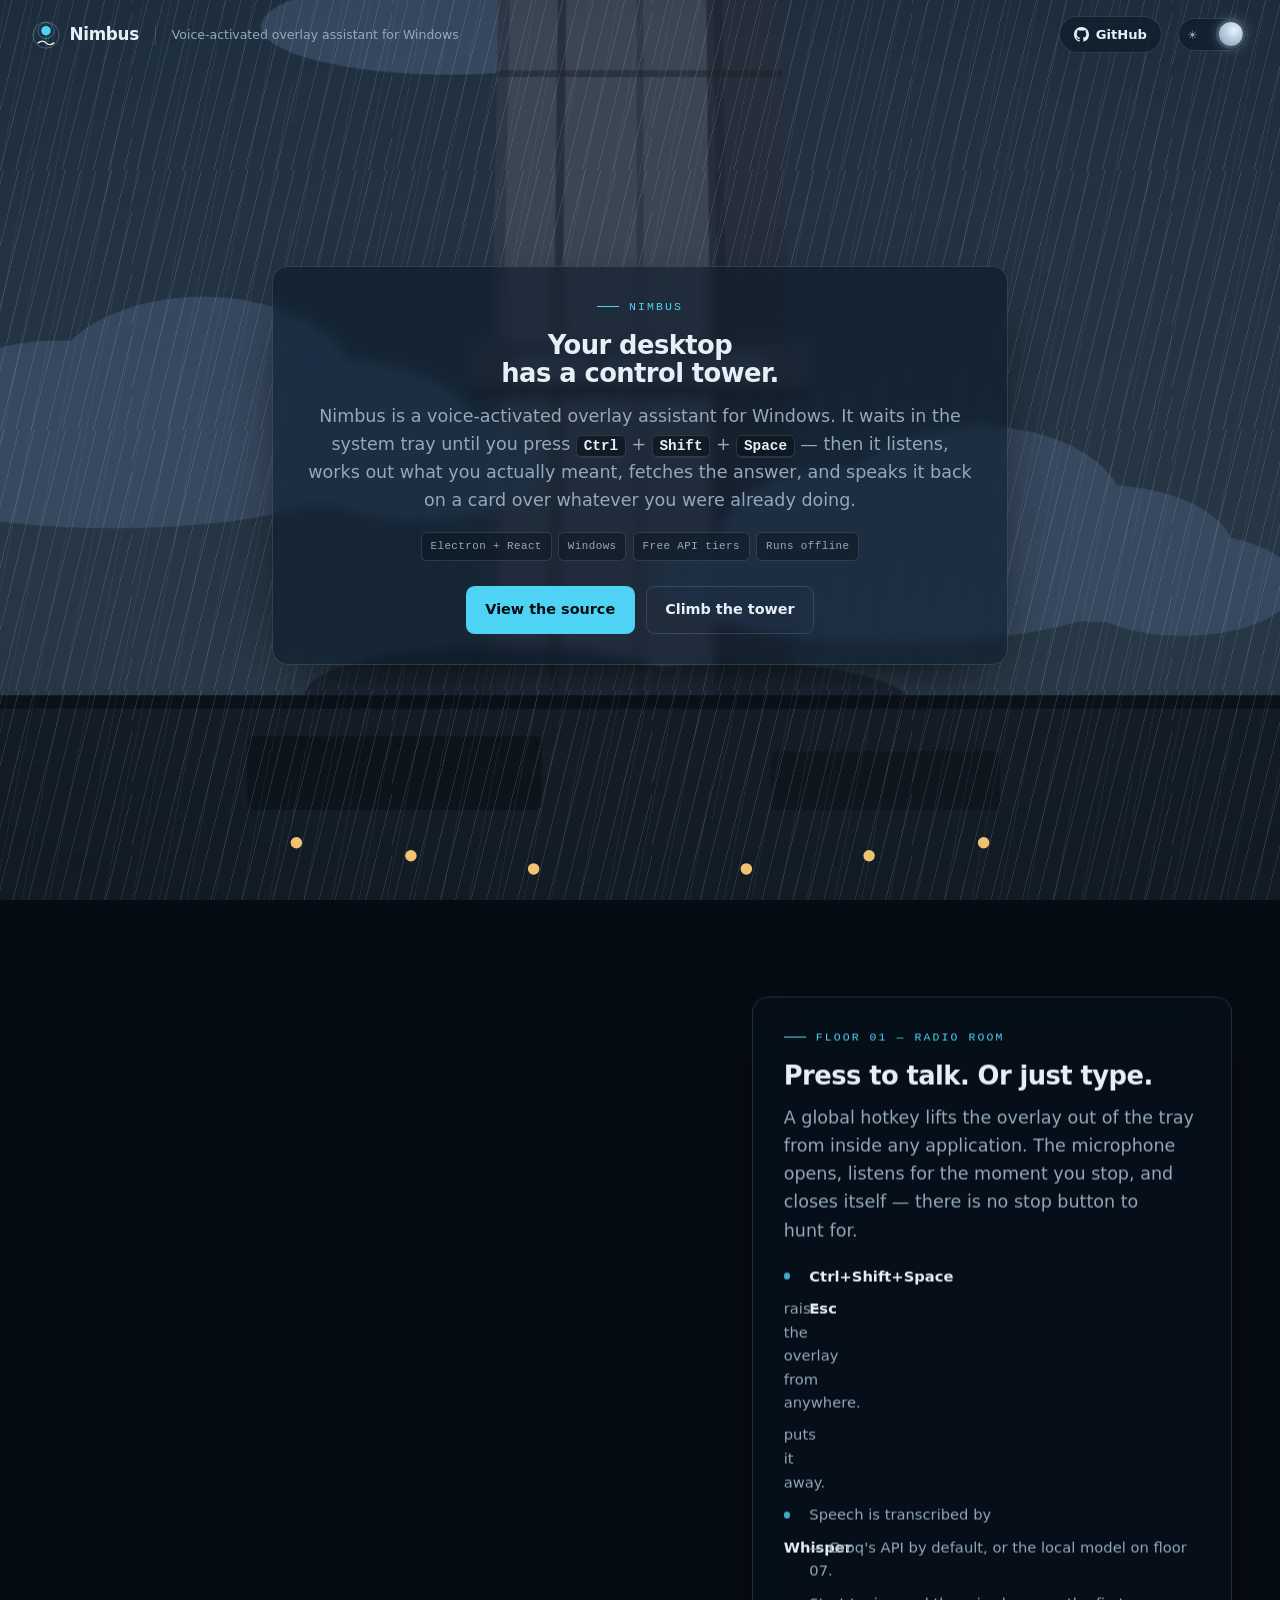
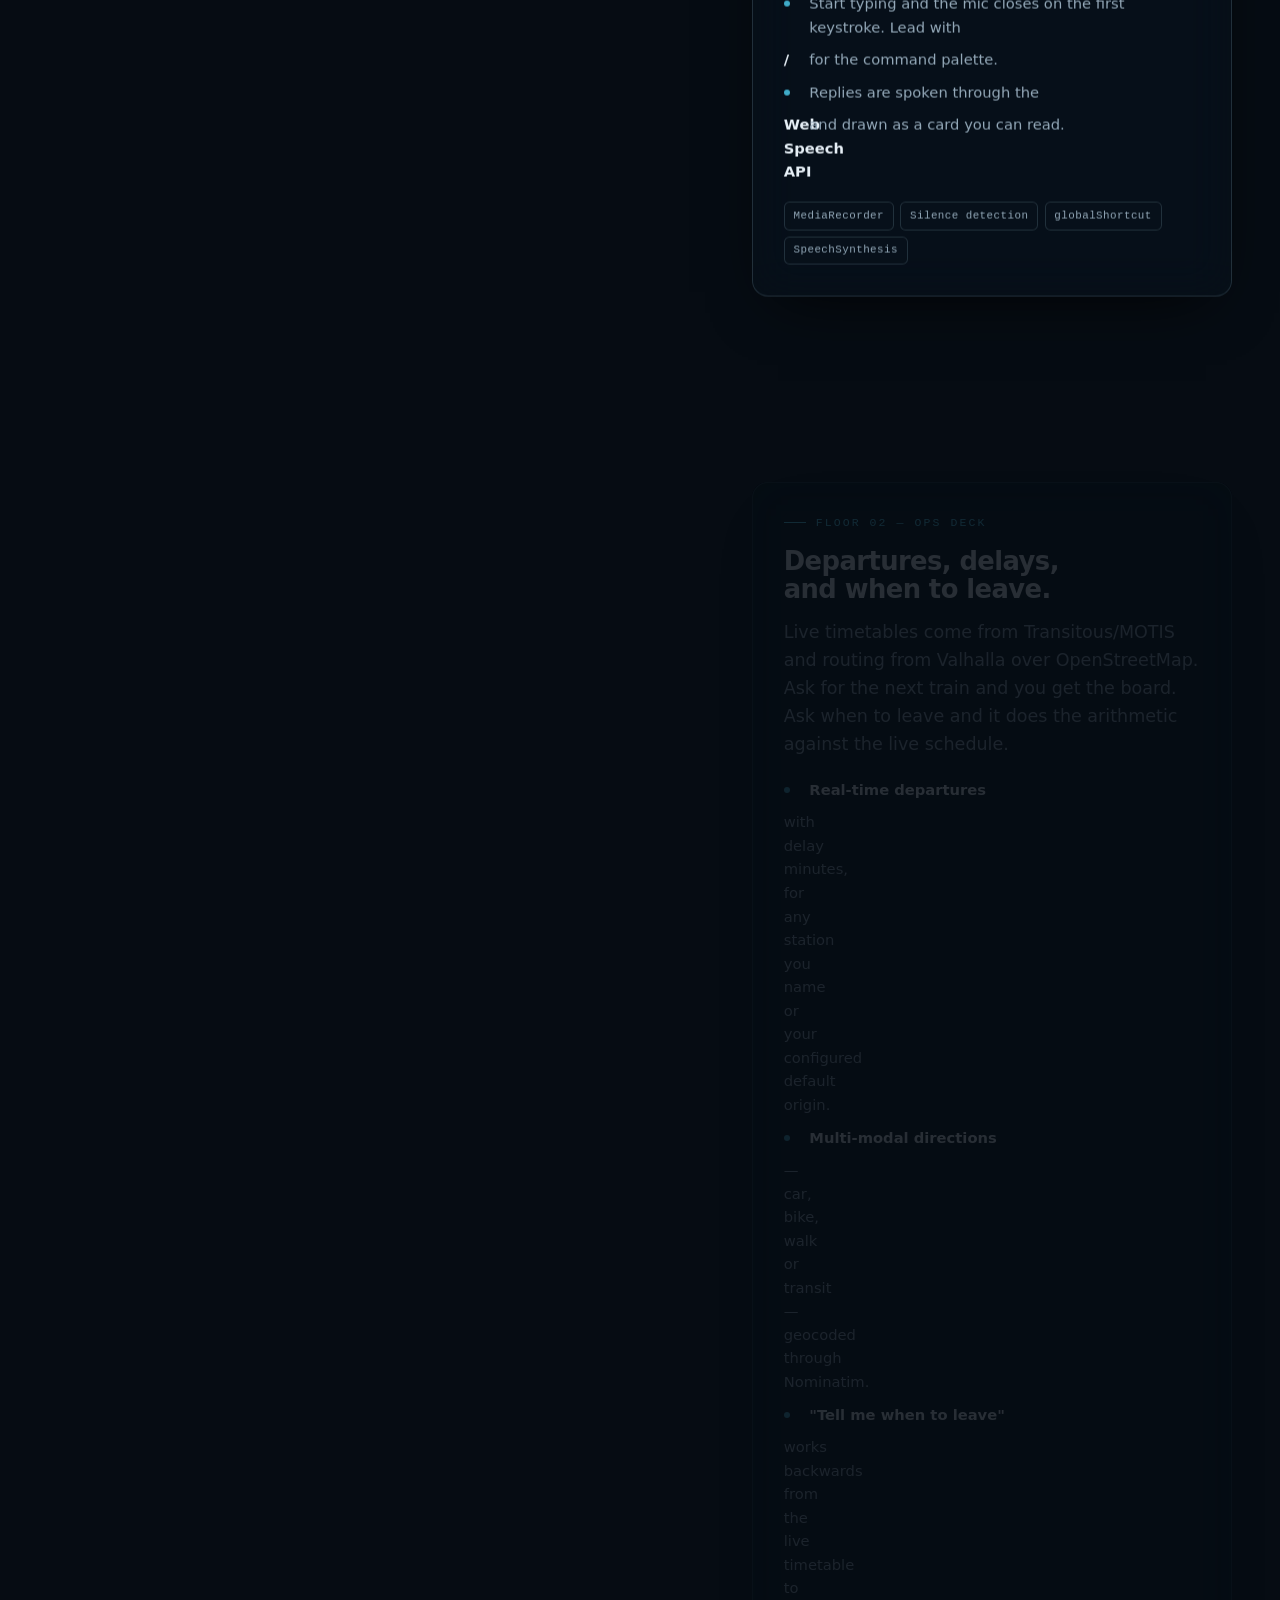
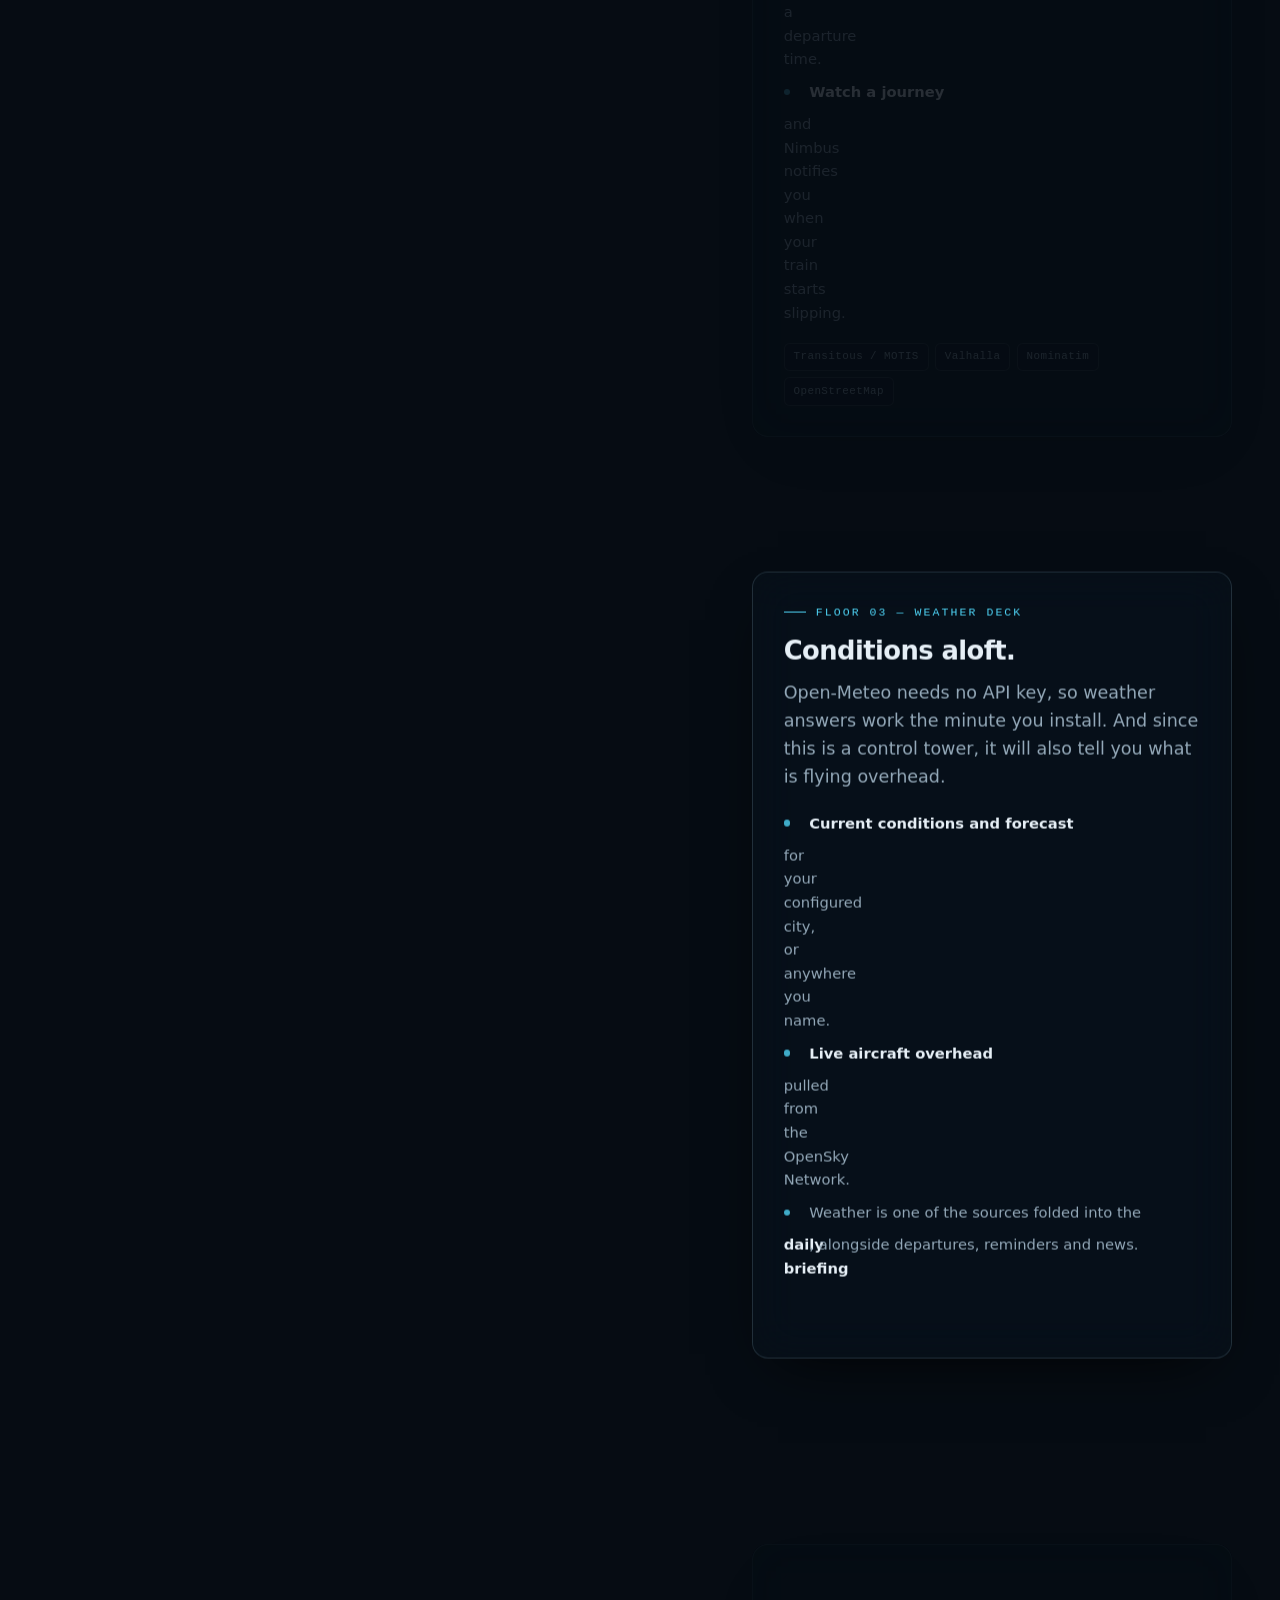
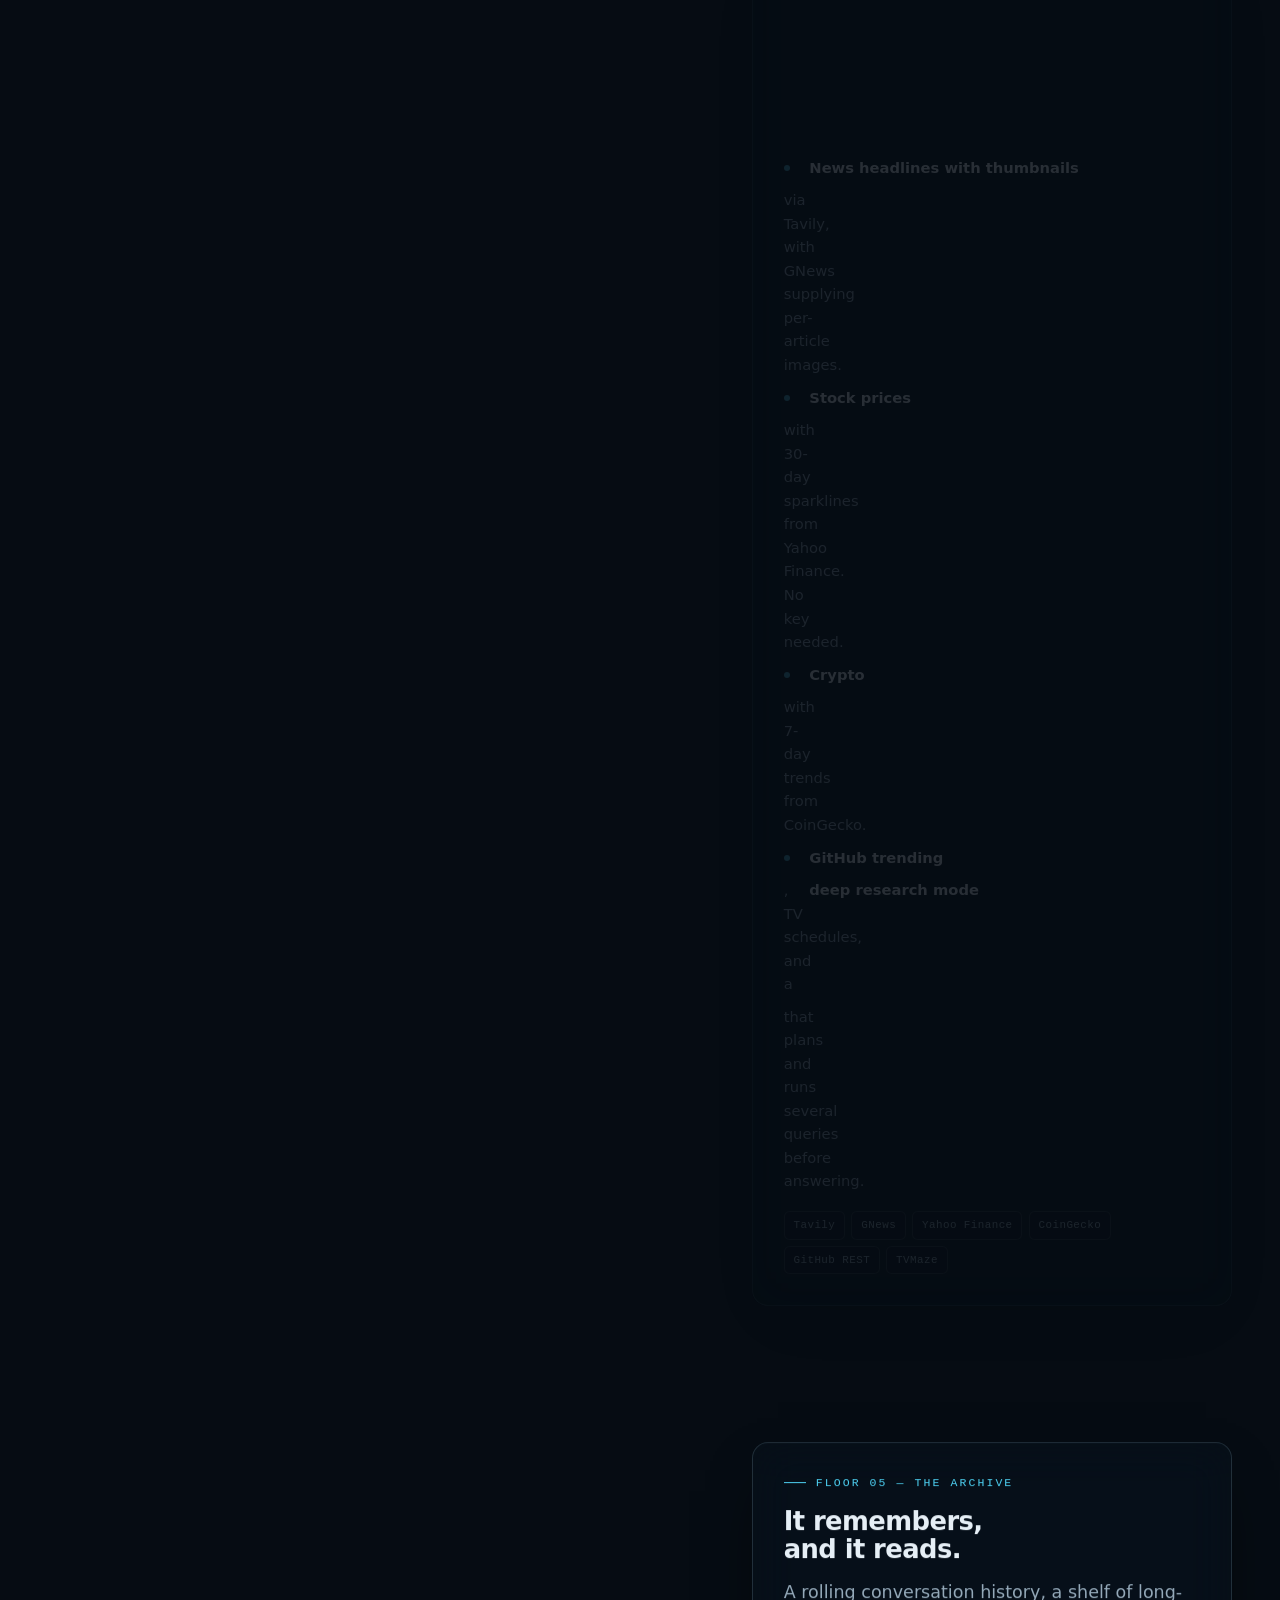
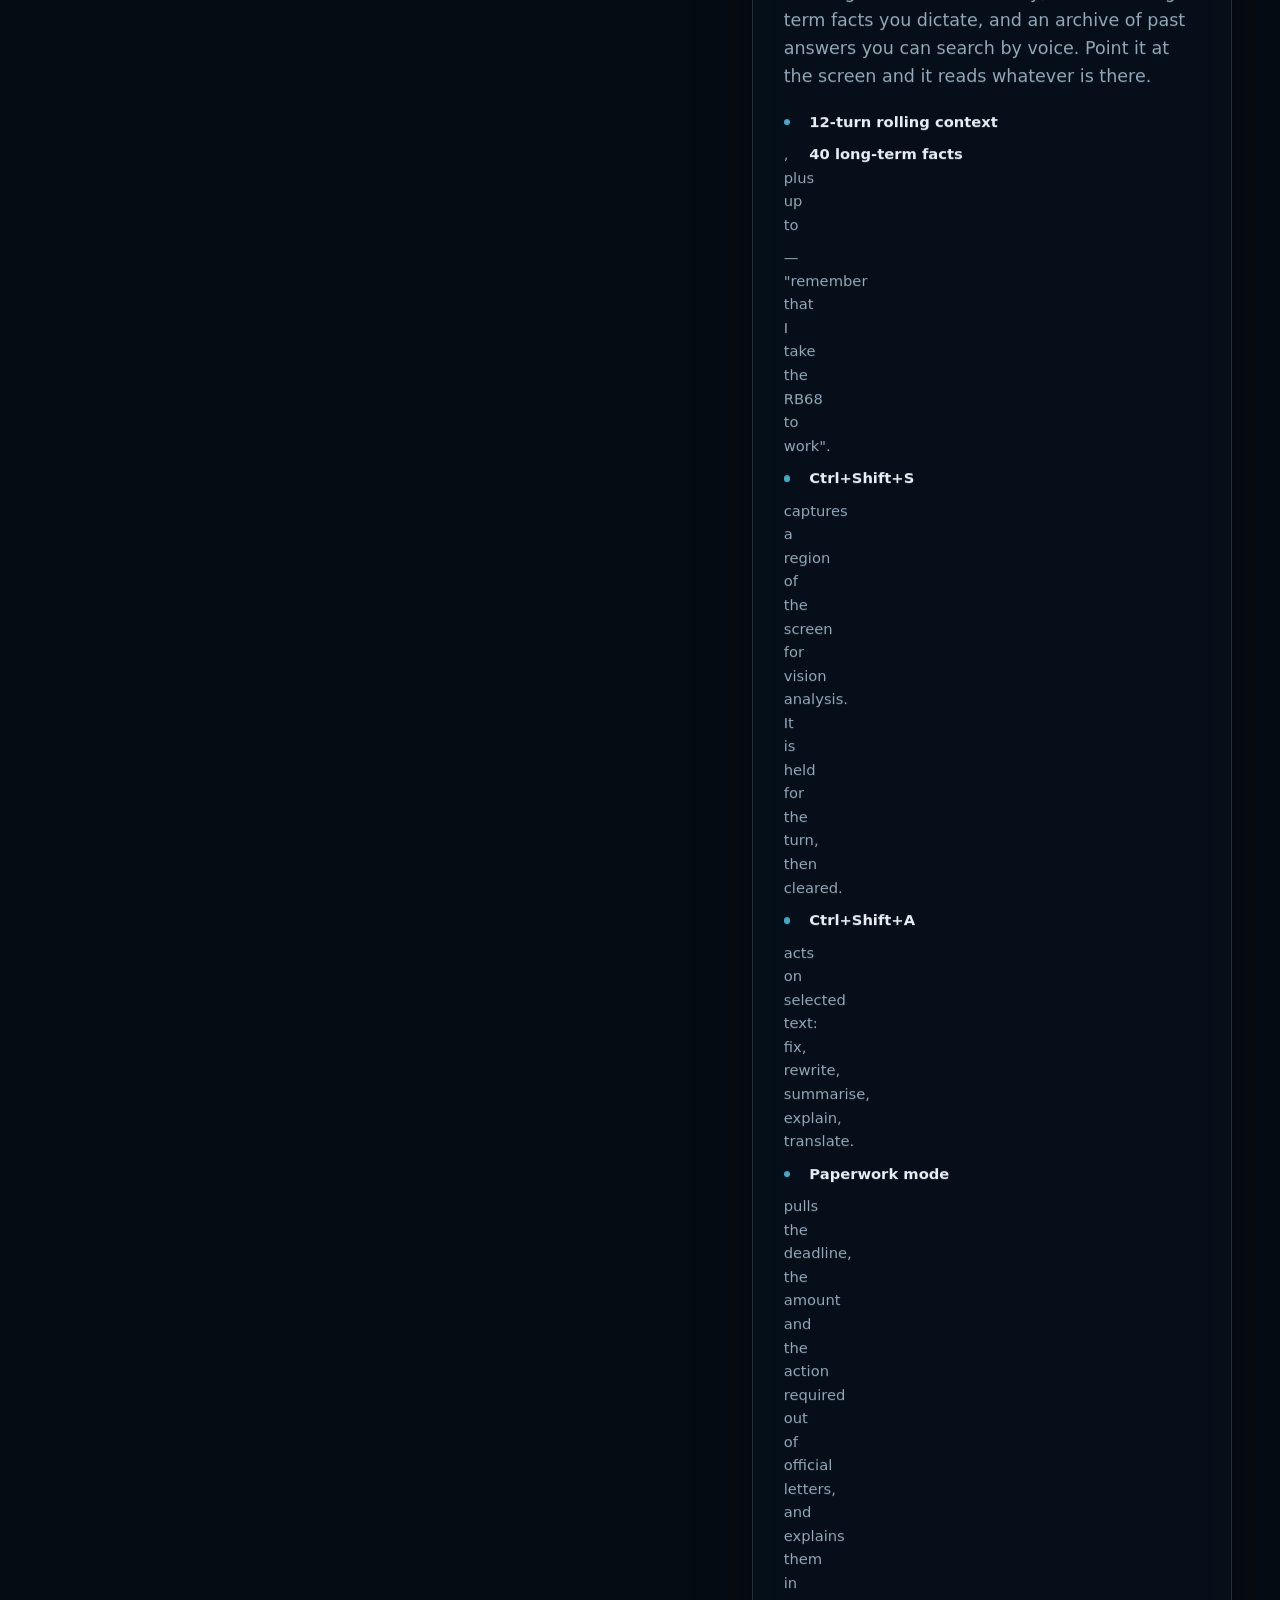
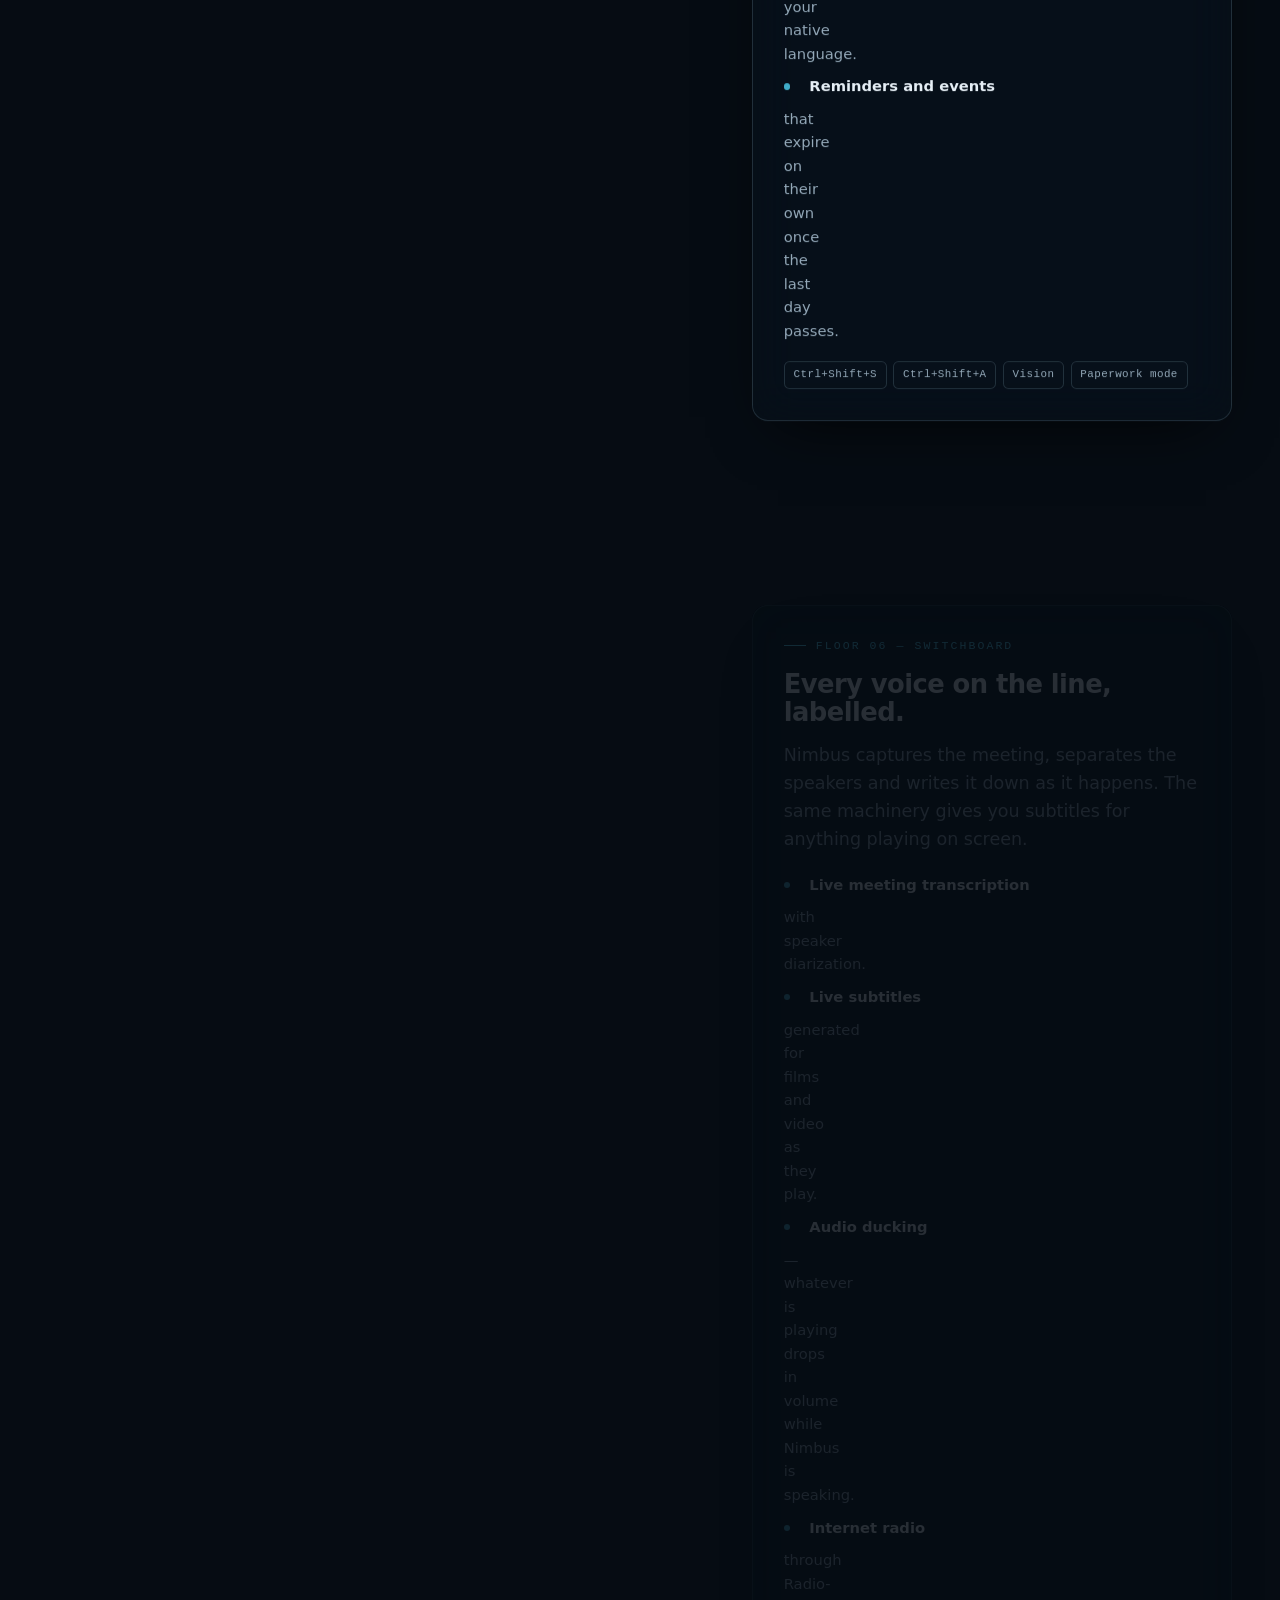
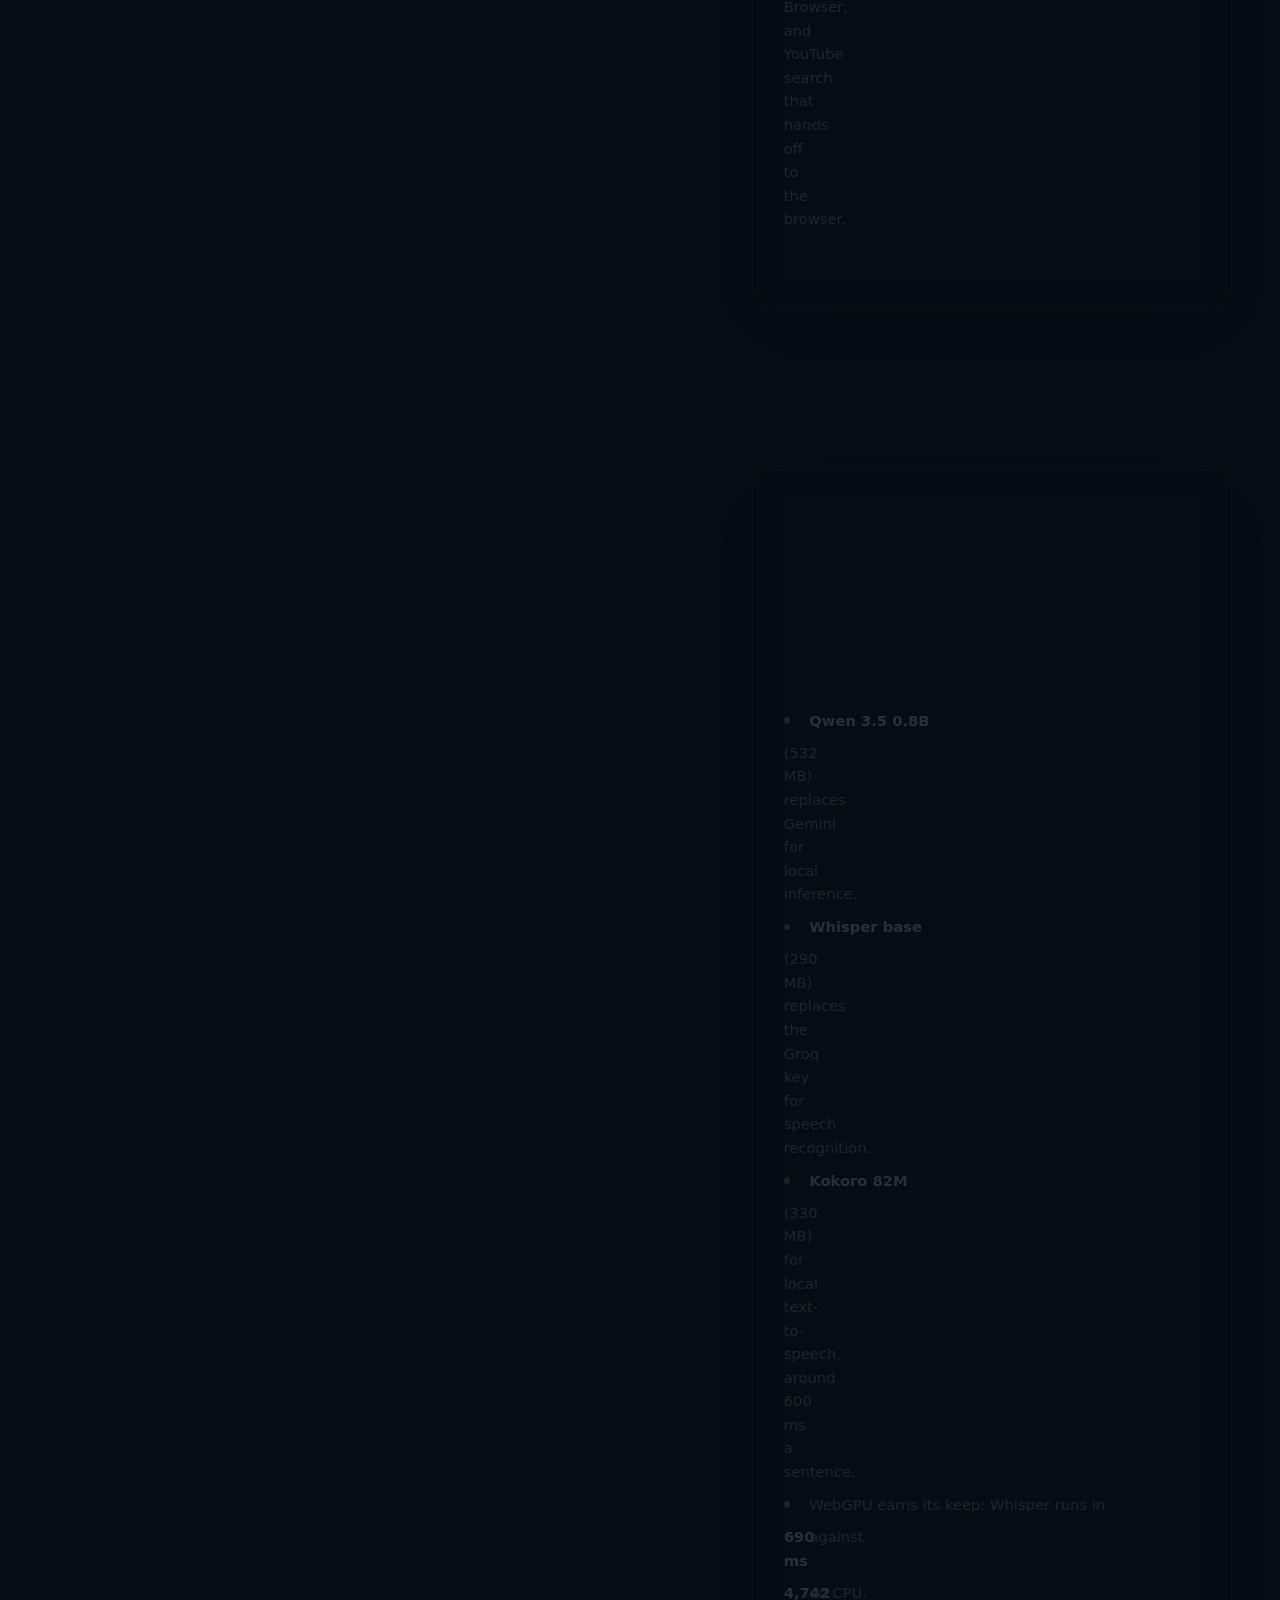
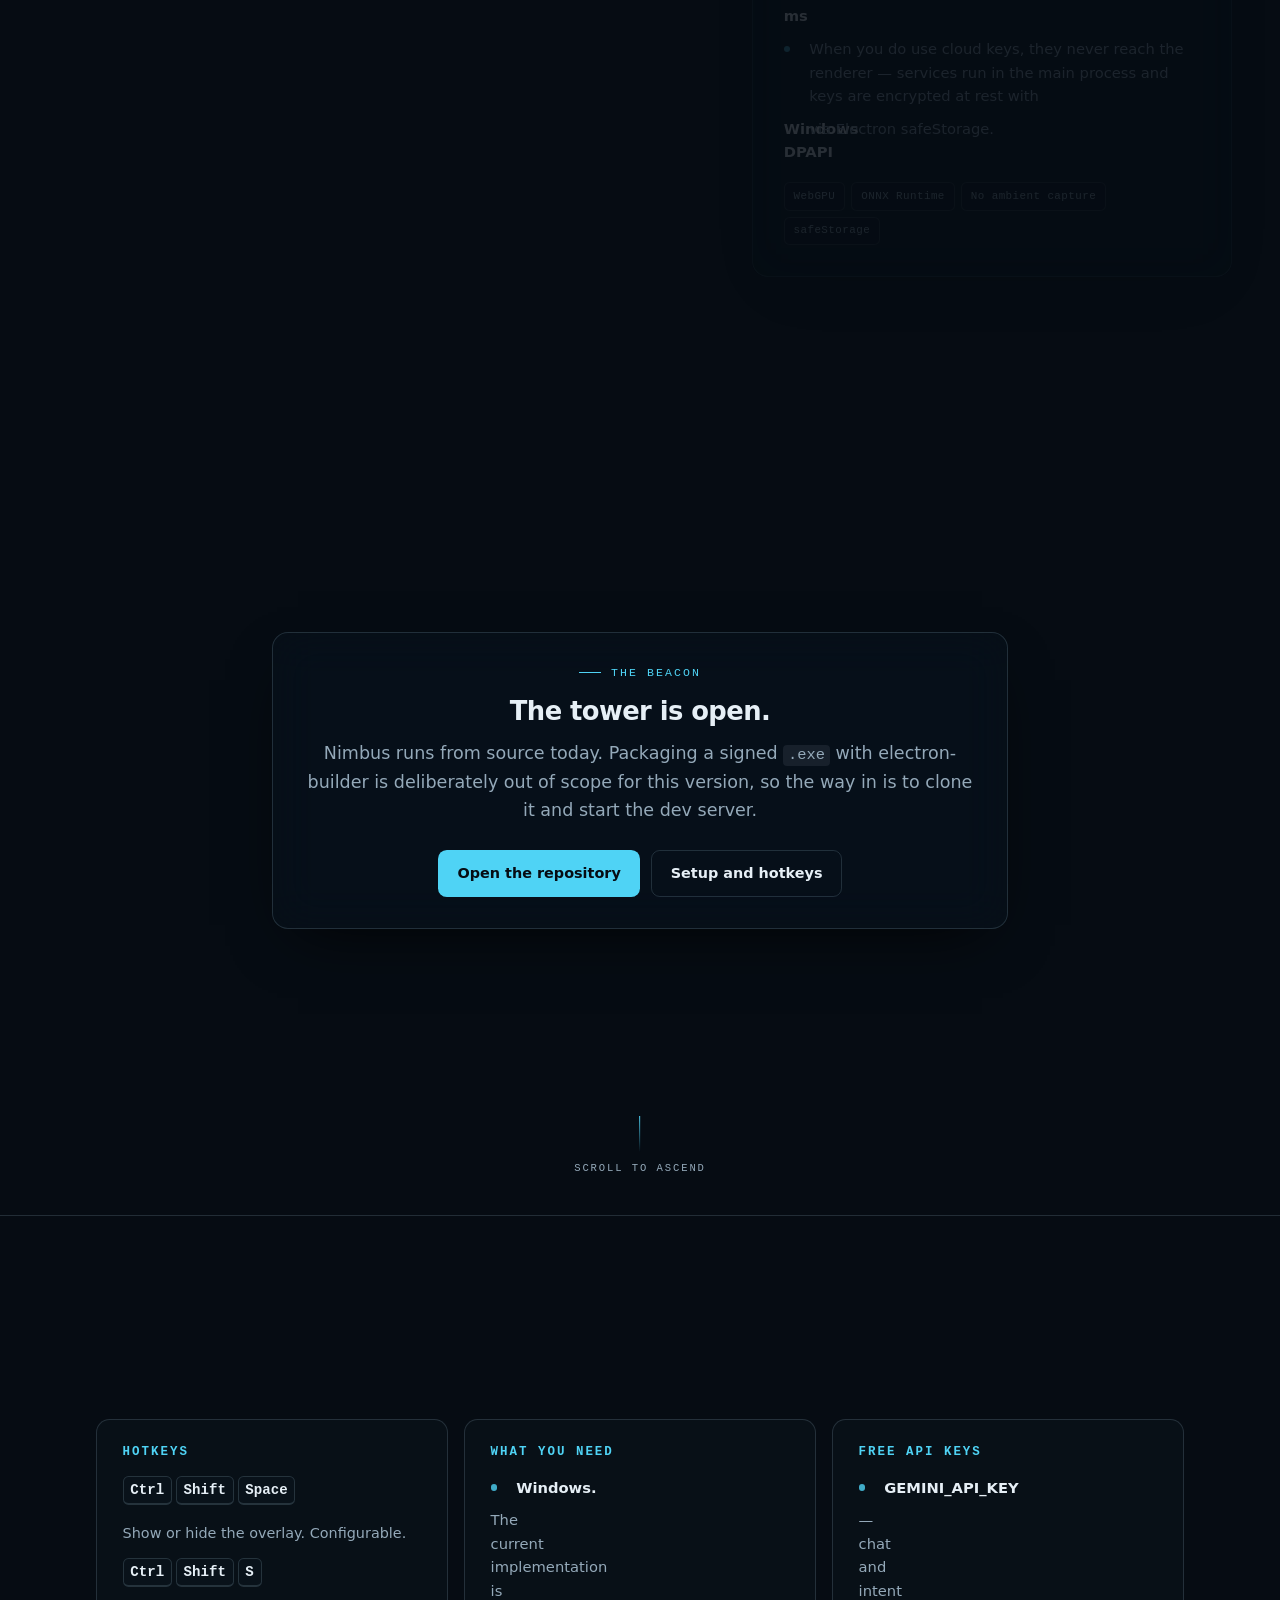
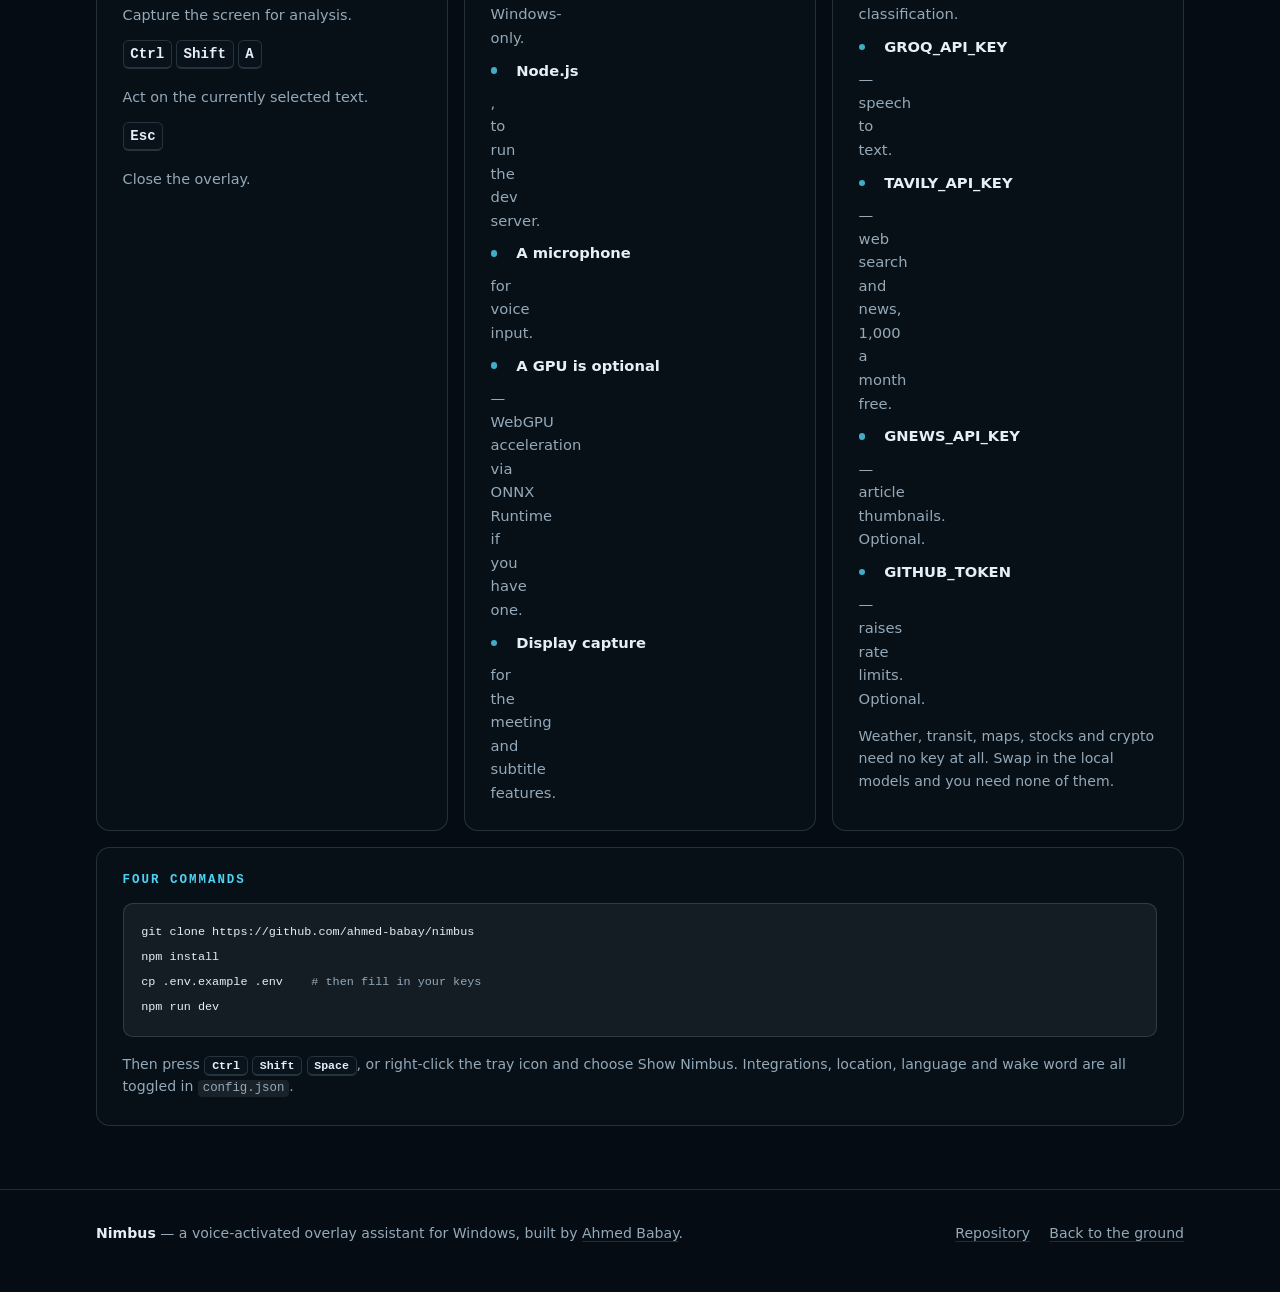
==== _shot.html @ 12f3d55f "Fix sticky clipping and derive camera from measured beats" ====
<!doctype html>
<html lang="en" data-sky="day">
<head>
<meta charset="utf-8">
<meta name="viewport" content="width=device-width, initial-scale=1, viewport-fit=cover">
<title>Nimbus — a control tower for your desktop</title>
<meta name="description" content="Nimbus is a voice-activated overlay assistant for Windows. Press Ctrl+Shift+Space and it listens, works out what you meant, and answers over whatever you were doing.">
<meta name="color-scheme" content="light dark">
<meta name="theme-color" content="#0b1622">

<meta property="og:type" content="website">
<meta property="og:title" content="Nimbus — a control tower for your desktop">
<meta property="og:description" content="A voice-activated overlay assistant for Windows. Weather, transit, news, meeting transcription and local models, one hotkey away.">

<link rel="icon" href="assets/favicon.svg" type="image/svg+xml">
<link rel="stylesheet" href="assets/css/core.css">
<link rel="stylesheet" href="assets/css/scene.css">
<link rel="stylesheet" href="assets/css/rooms.css">

<script>
  /* Set before first paint: arms the reveal states and picks a sky.
     Stored choice wins, else the OS preference, else the clock. */
  (function () {
    var d = document.documentElement;
    d.classList.add('js');
    var saved = null;
    if (/[?&]sky=night/.test(location.search)) saved = 'night';
    else if (/[?&]sky=day/.test(location.search)) saved = 'day';
    if (!saved) { try { saved = localStorage.getItem('nimbus-sky'); } catch (e) {} }
    if (saved !== 'day' && saved !== 'night') {
      var h = new Date().getHours();
      var dark = window.matchMedia && window.matchMedia('(prefers-color-scheme: dark)').matches;
      saved = (dark || h < 7 || h >= 19) ? 'night' : 'day';
    }
    d.setAttribute('data-sky', saved);
  })();
</script>
</head>
<body id="top">

<a class="skip" href="#main">Skip to content</a>

<header class="topbar">
  <a class="brand" href="#top">
    <svg class="brand__mark" viewBox="0 0 32 32" aria-hidden="true">
      <circle cx="16" cy="16" r="15" fill="none" stroke="currentColor" stroke-opacity=".28"/>
      <path d="M16 4 L16 28" stroke="currentColor" stroke-opacity=".28"/>
      <circle cx="16" cy="11" r="5.4" fill="var(--accent)"/>
      <circle cx="16" cy="11" r="9.2" fill="none" stroke="var(--accent)" stroke-opacity=".45"/>
      <path d="M7 25 Q12 21 16 25 T25 25" fill="none" stroke="currentColor" stroke-width="1.6" stroke-linecap="round"/>
    </svg>
    Nimbus
  </a>
  <p class="brand__tag">Voice-activated overlay assistant for Windows</p>

  <div class="topbar__spacer"></div>

  <a class="ghlink" href="https://github.com/ahmed-babay/nimbus" target="_blank" rel="noopener">
    <svg width="15" height="15" viewBox="0 0 16 16" fill="currentColor" aria-hidden="true">
      <path d="M8 0C3.58 0 0 3.58 0 8c0 3.54 2.29 6.53 5.47 7.59.4.07.55-.17.55-.38 0-.19-.01-.82-.01-1.49-2.01.37-2.53-.49-2.69-.94-.09-.23-.48-.94-.82-1.13-.28-.15-.68-.52-.01-.53.63-.01 1.08.58 1.23.82.72 1.21 1.87.87 2.33.66.07-.52.28-.87.51-1.07-1.78-.2-3.64-.89-3.64-3.95 0-.87.31-1.59.82-2.15-.08-.2-.36-1.02.08-2.12 0 0 .67-.21 2.2.82a7.4 7.4 0 0 1 2-.27c.68 0 1.36.09 2 .27 1.53-1.04 2.2-.82 2.2-.82.44 1.1.16 1.92.08 2.12.51.56.82 1.27.82 2.15 0 3.07-1.87 3.75-3.65 3.95.29.25.54.73.54 1.48 0 1.07-.01 1.93-.01 2.2 0 .21.15.46.55.38A8.01 8.01 0 0 0 16 8c0-4.42-3.58-8-8-8Z"/>
    </svg>
    <span>GitHub</span>
  </a>

  <button class="skytoggle" id="skyToggle" type="button" aria-pressed="false">
    <span class="vh">Switch between clear sky and storm</span>
    <span class="skytoggle__icons" aria-hidden="true"><span>☀</span><span>☾</span></span>
    <span class="skytoggle__knob" aria-hidden="true"></span>
  </button>
</header>

<nav class="rail" id="rail" aria-label="Tower floors">
  <ol>
    <li><a href="#beat-radio"><span class="rail__no">01</span><span class="rail__name">Radio room</span></a></li>
    <li><a href="#beat-ops"><span class="rail__no">02</span><span class="rail__name">Ops deck</span></a></li>
    <li><a href="#beat-weather"><span class="rail__no">03</span><span class="rail__name">Weather deck</span></a></li>
    <li><a href="#beat-wire"><span class="rail__no">04</span><span class="rail__name">Wire room</span></a></li>
    <li><a href="#beat-archive"><span class="rail__no">05</span><span class="rail__name">Archive</span></a></li>
    <li><a href="#beat-switchboard"><span class="rail__no">06</span><span class="rail__name">Switchboard</span></a></li>
    <li><a href="#beat-signal"><span class="rail__no">07</span><span class="rail__name">Signal room</span></a></li>
  </ol>
</nav>

<div class="altimeter" id="altimeter" aria-hidden="true">
  <div class="altimeter__read">
    <div class="altimeter__label">ALT</div>
    <div><span class="altimeter__val" id="altVal">000</span> m</div>
  </div>
  <div class="altimeter__tube"><i id="altBar"></i></div>
</div>

<main id="main">
<div class="ascent" id="ascent">

  <!-- ============================================================
       THE PINNED STAGE
       ============================================================ -->
  <div class="ascent__stage" id="stage">

    <!-- The camera. Scroll interpolates this viewBox; that is the
         entire camera move. No video, no frame sequence. -->
    <svg id="camera" viewBox="-246 5250 1692 1100" preserveAspectRatio="xMidYMid slice" aria-hidden="true">
      <defs>
        <linearGradient id="skyGrad" gradientUnits="userSpaceOnUse" x1="0" y1="0" x2="0" y2="6400">
          <stop offset="0"   class="s0"/>
          <stop offset=".34" class="s1"/>
          <stop offset=".72" class="s2"/>
          <stop offset="1"   class="s3"/>
        </linearGradient>

        <radialGradient id="halo">
          <stop offset="0"   class="g-core"/>
          <stop offset=".22" class="g-mid" stop-opacity=".75"/>
          <stop offset="1"   class="g-out"/>
        </radialGradient>

        <symbol id="clA" viewBox="0 0 400 140">
          <ellipse cx="150" cy="100" rx="140" ry="36"/>
          <ellipse cx="118" cy="76"  rx="72"  ry="42"/>
          <ellipse cx="198" cy="60"  rx="84"  ry="50"/>
          <ellipse cx="268" cy="84"  rx="78"  ry="40"/>
          <ellipse cx="316" cy="102" rx="66"  ry="30"/>
        </symbol>

        <symbol id="clB" viewBox="0 0 400 90">
          <ellipse cx="200" cy="60" rx="196" ry="18"/>
          <ellipse cx="140" cy="44" rx="96"  ry="24"/>
          <ellipse cx="256" cy="48" rx="84"  ry="20"/>
        </symbol>

        <symbol id="clS" viewBox="0 0 460 200">
          <ellipse cx="230" cy="150" rx="224" ry="46"/>
          <ellipse cx="150" cy="108" rx="110" ry="58"/>
          <ellipse cx="272" cy="86"  rx="126" ry="66"/>
          <ellipse cx="352" cy="120" rx="98"  ry="48"/>
          <rect x="60" y="146" width="340" height="50" rx="24"/>
        </symbol>
      </defs>

      <!-- sky: one gradient across the whole 6400-unit world, so the
           colour genuinely changes with altitude as the camera climbs -->
      <rect x="-900" y="-500" width="3000" height="7400" fill="url(#skyGrad)"/>

      <!-- ---------------- clouds behind the tower ---------------- -->
      <g class="band" data-par=".62">
        <g class="drift drift--slow">
          <use href="#clB" class="cloud-b" x="-120" y="760"  width="700" height="158"/>
          <use href="#clB" class="cloud-b" x="700"  y="980"  width="620" height="140"/>
          <use href="#clA" class="cloud-a" x="220"  y="1180" width="520" height="182"/>
        </g>
      </g>

      <g class="band" data-par=".48">
        <g class="drift">
          <use href="#clA" class="cloud-a" x="-200" y="2160" width="640" height="224"/>
          <use href="#clS" class="storm"   x="520"  y="1980" width="760" height="330"/>
          <use href="#clB" class="cloud-b" x="180"  y="2560" width="820" height="185"/>
        </g>
      </g>

      <g class="band" data-par=".34">
        <g class="drift drift--fast">
          <use href="#clS" class="storm"   x="-260" y="3320" width="880" height="383"/>
          <use href="#clA" class="cloud-a" x="640"  y="3520" width="700" height="245"/>
          <use href="#clB" class="cloud-b" x="60"   y="3860" width="900" height="203"/>
        </g>
      </g>

      <g class="band" data-par=".18">
        <g class="drift drift--slow">
          <use href="#clA" class="cloud-a" x="-320" y="4620" width="780" height="273"/>
          <use href="#clS" class="storm"   x="440"  y="4520" width="940" height="409"/>
          <use href="#clA" class="cloud-a" x="120"  y="5000" width="660" height="231"/>
        </g>
      </g>

      <!-- ---------------- the tower ---------------- -->
      <g id="tower">
        <!-- shaft -->
        <path class="t-face" d="M410 6100 L522 560 L678 560 L790 6100 Z"/>
        <path class="t-side" d="M690 6100 L632 560 L678 560 L790 6100 Z"/>
        <path class="t-band" d="M410 6100 L522 560 L534 560 L424 6100 Z"/>

        <!-- ribs -->
        <path class="t-rib" d="M490 6100 L553 560 L563 560 L500 6100 Z" opacity=".55"/>
        <path class="t-rib" d="M700 6100 L637 560 L647 560 L710 6100 Z" opacity=".4"/>
        <path class="t-rib" d="M596 6100 L597 560 L603 560 L604 6100 Z" opacity=".3"/>

        <!-- service bands between floors -->
        <rect class="t-rib" x="425" y="5336" width="349" height="8" opacity=".5"/>
        <rect class="t-rib" x="440" y="4616" width="320" height="8" opacity=".5"/>
        <rect class="t-rib" x="454" y="3896" width="291" height="8" opacity=".5"/>
        <rect class="t-rib" x="469" y="3176" width="262" height="8" opacity=".5"/>
        <rect class="t-rib" x="484" y="2456" width="233" height="8" opacity=".5"/>
        <rect class="t-rib" x="498" y="1736" width="204" height="8" opacity=".5"/>
        <rect class="t-rib" x="513" y="1016" width="175" height="8" opacity=".5"/>

        <!-- floor 01 - radio room -->
        <g>
          <rect class="t-band" x="396" y="5668" width="408" height="64" rx="5"/>
          <rect class="t-edge" x="396" y="5726" width="408" height="7" opacity=".8"/>
          <rect class="win" data-win="radio" x="442" y="5685" width="96" height="30" rx="3"/>
          <rect class="win" data-win="radio" x="552" y="5685" width="96" height="30" rx="3"/>
          <rect class="win" data-win="radio" x="662" y="5685" width="96" height="30" rx="3"/>
        </g>

        <!-- floor 02 - ops deck -->
        <g>
          <rect class="t-band" x="411" y="4948" width="378" height="64" rx="5"/>
          <rect class="t-edge" x="411" y="5006" width="378" height="7" opacity=".8"/>
          <rect class="win" data-win="ops" x="457" y="4965" width="86" height="30" rx="3"/>
          <rect class="win" data-win="ops" x="557" y="4965" width="86" height="30" rx="3"/>
          <rect class="win" data-win="ops" x="657" y="4965" width="86" height="30" rx="3"/>
        </g>

        <!-- floor 03 - weather deck -->
        <g>
          <rect class="t-band" x="425" y="4228" width="350" height="64" rx="5"/>
          <rect class="t-edge" x="425" y="4286" width="350" height="7" opacity=".8"/>
          <rect class="win" data-win="weather" x="471" y="4245" width="77" height="30" rx="3"/>
          <rect class="win" data-win="weather" x="562" y="4245" width="77" height="30" rx="3"/>
          <rect class="win" data-win="weather" x="652" y="4245" width="77" height="30" rx="3"/>
          <!-- weather mast -->
          <path class="t-edge" d="M775 4258 L830 4258 M828 4232 L828 4284" stroke="currentColor" stroke-width="4" fill="none" opacity=".7"/>
        </g>

        <!-- floor 04 - wire room -->
        <g>
          <rect class="t-band" x="440" y="3508" width="320" height="64" rx="5"/>
          <rect class="t-edge" x="440" y="3566" width="320" height="7" opacity=".8"/>
          <rect class="win" data-win="wire" x="486" y="3525" width="67" height="30" rx="3"/>
          <rect class="win" data-win="wire" x="567" y="3525" width="67" height="30" rx="3"/>
          <rect class="win" data-win="wire" x="647" y="3525" width="67" height="30" rx="3"/>
        </g>

        <!-- floor 05 - archive -->
        <g>
          <rect class="t-band" x="454" y="2788" width="292" height="64" rx="5"/>
          <rect class="t-edge" x="454" y="2846" width="292" height="7" opacity=".8"/>
          <rect class="win" data-win="archive" x="500" y="2805" width="57" height="30" rx="3"/>
          <rect class="win" data-win="archive" x="571" y="2805" width="57" height="30" rx="3"/>
          <rect class="win" data-win="archive" x="643" y="2805" width="57" height="30" rx="3"/>
        </g>

        <!-- floor 06 - switchboard -->
        <g>
          <rect class="t-band" x="469" y="2068" width="262" height="64" rx="5"/>
          <rect class="t-edge" x="469" y="2126" width="262" height="7" opacity=".8"/>
          <rect class="win" data-win="switchboard" x="515" y="2085" width="47" height="30" rx="3"/>
          <rect class="win" data-win="switchboard" x="576" y="2085" width="47" height="30" rx="3"/>
          <rect class="win" data-win="switchboard" x="638" y="2085" width="47" height="30" rx="3"/>
        </g>

        <!-- floor 07 - signal room -->
        <g>
          <rect class="t-band" x="483" y="1348" width="234" height="64" rx="5"/>
          <rect class="t-edge" x="483" y="1406" width="234" height="7" opacity=".8"/>
          <rect class="win" data-win="signal" x="529" y="1365" width="38" height="30" rx="3"/>
          <rect class="win" data-win="signal" x="581" y="1365" width="38" height="30" rx="3"/>
          <rect class="win" data-win="signal" x="633" y="1365" width="38" height="30" rx="3"/>
          <!-- dish -->
          <path class="t-edge" d="M717 1372 q34 -18 34 12 q0 30 -34 12 Z" opacity=".85"/>
        </g>

        <!-- ---------------- crown ---------------- -->
        <rect class="t-edge" x="510" y="556" width="180" height="18" rx="5"/>
        <path class="t-face" d="M522 566 L438 428 L762 428 L678 566 Z"/>
        <path class="glass"  d="M534 552 L460 442 L740 442 L666 552 Z"/>
        <path class="glass-2" d="M534 552 L460 442 L520 442 L560 552 Z" opacity=".55"/>
        <path class="t-edge" d="M600 442 L600 552 M520 442 L544 552 M680 442 L656 552"
              stroke="currentColor" stroke-width="4" fill="none" opacity=".55"/>

        <rect class="t-band" x="422" y="404" width="356" height="26" rx="8"/>
        <rect class="t-edge" x="416" y="396" width="368" height="10" rx="5"/>

        <!-- roof railing -->
        <path class="t-edge" d="M432 396 L432 376 M478 396 L478 376 M524 396 L524 376
                                M570 396 L570 376 M616 396 L616 376 M662 396 L662 376
                                M708 396 L708 376 M754 396 L754 376 M426 378 L758 378"
              stroke="currentColor" stroke-width="3.4" fill="none" opacity=".8"/>

        <!-- mast and aerials -->
        <rect class="t-edge" x="594" y="292" width="12" height="112" rx="3"/>
        <path class="t-edge" d="M560 348 L640 348 M572 322 L628 322"
              stroke="currentColor" stroke-width="3.4" fill="none" opacity=".85"/>
        <path class="t-edge" d="M600 292 L560 236 M600 292 L648 244"
              stroke="currentColor" stroke-width="2.6" fill="none" opacity=".5"/>

        <!-- ---------------- the beacon ---------------- -->
        <g transform="translate(600 276)">
          <path class="sweep"          d="M0 0 L620 -132 L620 132 Z"/>
          <path class="sweep sweep--b" d="M0 0 L620 -132 L620 132 Z"/>
          <circle class="beacon-halo" r="150" fill="url(#halo)"/>
          <circle class="beacon-pulse beacon-halo" r="62" fill="url(#halo)"/>
          <circle class="beacon-core" r="24"/>
          <circle class="beacon-core" r="34" opacity=".35"/>
        </g>
      </g>

      <!-- ---------------- clouds in front of the tower ---------------- -->
      <g class="band" data-par="-.22">
        <g class="drift drift--fast">
          <use href="#clA" class="cloud-a" x="-380" y="5560" width="900" height="315"/>
          <use href="#clA" class="cloud-a" x="600"  y="5720" width="840" height="294"/>
          <use href="#clB" class="cloud-b" x="80"   y="5960" width="1000" height="225"/>
        </g>
      </g>

      <!-- ---------------- the ground ---------------- -->
      <g>
        <rect class="ground" x="-900" y="6100" width="3000" height="700"/>
        <rect class="ground-2" x="-900" y="6100" width="3000" height="16"/>
        <rect class="ground-2" x="120" y="6150" width="360" height="90" rx="8" opacity=".7"/>
        <rect class="ground-2" x="760" y="6168" width="280" height="72" rx="8" opacity=".55"/>
        <g>
          <circle class="apron-light" cx="180" cy="6280" r="7"/>
          <circle class="apron-light" cx="320" cy="6296" r="7"/>
          <circle class="apron-light" cx="470" cy="6312" r="7"/>
          <circle class="apron-light" cx="730" cy="6312" r="7"/>
          <circle class="apron-light" cx="880" cy="6296" r="7"/>
          <circle class="apron-light" cx="1020" cy="6280" r="7"/>
        </g>
      </g>
    </svg>

    <div class="rain" aria-hidden="true"></div>
    <div class="flash" aria-hidden="true"></div>
    <div class="stage__vignette" aria-hidden="true"></div>

    <!-- ============================================================
         THE CUTAWAY: a window into the current floor
         ============================================================ -->
    <div class="cutaway" id="cutaway" aria-hidden="true">
      <div class="cutaway__body">
        <div class="dioramas" id="dioramas">

          <!-- ---------- 01 RADIO ROOM ---------- -->
          <figure class="diorama" data-floor="radio">
            <div class="diorama__world">

              <div class="layer layer--far" style="--zn:-320">
                <svg viewBox="0 0 800 500" preserveAspectRatio="xMidYMid slice">
                  <rect class="r-wall" x="0" y="0" width="800" height="500"/>
                  <rect class="r-wall2" x="0" y="352" width="800" height="148"/>
                  <!-- window on the sky -->
                  <rect class="r-metal2" x="486" y="52" width="286" height="222" rx="6"/>
                  <rect class="r-sky-1" x="496" y="62" width="266" height="202" rx="3"/>
                  <ellipse class="r-cloud" cx="576" cy="150" rx="66" ry="24"/>
                  <ellipse class="r-cloud" cx="672" cy="196" rx="80" ry="26"/>
                  <path class="r-metal2" d="M626 62 L634 62 L634 264 L626 264 Z"/>
                  <!-- acoustic panelling -->
                  <g class="st-line" stroke-width="2" opacity=".3">
                    <path d="M40 60 L40 330 M96 60 L96 330 M152 60 L152 330 M208 60 L208 330
                             M264 60 L264 330 M320 60 L320 330 M376 60 L376 330 M432 60 L432 330"/>
                  </g>
                  <rect class="r-shadow" x="0" y="330" width="800" height="26"/>
                </svg>
              </div>

              <div class="layer" style="--zn:-150">
                <svg viewBox="0 0 800 500" preserveAspectRatio="xMidYMid slice">
                  <!-- wall clock -->
                  <circle class="r-metal2" cx="120" cy="122" r="46"/>
                  <circle class="r-paper" cx="120" cy="122" r="38"/>
                  <path class="st-dark" stroke-width="4" stroke-linecap="round" d="M120 122 L120 96 M120 122 L140 132"/>
                  <!-- VU meter -->
                  <rect class="r-dark" x="228" y="88" width="150" height="96" rx="8"/>
                  <rect class="r-paper" x="238" y="98" width="130" height="66" rx="4"/>
                  <path class="st-line" stroke-width="2" fill="none" d="M254 152 A 52 52 0 0 1 352 152"/>
                  <g transform="translate(303 158)">
                    <path class="vu-needle r-accent" d="M-2.5 0 L0 -46 L2.5 0 Z"/>
                  </g>
                  <circle class="r-metal" cx="303" cy="158" r="6"/>
                  <!-- rack of dials -->
                  <rect class="r-metal2" x="60" y="212" width="330" height="110" rx="7"/>
                  <g>
                    <circle class="r-dark" cx="112" cy="266" r="26"/>
                    <circle class="r-brass" cx="112" cy="266" r="9"/>
                    <circle class="r-dark" cx="188" cy="266" r="26"/>
                    <circle class="r-brass" cx="188" cy="266" r="9"/>
                    <circle class="r-dark" cx="264" cy="266" r="26"/>
                    <circle class="r-ink" cx="264" cy="266" r="9"/>
                    <rect class="r-dark" x="308" y="240" width="60" height="52" rx="5"/>
                    <circle class="rec-lamp r-accent" cx="338" cy="266" r="11"/>
                  </g>
                </svg>
              </div>

              <div class="layer" style="--zn:-20">
                <svg viewBox="0 0 800 500" preserveAspectRatio="xMidYMid slice">
                  <!-- microphone on a boom -->
                  <g transform="translate(556 336)">
                    <circle class="mic-ring st-ink" r="52" fill="none" stroke-width="3"/>
                    <circle class="mic-ring mic-ring--b st-ink" r="52" fill="none" stroke-width="3"/>
                  </g>
                  <path class="st-metal" stroke-width="7" fill="none" d="M700 432 L700 348 L556 348"/>
                  <rect class="r-metal2" x="676" y="424" width="48" height="16" rx="5"/>
                  <g transform="translate(556 336)">
                    <rect class="r-dark" x="-26" y="-46" width="52" height="86" rx="26"/>
                    <g class="st-metal" stroke-width="2" opacity=".7">
                      <path d="M-18 -34 H18 M-18 -22 H18 M-18 -10 H18 M-18 2 H18 M-18 14 H18 M-18 26 H18"/>
                    </g>
                    <rect class="r-metal" x="-8" y="40" width="16" height="26" rx="4"/>
                  </g>
                  <!-- live waveform -->
                  <g class="wave r-ink" transform="translate(96 400)">
                    <rect x="0"   y="-14" width="9" height="28" rx="4" style="animation-delay:-.05s"/>
                    <rect x="16"  y="-26" width="9" height="52" rx="4" style="animation-delay:-.35s"/>
                    <rect x="32"  y="-40" width="9" height="80" rx="4" style="animation-delay:-.62s"/>
                    <rect x="48"  y="-30" width="9" height="60" rx="4" style="animation-delay:-.18s"/>
                    <rect x="64"  y="-48" width="9" height="96" rx="4" style="animation-delay:-.8s"/>
                    <rect x="80"  y="-22" width="9" height="44" rx="4" style="animation-delay:-.45s"/>
                    <rect x="96"  y="-36" width="9" height="72" rx="4" style="animation-delay:-.68s"/>
                    <rect x="112" y="-16" width="9" height="32" rx="4" style="animation-delay:-.27s"/>
                    <rect x="128" y="-44" width="9" height="88" rx="4" style="animation-delay:-.92s"/>
                    <rect x="144" y="-24" width="9" height="48" rx="4" style="animation-delay:-.12s"/>
                    <rect x="160" y="-34" width="9" height="68" rx="4" style="animation-delay:-.55s"/>
                    <rect x="176" y="-18" width="9" height="36" rx="4" style="animation-delay:-.74s"/>
                  </g>
                  <text x="96" y="452" class="r-ink" font-family="ui-monospace, monospace" font-size="17" letter-spacing="2">LISTENING</text>
                </svg>
              </div>

              <div class="layer layer--fore" style="--zn:130">
                <svg viewBox="0 0 800 500" preserveAspectRatio="xMidYMid slice">
                  <rect class="r-metal2" x="-20" y="446" width="840" height="80" rx="8"/>
                  <rect class="r-dark" x="-20" y="446" width="840" height="10" opacity=".5"/>
                  <ellipse class="lamplight" cx="400" cy="450" rx="300" ry="60"/>
                  <g transform="translate(228 424)">
                    <rect class="r-dark" x="0" y="0" width="54" height="34" rx="4"/>
                    <circle class="r-brass" cx="16" cy="17" r="6"/>
                    <circle class="r-brass" cx="38" cy="17" r="6"/>
                  </g>
                </svg>
              </div>

            </div>
          </figure>

          <!-- ---------- 02 OPS DECK ---------- -->
          <figure class="diorama" data-floor="ops">
            <div class="diorama__world">

              <div class="layer layer--far" style="--zn:-320">
                <svg viewBox="0 0 800 500" preserveAspectRatio="xMidYMid slice">
                  <rect class="r-wall2" x="0" y="0" width="800" height="500"/>
                  <!-- panoramic glazing -->
                  <rect class="r-sky-1" x="0" y="0" width="800" height="300"/>
                  <rect class="r-sky-2" x="0" y="238" width="800" height="62"/>
                  <ellipse class="r-cloud" cx="140" cy="112" rx="104" ry="30"/>
                  <ellipse class="r-cloud" cx="690" cy="86" rx="118" ry="34"/>
                  <g class="r-metal2">
                    <rect x="0" y="296" width="800" height="18"/>
                    <rect x="188" y="0" width="12" height="300"/>
                    <rect x="396" y="0" width="12" height="300"/>
                    <rect x="604" y="0" width="12" height="300"/>
                  </g>
                  <rect class="r-wall" x="0" y="314" width="800" height="186"/>
                </svg>
              </div>

              <div class="layer" style="--zn:-160">
                <svg viewBox="0 0 800 500" preserveAspectRatio="xMidYMid slice">
                  <!-- route map board -->
                  <rect class="r-dark" x="452" y="52" width="326" height="252" rx="8"/>
                  <rect class="r-screen" x="462" y="62" width="306" height="232" rx="4"/>
                  <g transform="translate(452 52) scale(.62)" opacity=".55">
                    <path class="st-ink" stroke-width="2" opacity=".35"
                          d="M40 120 L520 60 M40 240 L520 200 M40 360 L520 340
                             M140 20 L180 420 M300 20 L320 420 M440 20 L450 420"/>
                  </g>
                  <path class="st-ink route-line" stroke-width="4" stroke-linecap="round"
                        d="M 508 268 C 552 236 578 210 610 196 C 648 180 672 154 706 130"/>
                  <circle class="r-ink" cx="508" cy="268" r="8"/>
                  <circle class="r-ink" cx="706" cy="130" r="8"/>
                  <circle class="r-ink" cx="610" cy="196" r="5" opacity=".7"/>
                  <text x="472" y="288" class="r-ink" font-family="ui-monospace, monospace" font-size="13">18 MIN · 2 CHANGES</text>
                </svg>
              </div>

              <div class="layer" style="--zn:-40">
                <div class="htmlayer">
                  <!-- split-flap departure board, driven by JS -->
                  <div class="flapboard" id="flapboard" aria-hidden="true">
                    <div class="flapboard__head">
                      <span>Destination</span><span>Dep</span><span>Status</span>
                    </div>
                    <div id="flaprows"></div>
                  </div>
                </div>
              </div>

              <div class="layer layer--fore" style="--zn:140">
                <svg viewBox="0 0 800 500" preserveAspectRatio="xMidYMid slice">
                  <rect class="r-metal2" x="-20" y="424" width="840" height="100" rx="8"/>
                  <rect class="r-dark" x="-20" y="424" width="840" height="9" opacity=".45"/>
                  <ellipse class="lamplight" cx="380" cy="430" rx="330" ry="56"/>
                  <!-- desk edge kit -->
                  <g transform="translate(600 398)">
                    <rect class="r-dark" x="0" y="0" width="120" height="30" rx="5"/>
                    <circle class="r-ink" cx="18" cy="15" r="6"/>
                    <circle class="r-brass" cx="42" cy="15" r="6"/>
                    <circle class="r-accent" cx="66" cy="15" r="6"/>
                    <rect class="r-metal" x="84" y="8" width="26" height="14" rx="3"/>
                  </g>
                  <path class="st-metal" stroke-width="6" fill="none" opacity=".8"
                        d="M120 424 C 60 400 40 448 -10 430"/>
                </svg>
              </div>

            </div>
          </figure>

          <!-- ---------- 03 WEATHER DECK ---------- -->
          <figure class="diorama" data-floor="weather">
            <div class="diorama__world">

              <div class="layer layer--far" style="--zn:-320">
                <svg viewBox="0 0 800 500" preserveAspectRatio="xMidYMid slice">
                  <rect class="r-wall" x="0" y="0" width="800" height="500"/>
                  <rect class="r-sky-1" x="60" y="40" width="300" height="250" rx="6"/>
                  <rect class="r-sky-2" x="60" y="228" width="300" height="62"/>
                  <ellipse class="r-cloud" cx="150" cy="112" rx="70" ry="26"/>
                  <ellipse class="r-cloud" cx="286" cy="160" rx="86" ry="28"/>
                  <rect class="r-metal2" x="52" y="32" width="316" height="266" rx="8" fill="none" stroke="currentColor" stroke-width="12"/>
                  <path class="r-metal2" d="M206 40 L214 40 L214 290 L206 290 Z"/>
                  <rect class="r-wall2" x="0" y="360" width="800" height="140"/>
                  <rect class="r-shadow" x="0" y="352" width="800" height="14"/>
                </svg>
              </div>

              <div class="layer" style="--zn:-150">
                <svg viewBox="0 0 800 500" preserveAspectRatio="xMidYMid slice">
                  <!-- barograph drum -->
                  <rect class="r-metal2" x="432" y="60" width="316" height="180" rx="10"/>
                  <rect class="r-paper" x="446" y="74" width="288" height="152" rx="4"/>
                  <g class="st-line" stroke-width="1" opacity=".35">
                    <path d="M446 112 H734 M446 150 H734 M446 188 H734
                             M518 74 V226 M590 74 V226 M662 74 V226"/>
                  </g>
                  <path class="st-accent baro-trace" stroke-width="3" stroke-linecap="round" fill="none"
                        d="M456 186 C 500 178 520 148 556 152 C 596 156 614 118 652 110 C 686 103 706 122 726 116"/>
                  <text x="452" y="248" class="r-metal" font-family="ui-monospace, monospace" font-size="13">1013 hPa</text>
                </svg>
              </div>

              <div class="layer" style="--zn:-20">
                <svg viewBox="0 0 800 500" preserveAspectRatio="xMidYMid slice">
                  <!-- three instrument dials -->
                  <g transform="translate(150 396)">
                    <circle class="r-metal2" r="78"/>
                    <circle class="r-paper" r="66"/>
                    <g class="st-line" stroke-width="3" stroke-linecap="round" opacity=".55">
                      <path d="M-47 -33 L-40 -28 M0 -58 L0 -50 M47 -33 L40 -28 M56 8 L48 8 M-56 8 L-48 8"/>
                    </g>
                    <g transform="translate(0 14)">
                      <path class="dial-needle r-accent" data-dial="temp" style="--deg:-38deg" d="M-3.5 0 L0 -56 L3.5 0 Z"/>
                    </g>
                    <circle class="r-metal" cy="14" r="7"/>
                    <text y="46" text-anchor="middle" class="r-metal2" font-family="ui-monospace, monospace" font-size="13">°C</text>
                  </g>

                  <g transform="translate(330 424)">
                    <circle class="r-metal2" r="62"/>
                    <circle class="r-paper" r="52"/>
                    <g transform="translate(0 10)">
                      <path class="dial-needle r-accent" data-dial="hum" style="--deg:24deg" d="M-3 0 L0 -44 L3 0 Z"/>
                    </g>
                    <circle class="r-metal" cy="10" r="6"/>
                    <text y="36" text-anchor="middle" class="r-metal2" font-family="ui-monospace, monospace" font-size="11">RH</text>
                  </g>

                  <!-- anemometer -->
                  <g transform="translate(506 386)">
                    <path class="st-metal" stroke-width="6" fill="none" d="M0 0 L0 92"/>
                    <g class="anemo">
                      <g class="r-metal">
                        <path d="M0 0 L44 -12 A 15 15 0 0 0 44 12 Z"/>
                        <path d="M0 0 L-22 -38 A 15 15 0 0 0 -40 -28 Z"/>
                        <path d="M0 0 L-22 38 A 15 15 0 0 1 -40 28 Z"/>
                      </g>
                      <circle class="r-brass" r="8"/>
                    </g>
                  </g>

                  <!-- radar / traffic scope -->
                  <g transform="translate(672 396)">
                    <circle class="r-dark" r="82"/>
                    <circle class="r-screen" r="72"/>
                    <g class="st-ink" stroke-width="1.5" fill="none" opacity=".4">
                      <circle r="24"/><circle r="48"/><circle r="70"/>
                      <path d="M-72 0 H72 M0 -72 V72"/>
                    </g>
                    <path class="radar-arm r-ink" d="M0 0 L72 -20 L72 20 Z" opacity=".28"/>
                    <g class="r-ink">
                      <circle class="plane-blip" cx="-30" cy="-22" r="5"/>
                      <circle class="plane-blip plane-blip--b" cx="38" cy="14" r="5"/>
                      <circle class="plane-blip plane-blip--c" cx="12" cy="-52" r="5"/>
                    </g>
                  </g>
                </svg>
              </div>

              <div class="layer layer--fore" style="--zn:140">
                <svg viewBox="0 0 800 500" preserveAspectRatio="xMidYMid slice">
                  <rect class="r-metal2" x="-20" y="452" width="840" height="72" rx="8"/>
                  <ellipse class="lamplight" cx="420" cy="454" rx="300" ry="48"/>
                  <g transform="translate(96 400)">
                    <rect class="r-dark" x="0" y="0" width="16" height="54" rx="8"/>
                    <rect class="r-accent" x="4" y="20" width="8" height="32" rx="4"/>
                    <circle class="r-accent" cx="8" cy="52" r="10"/>
                  </g>
                </svg>
              </div>

            </div>
          </figure>

          <!-- ---------- 04 WIRE ROOM ---------- -->
          <figure class="diorama" data-floor="wire">
            <div class="diorama__world">

              <div class="layer layer--far" style="--zn:-320">
                <svg viewBox="0 0 800 500" preserveAspectRatio="xMidYMid slice">
                  <rect class="r-wall2" x="0" y="0" width="800" height="500"/>
                  <rect class="r-wall" x="0" y="0" width="800" height="340"/>
                  <!-- pigeonholes of filed wire copy -->
                  <g class="r-metal2">
                    <rect x="520" y="40" width="256" height="230" rx="5"/>
                  </g>
                  <g class="r-dark">
                    <rect x="530" y="50" width="76" height="66"/>
                    <rect x="614" y="50" width="76" height="66"/>
                    <rect x="698" y="50" width="68" height="66"/>
                    <rect x="530" y="124" width="76" height="66"/>
                    <rect x="614" y="124" width="76" height="66"/>
                    <rect x="698" y="124" width="68" height="66"/>
                    <rect x="530" y="198" width="76" height="62"/>
                    <rect x="614" y="198" width="76" height="62"/>
                    <rect x="698" y="198" width="68" height="62"/>
                  </g>
                  <g class="r-paper">
                    <rect x="536" y="58" width="64" height="24" rx="2"/>
                    <rect x="620" y="132" width="64" height="24" rx="2"/>
                    <rect x="704" y="206" width="56" height="24" rx="2"/>
                    <rect x="536" y="206" width="64" height="20" rx="2"/>
                  </g>
                  <!-- clocks: three time zones -->
                  <g>
                    <circle class="r-metal2" cx="96" cy="96" r="40"/>
                    <circle class="r-paper" cx="96" cy="96" r="32"/>
                    <path class="st-dark" stroke-width="3.5" stroke-linecap="round" d="M96 96 L96 74 M96 96 L112 104"/>
                    <circle class="r-metal2" cx="200" cy="96" r="40"/>
                    <circle class="r-paper" cx="200" cy="96" r="32"/>
                    <path class="st-dark" stroke-width="3.5" stroke-linecap="round" d="M200 96 L186 80 M200 96 L216 102"/>
                    <circle class="r-metal2" cx="304" cy="96" r="40"/>
                    <circle class="r-paper" cx="304" cy="96" r="32"/>
                    <path class="st-dark" stroke-width="3.5" stroke-linecap="round" d="M304 96 L316 78 M304 96 L292 106"/>
                  </g>
                  <rect class="r-shadow" x="0" y="336" width="800" height="18"/>
                </svg>
              </div>

              <div class="layer" style="--zn:-160">
                <svg viewBox="0 0 800 500" preserveAspectRatio="xMidYMid slice">
                  <!-- teleprinter with paper feeding out -->
                  <rect class="r-metal2" x="60" y="192" width="320" height="150" rx="10"/>
                  <rect class="r-dark" x="76" y="206" width="288" height="60" rx="5"/>
                  <g class="r-paper paperfeed">
                    <rect x="96" y="150" width="200" height="70" rx="3"/>
                    <g class="st-line" stroke-width="2" opacity=".45">
                      <path d="M112 170 H272 M112 186 H248 M112 202 H262"/>
                    </g>
                  </g>
                  <!-- keys -->
                  <g class="r-dark">
                    <rect class="teletype-key" x="92" y="286" width="30" height="18" rx="4"/>
                    <rect class="teletype-key" x="130" y="286" width="30" height="18" rx="4"/>
                    <rect class="teletype-key" x="168" y="286" width="30" height="18" rx="4"/>
                    <rect class="teletype-key" x="206" y="286" width="30" height="18" rx="4"/>
                    <rect class="teletype-key" x="244" y="286" width="30" height="18" rx="4"/>
                    <rect class="teletype-key" x="282" y="286" width="30" height="18" rx="4"/>
                    <rect class="teletype-key" x="320" y="286" width="30" height="18" rx="4"/>
                    <rect x="110" y="312" width="220" height="18" rx="5"/>
                  </g>
                </svg>
              </div>

              <div class="layer" style="--zn:-30">
                <div class="htmlayer">
                  <!-- the wire itself -->
                  <div class="tickertape" aria-hidden="true">
                    <div class="tickertape__run" id="tickerRun"></div>
                  </div>
                </div>
              </div>

              <div class="layer layer--fore" style="--zn:140">
                <svg viewBox="0 0 800 500" preserveAspectRatio="xMidYMid slice">
                  <rect class="r-metal2" x="-20" y="440" width="840" height="84" rx="8"/>
                  <rect class="r-dark" x="-20" y="440" width="840" height="9" opacity=".45"/>
                  <ellipse class="lamplight" cx="360" cy="444" rx="320" ry="52"/>
                  <!-- spike of filed copy -->
                  <g transform="translate(672 380)">
                    <rect class="r-paper" x="-46" y="14" width="92" height="52" rx="3" transform="rotate(-4)"/>
                    <rect class="r-paper" x="-42" y="6" width="88" height="52" rx="3" transform="rotate(3)"/>
                    <path class="st-metal" stroke-width="5" d="M0 60 L0 -14"/>
                    <circle class="r-brass" cy="-18" r="7"/>
                  </g>
                </svg>
              </div>

            </div>
          </figure>

          <!-- ---------- 05 THE ARCHIVE ---------- -->
          <figure class="diorama" data-floor="archive">
            <div class="diorama__world">

              <div class="layer layer--far" style="--zn:-330">
                <svg viewBox="0 0 800 500" preserveAspectRatio="xMidYMid slice">
                  <rect class="r-wall2" x="0" y="0" width="800" height="500"/>
                  <!-- stacks of shelving receding into the dark -->
                  <g class="r-dark" opacity=".55">
                    <rect x="0" y="30" width="800" height="12"/>
                    <rect x="0" y="122" width="800" height="12"/>
                    <rect x="0" y="214" width="800" height="12"/>
                    <rect x="0" y="306" width="800" height="12"/>
                  </g>
                  <g class="r-paper" opacity=".65">
                    <rect x="26" y="52" width="14" height="66"/><rect x="44" y="58" width="10" height="60"/>
                    <rect x="58" y="50" width="16" height="68"/><rect x="78" y="60" width="11" height="58"/>
                    <rect x="94" y="54" width="13" height="64"/><rect x="112" y="62" width="15" height="56"/>
                    <rect x="240" y="146" width="14" height="66"/><rect x="258" y="152" width="10" height="60"/>
                    <rect x="272" y="144" width="16" height="68"/><rect x="292" y="154" width="11" height="58"/>
                    <rect x="520" y="238" width="14" height="66"/><rect x="538" y="244" width="10" height="60"/>
                    <rect x="552" y="236" width="16" height="68"/><rect x="572" y="246" width="11" height="58"/>
                    <rect x="600" y="240" width="13" height="64"/>
                  </g>
                  <rect class="r-shadow" x="0" y="330" width="800" height="170" opacity=".7"/>
                </svg>
              </div>

              <div class="layer" style="--zn:-170">
                <svg viewBox="0 0 800 500" preserveAspectRatio="xMidYMid slice">
                  <!-- card catalogue with one drawer eased open -->
                  <rect class="r-metal2" x="40" y="150" width="270" height="230" rx="8"/>
                  <g class="r-dark">
                    <rect x="52" y="162" width="120" height="66" rx="4"/>
                    <rect x="180" y="162" width="120" height="66" rx="4"/>
                    <rect x="180" y="238" width="120" height="66" rx="4"/>
                    <rect x="52" y="314" width="120" height="56" rx="4"/>
                    <rect x="180" y="314" width="120" height="56" rx="4"/>
                  </g>
                  <g class="card-drawer">
                    <rect class="r-dark" x="52" y="238" width="120" height="66" rx="4"/>
                    <rect class="r-paper" x="60" y="230" width="104" height="18" rx="2"/>
                    <rect class="r-paper" x="64" y="222" width="96" height="14" rx="2" opacity=".8"/>
                    <rect class="r-brass" x="94" y="266" width="36" height="7" rx="3.5"/>
                  </g>
                  <g class="r-brass">
                    <rect x="94" y="190" width="36" height="7" rx="3.5"/>
                    <rect x="222" y="190" width="36" height="7" rx="3.5"/>
                    <rect x="222" y="266" width="36" height="7" rx="3.5"/>
                  </g>
                </svg>
              </div>

              <div class="layer" style="--zn:-30">
                <svg viewBox="0 0 800 500" preserveAspectRatio="xMidYMid slice">
                  <!-- document under the reading lamp, being scanned -->
                  <g transform="translate(400 120)">
                    <rect class="r-shadow" x="12" y="16" width="336" height="300" rx="4"/>
                    <rect class="r-paper" x="0" y="0" width="336" height="300" rx="4"/>
                    <rect class="r-accent" x="24" y="26" width="120" height="10" rx="5"/>
                    <g class="st-line" stroke-width="7" stroke-linecap="round" opacity=".9">
                      <path class="doc-line" d="M24 68 H300"/>
                      <path class="doc-line" d="M24 100 H278"/>
                      <path class="doc-line" d="M24 132 H310"/>
                      <path class="doc-line" d="M24 164 H252"/>
                      <path class="doc-line" d="M24 196 H296"/>
                      <path class="doc-line" d="M24 228 H206"/>
                    </g>
                    <rect class="r-brass" x="24" y="256" width="94" height="24" rx="4" opacity=".85"/>
                    <g class="scanbar">
                      <rect class="r-ink" x="8" y="54" width="320" height="4" rx="2"/>
                      <rect class="r-ink" x="8" y="58" width="320" height="26" opacity=".18"/>
                    </g>
                  </g>
                  <!-- desk lamp -->
                  <g transform="translate(196 250)">
                    <path class="st-metal" stroke-width="7" fill="none" d="M0 150 L0 60 L64 26"/>
                    <path class="r-metal2" d="M52 6 L104 30 L74 62 L38 40 Z"/>
                    <ellipse class="r-metal" cx="0" cy="152" rx="34" ry="9"/>
                  </g>
                </svg>
              </div>

              <div class="layer layer--fore" style="--zn:150">
                <svg viewBox="0 0 800 500" preserveAspectRatio="xMidYMid slice">
                  <rect class="r-metal2" x="-20" y="434" width="840" height="92" rx="8"/>
                  <rect class="r-dark" x="-20" y="434" width="840" height="10" opacity=".5"/>
                  <ellipse class="lamplight" cx="430" cy="436" rx="340" ry="62"/>
                  <g transform="translate(120 392)">
                    <rect class="r-dark" x="0" y="0" width="86" height="46" rx="4"/>
                    <rect class="r-paper" x="8" y="-6" width="70" height="14" rx="2"/>
                    <rect class="r-paper" x="12" y="-14" width="62" height="12" rx="2" opacity=".75"/>
                  </g>
                </svg>
              </div>

            </div>
          </figure>

          <!-- ---------- 06 SWITCHBOARD ---------- -->
          <figure class="diorama" data-floor="switchboard">
            <div class="diorama__world">

              <div class="layer layer--far" style="--zn:-320">
                <svg viewBox="0 0 800 500" preserveAspectRatio="xMidYMid slice">
                  <rect class="r-wall" x="0" y="0" width="800" height="500"/>
                  <rect class="r-wall2" x="0" y="368" width="800" height="132"/>
                  <g class="st-line" stroke-width="2" opacity=".25">
                    <path d="M0 60 H800 M0 140 H800 M0 220 H800 M0 300 H800"/>
                  </g>
                  <rect class="r-sky-1" x="34" y="46" width="180" height="140" rx="5"/>
                  <ellipse class="r-cloud" cx="110" cy="106" rx="56" ry="20"/>
                  <rect class="r-metal2" x="26" y="38" width="196" height="156" rx="7" fill="none" stroke="currentColor" stroke-width="10"/>
                  <rect class="r-shadow" x="0" y="360" width="800" height="14"/>
                </svg>
              </div>

              <div class="layer" style="--zn:-170">
                <svg viewBox="0 0 800 500" preserveAspectRatio="xMidYMid slice">
                  <!-- jack field -->
                  <rect class="r-metal2" x="72" y="216" width="356" height="180" rx="8"/>
                  <g class="r-dark">
                    <circle cx="112" cy="256" r="12"/><circle cx="156" cy="256" r="12"/>
                    <circle cx="200" cy="256" r="12"/><circle cx="244" cy="256" r="12"/>
                    <circle cx="288" cy="256" r="12"/><circle cx="332" cy="256" r="12"/>
                    <circle cx="376" cy="256" r="12"/>
                    <circle cx="112" cy="306" r="12"/><circle cx="156" cy="306" r="12"/>
                    <circle cx="200" cy="306" r="12"/><circle cx="244" cy="306" r="12"/>
                    <circle cx="288" cy="306" r="12"/><circle cx="332" cy="306" r="12"/>
                    <circle cx="376" cy="306" r="12"/>
                  </g>
                  <g class="r-ink">
                    <circle class="jack-lamp" cx="112" cy="356" r="8"/>
                    <circle class="jack-lamp jack-lamp--b" cx="156" cy="356" r="8"/>
                    <circle class="jack-lamp jack-lamp--c" cx="200" cy="356" r="8"/>
                  </g>
                  <g class="r-brass">
                    <circle cx="244" cy="356" r="8" opacity=".5"/>
                    <circle cx="288" cy="356" r="8" opacity=".5"/>
                    <circle cx="332" cy="356" r="8" opacity=".5"/>
                    <circle cx="376" cy="356" r="8" opacity=".5"/>
                  </g>
                </svg>
              </div>

              <div class="layer" style="--zn:-40">
                <svg viewBox="0 0 800 500" preserveAspectRatio="xMidYMid slice">
                  <!-- patch cords looping between jacks -->
                  <g class="st-accent" stroke-width="6" stroke-linecap="round" fill="none">
                    <path class="patchcord" d="M112 256 C 96 340 190 372 200 306"/>
                    <path class="patchcord patchcord--b" d="M156 256 C 140 366 300 384 288 306"/>
                    <path class="patchcord patchcord--c" d="M244 256 C 250 348 360 350 376 306"/>
                  </g>
                  <!-- operator headset on a hook -->
                  <g transform="translate(556 400)">
                    <path class="st-metal" stroke-width="8" fill="none" d="M-44 6 A 44 44 0 0 1 44 6"/>
                    <rect class="r-dark" x="-58" y="0" width="26" height="34" rx="10"/>
                    <rect class="r-dark" x="32" y="0" width="26" height="34" rx="10"/>
                    <path class="st-dark" stroke-width="5" fill="none" d="M-44 34 C -30 58 -6 58 6 48"/>
                  </g>
                </svg>
              </div>

              <div class="layer" style="--zn:60">
                <div class="htmlayer">
                  <!-- live diarised transcript, typed out by JS -->
                  <div class="transcript" id="transcript" aria-hidden="true"></div>
                </div>
              </div>

              <div class="layer layer--fore" style="--zn:160">
                <svg viewBox="0 0 800 500" preserveAspectRatio="xMidYMid slice">
                  <rect class="r-metal2" x="-20" y="452" width="840" height="74" rx="8"/>
                  <ellipse class="lamplight" cx="400" cy="454" rx="300" ry="46"/>
                  <g transform="translate(150 410)">
                    <rect class="r-dark" x="0" y="0" width="70" height="42" rx="5"/>
                    <circle class="r-accent rec-lamp" cx="18" cy="21" r="7"/>
                    <rect class="r-metal" x="34" y="14" width="26" height="14" rx="3"/>
                  </g>
                </svg>
              </div>

            </div>
          </figure>

          <!-- ---------- 07 SIGNAL ROOM ---------- -->
          <figure class="diorama" data-floor="signal">
            <div class="diorama__world">

              <div class="layer layer--far" style="--zn:-320">
                <svg viewBox="0 0 800 500" preserveAspectRatio="xMidYMid slice">
                  <rect class="r-wall2" x="0" y="0" width="800" height="500"/>
                  <!-- copper shielding on the walls -->
                  <g class="st-brass" stroke-width="2" opacity=".3" fill="none">
                    <path d="M0 40 H800 M0 96 H800 M0 152 H800 M0 208 H800 M0 264 H800 M0 320 H800"/>
                    <path d="M80 0 V360 M240 0 V360 M400 0 V360 M560 0 V360 M720 0 V360"/>
                  </g>
                  <!-- the severed uplink: dish pointed at nothing -->
                  <g class="uplink-off" transform="translate(650 130)">
                    <path class="r-metal2" d="M-44 34 q44 -78 88 0 z"/>
                    <path class="st-metal" stroke-width="6" fill="none" d="M0 34 L0 92"/>
                    <circle class="r-metal" cy="6" r="9"/>
                  </g>
                  <g transform="translate(650 130)">
                    <path class="link-x" stroke-linecap="round" d="M-30 -18 L30 30 M30 -18 L-30 30"/>
                  </g>
                  <text x="596" y="252" class="r-metal2" font-family="ui-monospace, monospace" font-size="15" letter-spacing="2">UPLINK OFF</text>
                  <rect class="r-shadow" x="0" y="368" width="800" height="132" opacity=".6"/>
                </svg>
              </div>

              <div class="layer" style="--zn:-160">
                <svg viewBox="0 0 800 500" preserveAspectRatio="xMidYMid slice">
                  <!-- the local rack: three models resident on the machine -->
                  <rect class="r-dark" x="56" y="96" width="330" height="300" rx="10"/>
                  <rect class="shield-pulse r-ink" x="48" y="88" width="346" height="316" rx="14" opacity=".3"/>

                  <g transform="translate(80 128)">
                    <rect class="r-metal2" x="0" y="0" width="282" height="76" rx="6"/>
                    <circle class="r-ink" cx="26" cy="38" r="9"/>
                    <text x="48" y="32" class="r-paper" font-family="ui-monospace, monospace" font-size="15">QWEN 3.5 0.8B</text>
                    <text x="48" y="56" class="r-metal" font-family="ui-monospace, monospace" font-size="12">532 MB · RESIDENT</text>
                    <rect class="r-dark" x="196" y="52" width="70" height="8" rx="4"/>
                    <rect class="gpu-bar r-ink" x="196" y="52" width="70" height="8" rx="4"/>
                  </g>

                  <g transform="translate(80 216)">
                    <rect class="r-metal2" x="0" y="0" width="282" height="76" rx="6"/>
                    <circle class="r-ink" cx="26" cy="38" r="9"/>
                    <text x="48" y="32" class="r-paper" font-family="ui-monospace, monospace" font-size="15">WHISPER BASE</text>
                    <text x="48" y="56" class="r-metal" font-family="ui-monospace, monospace" font-size="12">290 MB · 690 ms</text>
                    <rect class="r-dark" x="196" y="52" width="70" height="8" rx="4"/>
                    <rect class="gpu-bar gpu-bar--b r-ink" x="196" y="52" width="70" height="8" rx="4"/>
                  </g>

                  <g transform="translate(80 304)">
                    <rect class="r-metal2" x="0" y="0" width="282" height="76" rx="6"/>
                    <circle class="r-ink" cx="26" cy="38" r="9"/>
                    <text x="48" y="32" class="r-paper" font-family="ui-monospace, monospace" font-size="15">KOKORO 82M</text>
                    <text x="48" y="56" class="r-metal" font-family="ui-monospace, monospace" font-size="12">330 MB · TTS</text>
                    <rect class="r-dark" x="196" y="52" width="70" height="8" rx="4"/>
                    <rect class="gpu-bar gpu-bar--c r-ink" x="196" y="52" width="70" height="8" rx="4"/>
                  </g>
                </svg>
              </div>

              <div class="layer" style="--zn:-20">
                <svg viewBox="0 0 800 500" preserveAspectRatio="xMidYMid slice">
                  <!-- everything stays inside the room -->
                  <g transform="translate(560 350)">
                    <path class="antenna-wave st-ink" stroke-width="3" fill="none" d="M-30 0 A 30 30 0 0 1 30 0"/>
                    <path class="antenna-wave antenna-wave--b st-ink" stroke-width="3" fill="none" d="M-30 0 A 30 30 0 0 1 30 0"/>
                    <path class="antenna-wave antenna-wave--c st-ink" stroke-width="3" fill="none" d="M-30 0 A 30 30 0 0 1 30 0"/>
                    <path class="st-metal" stroke-width="6" fill="none" d="M0 0 L0 56"/>
                    <circle class="r-ink" r="8"/>
                  </g>
                  <!-- DPAPI strongbox -->
                  <g transform="translate(680 366)">
                    <rect class="r-metal2" x="-46" y="-30" width="92" height="76" rx="7"/>
                    <path class="st-brass" stroke-width="6" fill="none" d="M-20 -30 v-18 a20 20 0 0 1 40 0 v18"/>
                    <circle class="r-brass" cy="6" r="11"/>
                    <rect class="r-brass" x="-3" y="6" width="6" height="20" rx="3"/>
                  </g>
                  <text x="588" y="440" class="r-metal" font-family="ui-monospace, monospace" font-size="13" letter-spacing="1">DPAPI</text>
                </svg>
              </div>

              <div class="layer layer--fore" style="--zn:150">
                <svg viewBox="0 0 800 500" preserveAspectRatio="xMidYMid slice">
                  <rect class="r-metal2" x="-20" y="446" width="840" height="80" rx="8"/>
                  <rect class="r-dark" x="-20" y="446" width="840" height="9" opacity=".5"/>
                  <ellipse class="lamplight" cx="380" cy="448" rx="310" ry="54"/>
                  <g transform="translate(250 404)">
                    <rect class="r-dark" x="0" y="0" width="96" height="40" rx="5"/>
                    <rect class="r-ink" x="10" y="12" width="30" height="16" rx="8"/>
                    <circle class="r-paper" cx="34" cy="20" r="6"/>
                    <text x="50" y="26" class="r-metal" font-family="ui-monospace, monospace" font-size="12">LOCAL</text>
                  </g>
                </svg>
              </div>

            </div>
          </figure>

        </div><!-- /.dioramas -->

        <div class="cutaway__glass"></div>
      </div>

      <div class="cutaway__frame"></div>
      <span class="cutaway__rivet"></span>
      <span class="cutaway__rivet"></span>
      <span class="cutaway__rivet"></span>
      <span class="cutaway__rivet"></span>
      <div class="cutaway__plate"><b id="plateNo">01</b> <span id="plateName">Radio room</span></div>
    </div>

    <!-- Fog. Peaks exactly halfway between two floors, so the room
         swap happens inside cloud instead of cutting on screen. -->
    <div class="fogbank" aria-hidden="true"></div>
  </div>
  <!-- ============================================================
       THE SCRIPT: copy scrolls past the pinned scene
       ============================================================ -->
  <div class="ascent__script" id="script">

    <section class="beat beat--hero" id="beat-hero" data-beat="0">
      <div class="beat__card">
        <p class="eyebrow reveal">Nimbus</p>
        <h1 class="reveal" style="--rd:60ms">Your desktop<br>has a control tower.</h1>
        <p class="lede reveal" style="--rd:140ms">
          Nimbus is a voice-activated overlay assistant for Windows. It waits in the
          system tray until you press <kbd>Ctrl</kbd> + <kbd>Shift</kbd> + <kbd>Space</kbd> —
          then it listens, works out what you actually meant, fetches the answer, and
          speaks it back on a card over whatever you were already doing.
        </p>
        <div class="chips reveal" style="--rd:220ms">
          <span class="chip">Electron + React</span>
          <span class="chip">Windows</span>
          <span class="chip">Free API tiers</span>
          <span class="chip">Runs offline</span>
        </div>
        <div class="hero__cta reveal" style="--rd:300ms">
          <a class="btn" href="https://github.com/ahmed-babay/nimbus" target="_blank" rel="noopener">View the source</a>
          <a class="btn btn--ghost" href="#beat-radio">Climb the tower</a>
        </div>
      </div>
      <div class="scrollcue" aria-hidden="true"><i></i>Scroll to ascend</div>
    </section>

    <section class="beat" id="beat-radio" data-beat="1">
      <div class="beat__card">
        <p class="eyebrow reveal">Floor 01 — Radio room</p>
        <h2 class="reveal" style="--rd:60ms">Press to talk. Or just type.</h2>
        <p class="lede reveal" style="--rd:120ms">
          A global hotkey lifts the overlay out of the tray from inside any application.
          The microphone opens, listens for the moment you stop, and closes itself —
          there is no stop button to hunt for.
        </p>
        <ul class="ticks reveal" style="--rd:180ms">
          <li><b>Ctrl+Shift+Space</b> raises the overlay from anywhere. <b>Esc</b> puts it away.</li>
          <li>Speech is transcribed by <b>Whisper</b> — Groq's API by default, or the local model on floor 07.</li>
          <li>Start typing and the mic closes on the first keystroke. Lead with <b>/</b> for the command palette.</li>
          <li>Replies are spoken through the <b>Web Speech API</b> and drawn as a card you can read.</li>
        </ul>
        <div class="chips reveal" style="--rd:240ms">
          <span class="chip">MediaRecorder</span>
          <span class="chip">Silence detection</span>
          <span class="chip">globalShortcut</span>
          <span class="chip">SpeechSynthesis</span>
        </div>
      </div>
    </section>

    <section class="beat" id="beat-ops" data-beat="2">
      <div class="beat__card">
        <p class="eyebrow reveal">Floor 02 — Ops deck</p>
        <h2 class="reveal" style="--rd:60ms">Departures, delays,<br>and when to leave.</h2>
        <p class="lede reveal" style="--rd:120ms">
          Live timetables come from Transitous/MOTIS and routing from Valhalla over
          OpenStreetMap. Ask for the next train and you get the board. Ask when to
          leave and it does the arithmetic against the live schedule.
        </p>
        <ul class="ticks reveal" style="--rd:180ms">
          <li><b>Real-time departures</b> with delay minutes, for any station you name or your configured default origin.</li>
          <li><b>Multi-modal directions</b> — car, bike, walk or transit — geocoded through Nominatim.</li>
          <li><b>"Tell me when to leave"</b> works backwards from the live timetable to a departure time.</li>
          <li><b>Watch a journey</b> and Nimbus notifies you when your train starts slipping.</li>
        </ul>
        <div class="chips reveal" style="--rd:240ms">
          <span class="chip">Transitous / MOTIS</span>
          <span class="chip">Valhalla</span>
          <span class="chip">Nominatim</span>
          <span class="chip">OpenStreetMap</span>
        </div>
      </div>
    </section>

    <section class="beat" id="beat-weather" data-beat="3">
      <div class="beat__card">
        <p class="eyebrow reveal">Floor 03 — Weather deck</p>
        <h2 class="reveal" style="--rd:60ms">Conditions aloft.</h2>
        <p class="lede reveal" style="--rd:120ms">
          Open-Meteo needs no API key, so weather answers work the minute you install.
          And since this is a control tower, it will also tell you what is flying overhead.
        </p>
        <ul class="ticks reveal" style="--rd:180ms">
          <li><b>Current conditions and forecast</b> for your configured city, or anywhere you name.</li>
          <li><b>Live aircraft overhead</b> pulled from the OpenSky Network.</li>
          <li>Weather is one of the sources folded into the <b>daily briefing</b>, alongside departures, reminders and news.</li>
        </ul>
        <div class="chips reveal" style="--rd:240ms">
          <span class="chip">Open-Meteo</span>
          <span class="chip">OpenSky Network</span>
          <span class="chip">No key required</span>
        </div>
      </div>
    </section>

    <section class="beat" id="beat-wire" data-beat="4">
      <div class="beat__card">
        <p class="eyebrow reveal">Floor 04 — Wire room</p>
        <h2 class="reveal" style="--rd:60ms">Everything coming<br>off the wire.</h2>
        <p class="lede reveal" style="--rd:120ms">
          Headlines, tickers, trending repositories and deep research, all filed on one floor.
        </p>
        <ul class="ticks reveal" style="--rd:180ms">
          <li><b>News headlines with thumbnails</b> via Tavily, with GNews supplying per-article images.</li>
          <li><b>Stock prices</b> with 30-day sparklines from Yahoo Finance. No key needed.</li>
          <li><b>Crypto</b> with 7-day trends from CoinGecko.</li>
          <li><b>GitHub trending</b>, TV schedules, and a <b>deep research mode</b> that plans and runs several queries before answering.</li>
        </ul>
        <div class="chips reveal" style="--rd:240ms">
          <span class="chip">Tavily</span>
          <span class="chip">GNews</span>
          <span class="chip">Yahoo Finance</span>
          <span class="chip">CoinGecko</span>
          <span class="chip">GitHub REST</span>
          <span class="chip">TVMaze</span>
        </div>
      </div>
    </section>

    <section class="beat" id="beat-archive" data-beat="5">
      <div class="beat__card">
        <p class="eyebrow reveal">Floor 05 — The archive</p>
        <h2 class="reveal" style="--rd:60ms">It remembers,<br>and it reads.</h2>
        <p class="lede reveal" style="--rd:120ms">
          A rolling conversation history, a shelf of long-term facts you dictate, and an
          archive of past answers you can search by voice. Point it at the screen and it
          reads whatever is there.
        </p>
        <ul class="ticks reveal" style="--rd:180ms">
          <li><b>12-turn rolling context</b>, plus up to <b>40 long-term facts</b> — "remember that I take the RB68 to work".</li>
          <li><b>Ctrl+Shift+S</b> captures a region of the screen for vision analysis. It is held for the turn, then cleared.</li>
          <li><b>Ctrl+Shift+A</b> acts on selected text: fix, rewrite, summarise, explain, translate.</li>
          <li><b>Paperwork mode</b> pulls the deadline, the amount and the action required out of official letters, and explains them in your native language.</li>
          <li><b>Reminders and events</b> that expire on their own once the last day passes.</li>
        </ul>
        <div class="chips reveal" style="--rd:240ms">
          <span class="chip">Ctrl+Shift+S</span>
          <span class="chip">Ctrl+Shift+A</span>
          <span class="chip">Vision</span>
          <span class="chip">Paperwork mode</span>
        </div>
      </div>
    </section>

    <section class="beat" id="beat-switchboard" data-beat="6">
      <div class="beat__card">
        <p class="eyebrow reveal">Floor 06 — Switchboard</p>
        <h2 class="reveal" style="--rd:60ms">Every voice on the line,<br>labelled.</h2>
        <p class="lede reveal" style="--rd:120ms">
          Nimbus captures the meeting, separates the speakers and writes it down as it
          happens. The same machinery gives you subtitles for anything playing on screen.
        </p>
        <ul class="ticks reveal" style="--rd:180ms">
          <li><b>Live meeting transcription</b> with speaker diarization.</li>
          <li><b>Live subtitles</b> generated for films and video as they play.</li>
          <li><b>Audio ducking</b> — whatever is playing drops in volume while Nimbus is speaking.</li>
          <li><b>Internet radio</b> through Radio-Browser, and YouTube search that hands off to the browser.</li>
        </ul>
        <div class="chips reveal" style="--rd:240ms">
          <span class="chip">Diarization</span>
          <span class="chip">Live subtitles</span>
          <span class="chip">Radio-Browser</span>
          <span class="chip">Ducking</span>
        </div>
      </div>
    </section>

    <section class="beat" id="beat-signal" data-beat="7">
      <div class="beat__card">
        <p class="eyebrow reveal">Floor 07 — Signal room</p>
        <h2 class="reveal" style="--rd:60ms">Cut the uplink.</h2>
        <p class="lede reveal" style="--rd:120ms">
          Three models run on your own GPU through WebGPU. Swap them in and Nimbus
          stops calling out at all — no key, no request, nothing leaving the machine.
        </p>
        <ul class="ticks reveal" style="--rd:180ms">
          <li><b>Qwen 3.5 0.8B</b> (532 MB) replaces Gemini for local inference.</li>
          <li><b>Whisper base</b> (290 MB) replaces the Groq key for speech recognition.</li>
          <li><b>Kokoro 82M</b> (330 MB) for local text-to-speech, around 600 ms a sentence.</li>
          <li>WebGPU earns its keep: Whisper runs in <b>690 ms</b> against <b>4,742 ms</b> on CPU.</li>
          <li>When you do use cloud keys, they never reach the renderer — services run in the main process and keys are encrypted at rest with <b>Windows DPAPI</b> via Electron safeStorage.</li>
        </ul>
        <div class="chips reveal" style="--rd:240ms">
          <span class="chip">WebGPU</span>
          <span class="chip">ONNX Runtime</span>
          <span class="chip">No ambient capture</span>
          <span class="chip">safeStorage</span>
        </div>
      </div>
    </section>

    <section class="beat beat--summit" id="beat-summit" data-beat="8">
      <div class="beat__card">
        <p class="eyebrow reveal">The beacon</p>
        <h2 class="reveal" style="--rd:60ms">The tower is open.</h2>
        <p class="lede reveal" style="--rd:120ms">
          Nimbus runs from source today. Packaging a signed <code>.exe</code> with
          electron-builder is deliberately out of scope for this version, so the way in
          is to clone it and start the dev server.
        </p>
        <div class="hero__cta reveal" style="--rd:200ms">
          <a class="btn" href="https://github.com/ahmed-babay/nimbus" target="_blank" rel="noopener">Open the repository</a>
          <a class="btn btn--ghost" href="#flightdeck">Setup and hotkeys</a>
        </div>
      </div>
    </section>

  </div><!-- /.ascent__script -->

</div><!-- /.ascent -->
<section class="outro" id="flightdeck">
  <div class="wrap">
    <p class="eyebrow reveal">Flight deck</p>
    <h2 class="reveal" style="--rd:60ms">Getting it running</h2>

    <div class="grid">
      <div class="panel reveal" style="--rd:120ms">
        <h3>Hotkeys</h3>
        <dl class="deflist">
          <dt><kbd>Ctrl</kbd><kbd>Shift</kbd><kbd>Space</kbd></dt>
          <dd>Show or hide the overlay. Configurable.</dd>
          <dt><kbd>Ctrl</kbd><kbd>Shift</kbd><kbd>S</kbd></dt>
          <dd>Capture the screen for analysis.</dd>
          <dt><kbd>Ctrl</kbd><kbd>Shift</kbd><kbd>A</kbd></dt>
          <dd>Act on the currently selected text.</dd>
          <dt><kbd>Esc</kbd></dt>
          <dd>Close the overlay.</dd>
        </dl>
      </div>

      <div class="panel reveal" style="--rd:180ms">
        <h3>What you need</h3>
        <ul class="ticks">
          <li><b>Windows.</b> The current implementation is Windows-only.</li>
          <li><b>Node.js</b>, to run the dev server.</li>
          <li><b>A microphone</b> for voice input.</li>
          <li><b>A GPU is optional</b> — WebGPU acceleration via ONNX Runtime if you have one.</li>
          <li><b>Display capture</b> for the meeting and subtitle features.</li>
        </ul>
      </div>

      <div class="panel reveal" style="--rd:240ms">
        <h3>Free API keys</h3>
        <ul class="ticks">
          <li><b>GEMINI_API_KEY</b> — chat and intent classification.</li>
          <li><b>GROQ_API_KEY</b> — speech to text.</li>
          <li><b>TAVILY_API_KEY</b> — web search and news, 1,000 a month free.</li>
          <li><b>GNEWS_API_KEY</b> — article thumbnails. Optional.</li>
          <li><b>GITHUB_TOKEN</b> — raises rate limits. Optional.</li>
        </ul>
        <p class="note">Weather, transit, maps, stocks and crypto need no key at all. Swap in the local models and you need none of them.</p>
      </div>
    </div>

    <div class="panel panel--wide reveal" style="--rd:120ms">
      <h3>Four commands</h3>
      <pre class="code"><code>git clone https://github.com/ahmed-babay/nimbus
npm install
cp .env.example .env    <span class="cmt"># then fill in your keys</span>
npm run dev</code></pre>
      <p class="note">
        Then press <kbd>Ctrl</kbd> <kbd>Shift</kbd> <kbd>Space</kbd>, or right-click the tray
        icon and choose Show Nimbus. Integrations, location, language and wake word are all
        toggled in <code>config.json</code>.
      </p>
    </div>
  </div>
</section>

<footer class="foot">
  <div class="wrap foot__inner">
    <p>
      <b>Nimbus</b> — a voice-activated overlay assistant for Windows,
      built by <a href="https://github.com/ahmed-babay" target="_blank" rel="noopener">Ahmed Babay</a>.
    </p>
    <p class="foot__links">
      <a href="https://github.com/ahmed-babay/nimbus" target="_blank" rel="noopener">Repository</a>
      <a href="#top">Back to the ground</a>
    </p>
  </div>
</footer>
</main>

<script src="assets/js/floors.js"></script>
<script src="assets/js/instruments.js"></script>
<script src="assets/js/app.js"></script>
<script>
(function(){
  var m=/[?&]at=([0-9.]+)/.exec(location.search);
  if(!m) return;
  var at=parseFloat(m[1]);
  history.scrollRestoration="manual";
  document.documentElement.style.scrollBehavior="auto";
  function go(){
    var a=document.getElementById("ascent");
    var span=a.offsetHeight-window.innerHeight;
    window.scrollTo(0, a.offsetTop + at*span);
    window.dispatchEvent(new Event("scroll"));
    var d=document.getElementById("dbg")||document.createElement("div");
    d.id="dbg";
    d.style.cssText="position:fixed;left:8px;bottom:8px;z-index:9999;background:#000;color:#0f0;font:11px monospace;padding:4px 7px";
    d.textContent="y="+Math.round(window.scrollY)+" ascentTop="+a.offsetTop+" ascentH="+a.offsetHeight+" vh="+window.innerHeight+" doc="+document.documentElement.scrollHeight;
    document.body.appendChild(d);
  }
  window.addEventListener("load",function(){ go(); setTimeout(go,80); setTimeout(go,400); });
})();
</script>
</body>
</html>
---- assets/css/core.css ----
/* ============================================================
   Nimbus - core tokens, reset, page chrome.

   Day   = clear sky.
   Night = storm cloud + lit beacon.

   Every colour is a custom property, so the page chrome, the
   tower SVG and the seven room dioramas all re-skin together
   from a single attribute flip on <html data-sky>.
   ============================================================ */

:root {
  color-scheme: light;

  /* -- sky ------------------------------------------------- */
  --sky-0: #1a5ea6;            /* zenith, top of the world */
  --sky-1: #3e8bd0;
  --sky-2: #86bfe9;
  --sky-3: #d8e9f5;            /* horizon haze */
  --cloud-a: #ffffff;
  --cloud-b: #dceaf6;
  --cloud-op: .82;
  --storm-op: 0;
  --rain-op: 0;
  --ground: #7e8b78;
  --ground-2: #5f6c5c;

  /* -- tower ----------------------------------------------- */
  --t-face: #ece5d8;
  --t-side: #c9c0af;
  --t-rib: #b2a794;
  --t-edge: #8d8372;
  --t-band: #dcd4c4;
  --glass: #a8cadb;
  --glass-2: #7fadc4;
  --win-off: rgba(28, 46, 60, .48);
  --win-on: #ffd48a;
  --win-halo: rgba(255, 200, 110, 0);

  /* -- beacon ---------------------------------------------- */
  --beacon-core: #fff8e2;
  --beacon-glow: rgba(255, 206, 122, .45);
  --beacon-sweep: 0;

  /* -- interior (dioramas) --------------------------------- */
  --r-wall: #d8d1c0;
  --r-wall2: #c3bba7;
  --r-floor: #8b7d68;
  --r-metal: #98a1a9;
  --r-metal2: #6f7982;
  --r-brass: #c9a55d;
  --r-line: #6c6252;
  --r-shadow: rgba(40, 32, 22, .18);
  --r-screen: #0f3634;
  --r-ink: #62e8c2;
  --r-paper: #f4efe2;
  --r-dark: #2a2419;
  --r-lamp: rgba(255, 214, 140, .30);
  --r-accent: #d9683f;

  /* -- ui -------------------------------------------------- */
  --bg: #eef3f7;
  --fg: #0d1c27;
  --muted: #4c6272;
  --line: rgba(13, 28, 39, .14);
  --card: rgba(255, 255, 255, .58);
  --card-solid: #ffffff;
  --accent: #12809f;
  --accent-2: #c8791f;
  --shadow: 0 18px 50px -22px rgba(10, 30, 45, .45);

  /* -- motion / layout ------------------------------------- */
  --fog: 0;                    /* 0 parked at a floor, 1 mid-flight */
  --rx: 0deg;                  /* pointer parallax, x axis */
  --ry: 0deg;                  /* pointer parallax, y axis */
  --dolly: 0;                  /* scroll push through the diorama */
  --ease: cubic-bezier(.4, .05, .18, 1);
  --rail-w: 12.5rem;
  --font: ui-sans-serif, system-ui, "Segoe UI Variable Text", "Segoe UI",
          Inter, Roboto, "Helvetica Neue", Arial, sans-serif;
  --mono: ui-monospace, "Cascadia Mono", "SF Mono", "JetBrains Mono",
          Consolas, "Liberation Mono", monospace;
}

[data-sky="night"] {
  color-scheme: dark;

  --sky-0: #050b15;
  --sky-1: #0c1826;
  --sky-2: #18293a;
  --sky-3: #2c3b49;
  --cloud-a: #384a61;
  --cloud-b: #18232f;
  --cloud-op: .95;
  --storm-op: 1;
  --rain-op: .45;
  --ground: #141d26;
  --ground-2: #0b1219;

  --t-face: #3b4553;
  --t-side: #262e3b;
  --t-rib: #1a2029;
  --t-edge: #10151c;
  --t-band: #2f3846;
  --glass: #23465c;
  --glass-2: #16303f;
  --win-off: rgba(176, 208, 230, .09);
  --win-on: #ffcf7a;
  --win-halo: rgba(255, 190, 100, .5);

  --beacon-core: #fff4d2;
  --beacon-glow: rgba(255, 186, 84, .9);
  --beacon-sweep: 1;

  --r-wall: #2a3340;
  --r-wall2: #1f2631;
  --r-floor: #161c25;
  --r-metal: #4e5c6b;
  --r-metal2: #354150;
  --r-brass: #ab8442;
  --r-line: #3a4453;
  --r-shadow: rgba(0, 0, 0, .45);
  --r-screen: #05201d;
  --r-ink: #4dffc9;
  --r-paper: #cdd6dd;
  --r-dark: #0a0f15;
  --r-lamp: rgba(255, 190, 110, .5);
  --r-accent: #e8724a;

  --bg: #060c13;
  --fg: #e6eff6;
  --muted: #94a9b9;
  --line: rgba(180, 215, 235, .16);
  --card: rgba(9, 18, 28, .5);
  --card-solid: #0b141d;
  --accent: #4fd3f5;
  --accent-2: #ffc266;
  --shadow: 0 22px 60px -26px rgba(0, 0, 0, .9);
}

/* ---------------------------------------------------------- reset */
*, *::before, *::after { box-sizing: border-box; }

html {
  -webkit-text-size-adjust: 100%;
  scroll-behavior: smooth;
  /* clip, not hidden: `overflow: hidden` would make this a scroll
     container and break `position: sticky` on the stage */
  overflow-x: clip;
}

body {
  margin: 0;
  background: var(--bg);
  color: var(--fg);
  font-family: var(--font);
  font-size: clamp(1rem, .96rem + .2vw, 1.075rem);
  line-height: 1.6;
  -webkit-font-smoothing: antialiased;
  transition: background-color .6s var(--ease), color .6s var(--ease);
}

h1, h2, h3 {
  margin: 0;
  line-height: 1.1;
  font-weight: 640;
  letter-spacing: -.022em;
}
p { margin: 0; }
img, svg { display: block; max-width: 100%; }
a { color: inherit; }
button { font: inherit; color: inherit; }

::selection { background: var(--accent); color: var(--bg); }

:focus-visible {
  outline: 2px solid var(--accent);
  outline-offset: 3px;
  border-radius: 4px;
}

.vh {
  position: absolute;
  width: 1px; height: 1px;
  margin: -1px; padding: 0; border: 0;
  clip-path: inset(50%);
  overflow: hidden;
  white-space: nowrap;
}

.skip {
  position: fixed; top: .5rem; left: .5rem; z-index: 200;
  padding: .6rem 1rem;
  border-radius: .5rem;
  background: var(--card-solid);
  color: var(--fg);
  box-shadow: var(--shadow);
  text-decoration: none;
  transform: translateY(-160%);
  transition: transform .2s var(--ease);
}
.skip:focus-visible { transform: none; }

/* ---------------------------------------------------------- top bar */
.topbar {
  position: fixed; inset: 0 0 auto 0; z-index: 60;
  display: flex; align-items: center; gap: 1rem;
  padding: 1rem clamp(1rem, 3vw, 2rem);
  pointer-events: none;
}
.topbar > * { pointer-events: auto; }

.brand {
  display: inline-flex; align-items: center; gap: .6rem;
  font-weight: 660; font-size: 1.05rem;
  letter-spacing: -.02em;
  text-decoration: none;
}
.brand__mark { width: 1.75rem; height: 1.75rem; flex: none; }

.brand__tag {
  padding-left: 1rem;
  border-left: 1px solid var(--line);
  font-size: .78rem;
  color: var(--muted);
}
@media (max-width: 52rem) { .brand__tag { display: none; } }

.topbar__spacer { margin-left: auto; }

.ghlink {
  display: inline-flex; align-items: center; gap: .45rem;
  padding: .45rem .85rem;
  border: 1px solid var(--line);
  border-radius: 999px;
  background: var(--card);
  backdrop-filter: blur(14px) saturate(1.3);
  -webkit-backdrop-filter: blur(14px) saturate(1.3);
  font-size: .82rem; font-weight: 560;
  text-decoration: none;
  transition: border-color .25s, transform .25s var(--ease);
}
.ghlink:hover { border-color: var(--accent); transform: translateY(-1px); }
@media (max-width: 34rem) { .ghlink span { display: none; } }

/* day / night switch ---------------------------------------- */
.skytoggle {
  position: relative; flex: none;
  width: 4.4rem; height: 2.1rem;
  border: 1px solid var(--line);
  border-radius: 999px;
  background: var(--card);
  backdrop-filter: blur(14px) saturate(1.3);
  -webkit-backdrop-filter: blur(14px) saturate(1.3);
  cursor: pointer;
  transition: border-color .3s, background-color .5s;
}
.skytoggle:hover { border-color: var(--accent); }

.skytoggle__knob {
  position: absolute; top: .22rem; left: .24rem;
  width: 1.5rem; height: 1.5rem;
  border-radius: 50%;
  background: radial-gradient(circle at 34% 30%, #fff3cf, #ffb43f 62%, #e08a1c);
  box-shadow: 0 0 0 3px rgba(255, 180, 63, .18);
  transition: transform .45s var(--ease), background .45s, box-shadow .45s;
}
[data-sky="night"] .skytoggle__knob {
  transform: translateX(2.3rem);
  background: radial-gradient(circle at 62% 34%, #e9f2fb, #a9bdd2 60%, #74879c);
  box-shadow: 0 0 0 3px rgba(169, 189, 210, .16), 0 0 14px rgba(180, 210, 240, .5);
}

.skytoggle__icons {
  position: absolute; inset: 0;
  display: flex; align-items: center; justify-content: space-between;
  padding: 0 .52rem;
  font-size: .72rem; color: var(--muted);
  pointer-events: none;
}

/* ---------------------------------------------------------- floor rail */
.rail {
  position: fixed; z-index: 55;
  left: clamp(1rem, 3vw, 2rem); top: 50%;
  width: var(--rail-w);
  transform: translateY(-50%);
  opacity: 0; visibility: hidden;
  transition: opacity .5s var(--ease), visibility .5s;
}
.rail.is-on { opacity: 1; visibility: visible; }
.rail ol { margin: 0; padding: 0; list-style: none; display: grid; gap: .1rem; }

.rail a {
  display: grid; grid-template-columns: 3.2rem 1fr;
  align-items: center; gap: .5rem;
  padding: .32rem .4rem;
  border-radius: .4rem;
  color: var(--muted);
  font-size: .76rem; letter-spacing: .04em;
  text-decoration: none;
  transition: color .3s, background-color .3s;
}
.rail a:hover { color: var(--fg); background: var(--card); }

.rail__no {
  display: flex; align-items: center; gap: .4rem;
  font-family: var(--mono); font-size: .7rem;
}
.rail__no::after {
  content: "";
  width: .8rem; height: 1px;
  background: currentColor; opacity: .45;
  transition: width .35s var(--ease), opacity .35s;
}
.rail__name {
  text-transform: uppercase; font-weight: 560;
  white-space: nowrap; overflow: hidden; text-overflow: ellipsis;
}
.rail .is-current { color: var(--fg); }
.rail .is-current .rail__no { color: var(--accent); }
.rail .is-current .rail__no::after { width: 1.6rem; opacity: 1; }

@media (max-width: 68rem) { .rail { display: none; } }

/* ---------------------------------------------------------- altimeter */
.altimeter {
  position: fixed; z-index: 55;
  right: clamp(1rem, 3vw, 2rem);
  bottom: clamp(1rem, 3vw, 1.6rem);
  display: flex; align-items: flex-end; gap: .7rem;
  font-family: var(--mono); font-size: .72rem;
  color: var(--muted);
  opacity: 0;
  transition: opacity .5s var(--ease);
}
.altimeter.is-on { opacity: 1; }
.altimeter__read { text-align: right; line-height: 1.25; }
.altimeter__label { letter-spacing: .16em; }
.altimeter__val {
  font-size: 1.35rem; color: var(--fg);
  letter-spacing: -.02em;
  font-variant-numeric: tabular-nums;
}
.altimeter__tube {
  position: relative; overflow: hidden;
  width: 3px; height: 6.5rem;
  border-radius: 2px;
  background: var(--line);
}
.altimeter__tube i {
  position: absolute; inset: auto 0 0 0;
  height: var(--h, 0%);
  border-radius: 2px;
  background: linear-gradient(to top, var(--accent), var(--accent-2));
}
@media (max-width: 46rem) {
  .altimeter { font-size: .66rem; }
  .altimeter__val { font-size: 1.1rem; }
  .altimeter__tube { height: 3.6rem; }
}

/* ---------------------------------------------------------- prose bits */
.eyebrow {
  display: flex; align-items: center; gap: .6rem;
  margin-bottom: .9rem;
  font-family: var(--mono); font-size: .72rem;
  letter-spacing: .18em; text-transform: uppercase;
  color: var(--accent);
}
.eyebrow::before {
  content: "";
  width: 1.4rem; height: 1px;
  background: currentColor;
}

.lede {
  margin-top: .9rem;
  color: var(--muted);
  font-size: 1.02em;
  text-wrap: pretty;
}

.ticks {
  margin: 1.25rem 0 0; padding: 0;
  list-style: none;
  display: grid; gap: .58rem;
  font-size: .92rem;
}
.ticks li {
  display: grid; grid-template-columns: 1.05rem 1fr;
  gap: .55rem; align-items: start;
  color: var(--muted);
}
.ticks li::before {
  content: "";
  margin-top: .55rem;
  width: .4rem; height: .4rem;
  border-radius: 50%;
  background: var(--accent);
  opacity: .8;
}
.ticks b { color: var(--fg); font-weight: 590; }

.chips { margin-top: 1.15rem; display: flex; flex-wrap: wrap; gap: .4rem; }
.chip {
  padding: .28rem .55rem;
  border: 1px solid var(--line);
  border-radius: .35rem;
  background: color-mix(in srgb, var(--card-solid) 45%, transparent);
  font-family: var(--mono); font-size: .68rem;
  letter-spacing: .04em;
  color: var(--muted);
}

kbd {
  padding: .12rem .42rem;
  border: 1px solid var(--line);
  border-bottom-width: 2px;
  border-radius: .35rem;
  background: color-mix(in srgb, var(--card-solid) 70%, transparent);
  color: var(--fg);
  font-family: var(--mono); font-size: .82em; font-weight: 560;
  white-space: nowrap;
}

.btn {
  display: inline-flex; align-items: center; gap: .5rem;
  padding: .7rem 1.15rem;
  border: 1px solid transparent;
  border-radius: .55rem;
  background: var(--accent);
  color: var(--bg);
  font-size: .9rem; font-weight: 600;
  text-decoration: none;
  transition: transform .25s var(--ease), filter .25s;
}
.btn:hover { transform: translateY(-2px); filter: brightness(1.08); }
.btn--ghost {
  background: transparent;
  border-color: var(--line);
  color: var(--fg);
}
.btn--ghost:hover { border-color: var(--accent); }

/* ---------------------------------------------------------- ground level */
/* Everything after the ascent: plain document flow again. */
.wrap {
  width: min(72rem, 100%);
  margin-inline: auto;
  padding-inline: clamp(1rem, 4vw, 2rem);
}

.outro {
  position: relative;
  z-index: 2;
  padding: clamp(4rem, 10vh, 7rem) 0 clamp(3rem, 7vh, 5rem);
  background: var(--bg);
  border-top: 1px solid var(--line);
}
.outro h2 { font-size: clamp(1.7rem, 1.3rem + 1.6vw, 2.4rem); }

.grid {
  margin-top: 2.4rem;
  display: grid;
  gap: 1rem;
  grid-template-columns: repeat(auto-fit, minmax(17rem, 1fr));
}

.panel {
  padding: clamp(1.1rem, 2vw, 1.6rem);
  border: 1px solid var(--line);
  border-radius: .85rem;
  background: color-mix(in srgb, var(--card-solid) 55%, transparent);
}
.panel h3 {
  font-size: .78rem;
  letter-spacing: .16em;
  text-transform: uppercase;
  color: var(--accent);
  font-family: var(--mono);
  font-weight: 600;
  margin-bottom: 1rem;
}
.panel .ticks { margin-top: 0; }
.panel--wide { margin-top: 1rem; }

.deflist { margin: 0; display: grid; gap: .8rem; }
.deflist dt { display: flex; gap: .25rem; flex-wrap: wrap; }
.deflist dd {
  margin: .25rem 0 0;
  color: var(--muted);
  font-size: .9rem;
}

.code {
  margin: 0 0 1rem;
  padding: 1rem 1.1rem;
  overflow-x: auto;
  border: 1px solid var(--line);
  border-radius: .6rem;
  background: color-mix(in srgb, var(--fg) 6%, transparent);
  font-family: var(--mono);
  font-size: .84rem;
  line-height: 1.85;
}
.code .cmt { color: var(--muted); }
code {
  font-family: var(--mono);
  font-size: .88em;
  padding: .08rem .3rem;
  border-radius: .25rem;
  background: color-mix(in srgb, var(--fg) 8%, transparent);
}
.code code { padding: 0; background: none; }

.note {
  margin-top: .9rem;
  color: var(--muted);
  font-size: .88rem;
}

.foot {
  position: relative;
  z-index: 2;
  padding: 2rem 0 3rem;
  background: var(--bg);
  border-top: 1px solid var(--line);
  font-size: .88rem;
  color: var(--muted);
}
.foot__inner {
  display: flex;
  flex-wrap: wrap;
  gap: 1rem;
  align-items: center;
  justify-content: space-between;
}
.foot b { color: var(--fg); }
.foot__links { display: flex; gap: 1.2rem; }
.foot a { text-decoration-color: var(--line); text-underline-offset: 3px; }
.foot a:hover { color: var(--accent); }
---- assets/css/scene.css ----
/* ============================================================
   Nimbus - the ascent.

   Layout: .ascent holds a sticky 100vh stage, and the copy
   column is pulled back over it with a negative margin so the
   scene stays pinned while the text scrolls past it.

   The stage holds three things, back to front:
     1. #camera   - one tall SVG world; scroll interpolates its
                    viewBox, which IS the camera move.
     2. .cutaway  - a window frame holding the seven dioramas,
                    each a CSS 3D parallax box.
     3. .fogbank  - backdrop-filter haze that peaks between
                    floors, hiding the diorama swap.
   ============================================================ */

.ascent {
  position: relative;
  z-index: 1;
}

.ascent__stage {
  position: sticky;
  top: 0;
  height: 100svh;
  height: 100vh;
  overflow: hidden;
  background: var(--sky-2);
  transition: background-color .6s var(--ease);
}

/* ---------------------------------------------------------- the camera */
#camera {
  position: absolute; inset: 0;
  width: 100%; height: 100%;
}

/* Sky gradient stops. Presentation attributes cannot take var(),
   so every themed colour in the SVG is set here by class. */
.s0 { stop-color: var(--sky-0); }
.s1 { stop-color: var(--sky-1); }
.s2 { stop-color: var(--sky-2); }
.s3 { stop-color: var(--sky-3); }

.g-core { stop-color: var(--beacon-core); }
.g-mid  { stop-color: var(--beacon-glow); }
.g-out  { stop-color: var(--beacon-glow); stop-opacity: 0; }

/* clouds ---------------------------------------------------- */
.cloud-a { fill: var(--cloud-a); opacity: var(--cloud-op); }
.cloud-b { fill: var(--cloud-b); opacity: calc(var(--cloud-op) * .8); }
.cloud-a, .cloud-b { transition: fill .6s var(--ease), opacity .6s var(--ease); }

.storm { fill: var(--cloud-b); opacity: var(--storm-op); transition: opacity .6s var(--ease); }
.storm-2 { fill: var(--cloud-a); opacity: calc(var(--storm-op) * .55); transition: opacity .6s var(--ease); }

.drift { animation: drift 90s linear infinite; }
.drift--slow { animation-duration: 150s; }
.drift--fast { animation-duration: 62s; animation-direction: reverse; }
@keyframes drift {
  from { transform: translateX(-90px); }
  to   { transform: translateX(90px); }
}

/* ground ---------------------------------------------------- */
.ground   { fill: var(--ground); transition: fill .6s var(--ease); }
.ground-2 { fill: var(--ground-2); transition: fill .6s var(--ease); }
.apron-light { fill: var(--win-on); opacity: calc(.25 + var(--storm-op) * .75); }

/* tower ----------------------------------------------------- */
.t-face { fill: var(--t-face); }
.t-side { fill: var(--t-side); }
.t-rib  { fill: var(--t-rib); }
.t-edge { fill: var(--t-edge); }
.t-band { fill: var(--t-band); }
.t-face, .t-side, .t-rib, .t-edge, .t-band {
  transition: fill .6s var(--ease);
}

.glass   { fill: var(--glass); transition: fill .6s var(--ease); }
.glass-2 { fill: var(--glass-2); transition: fill .6s var(--ease); }

.win {
  fill: var(--win-off);
  transition: fill .55s var(--ease), filter .55s var(--ease);
}
.win.is-lit {
  fill: var(--win-on);
  filter: drop-shadow(0 0 7px var(--win-halo));
}

/* beacon ---------------------------------------------------- */
.beacon-halo { opacity: calc(.35 + var(--beacon-sweep) * .65); }
.beacon-core { fill: var(--beacon-core); }

.beacon-pulse {
  transform-box: fill-box;
  transform-origin: center;
  animation: beaconPulse 3.4s ease-in-out infinite;
}
@keyframes beaconPulse {
  0%, 100% { transform: scale(1); opacity: calc(.4 + var(--beacon-sweep) * .5); }
  50%      { transform: scale(1.16); opacity: calc(.7 + var(--beacon-sweep) * .3); }
}

.sweep {
  transform-box: fill-box;
  transform-origin: 0% 50%;
  fill: var(--beacon-glow);
  opacity: calc(var(--beacon-sweep) * .5);
  animation: sweep 7s linear infinite;
  transition: opacity .6s var(--ease);
}
.sweep--b { animation-delay: -3.5s; }
@keyframes sweep {
  from { transform: rotate(0deg); }
  to   { transform: rotate(360deg); }
}

/* weather overlays ------------------------------------------ */
.rain {
  position: absolute; inset: -10% -10% -10% -10%;
  pointer-events: none;
  opacity: var(--rain-op);
  background-image:
    repeating-linear-gradient(104deg,
      transparent 0 7px,
      rgba(190, 220, 245, .30) 7px 8px,
      transparent 8px 15px),
    repeating-linear-gradient(101deg,
      transparent 0 13px,
      rgba(170, 205, 235, .18) 13px 14px,
      transparent 14px 27px);
  background-size: 260px 260px, 420px 420px;
  animation: rainfall 1.05s linear infinite;
  transition: opacity .6s var(--ease);
}
@keyframes rainfall {
  to { background-position: -66px 260px, -104px 420px; }
}

.flash {
  position: absolute; inset: 0;
  pointer-events: none;
  opacity: 0;
  background: radial-gradient(120% 70% at 50% 12%,
              rgba(226, 240, 255, .92), rgba(200, 226, 255, .15) 55%, transparent 78%);
  mix-blend-mode: screen;
}
[data-sky="night"] .flash { animation: flash 13s 4s infinite; }
@keyframes flash {
  0%, 5.6%, 100% { opacity: 0; }
  5.8%  { opacity: .78; }
  6.1%  { opacity: .06; }
  6.4%  { opacity: .62; }
  7.2%  { opacity: 0; }
  31%   { opacity: 0; }
  31.3% { opacity: .45; }
  32%   { opacity: 0; }
}

/* vignette + altitude haze ---------------------------------- */
.stage__vignette {
  position: absolute; inset: 0;
  pointer-events: none;
  background:
    radial-gradient(120% 90% at 50% 45%, transparent 46%, rgba(6, 16, 26, .28) 100%);
}

/* ---------------------------------------------------------- cutaway frame */
.cutaway {
  position: absolute;
  top: 50%;
  left: 4vw;
  width: min(52vw, 46rem);
  aspect-ratio: 8 / 5;
  transform: translateY(-50%) scale(var(--frame-scale, 1));
  opacity: var(--frame-op, 0);
  border-radius: 1.1rem;
  transition: opacity .45s var(--ease);
  will-change: opacity, transform;
}

.cutaway__body {
  position: absolute; inset: 0;
  overflow: hidden;
  border-radius: inherit;
  background: var(--r-wall2);
  box-shadow:
    0 40px 90px -34px rgba(4, 14, 24, .75),
    0 0 0 1px rgba(255, 255, 255, .10) inset;
  transition: background-color .6s var(--ease);
}

/* the metal window surround */
.cutaway__frame {
  position: absolute; inset: 0;
  z-index: 6;
  border-radius: inherit;
  pointer-events: none;
  border: .55rem solid var(--t-side);
  box-shadow:
    0 0 0 1px var(--t-edge),
    0 0 0 1px var(--t-edge) inset,
    0 14px 34px -18px rgba(0, 0, 0, .7) inset;
  transition: border-color .6s var(--ease), box-shadow .6s var(--ease);
}

/* glass sheen across the opening */
.cutaway__glass {
  position: absolute; inset: 0;
  z-index: 5;
  border-radius: inherit;
  pointer-events: none;
  background: linear-gradient(114deg,
      rgba(255, 255, 255, .16) 0%,
      rgba(255, 255, 255, .04) 26%,
      transparent 42%,
      transparent 68%,
      rgba(255, 255, 255, .07) 84%,
      rgba(255, 255, 255, .015) 100%);
  mix-blend-mode: screen;
}

/* corner rivets */
.cutaway__rivet {
  position: absolute; z-index: 7;
  width: .42rem; height: .42rem;
  border-radius: 50%;
  background: var(--t-edge);
  box-shadow: 0 1px 0 rgba(255, 255, 255, .25);
}
.cutaway__rivet:nth-of-type(1) { top: .95rem; left: .95rem; }
.cutaway__rivet:nth-of-type(2) { top: .95rem; right: .95rem; }
.cutaway__rivet:nth-of-type(3) { bottom: .95rem; left: .95rem; }
.cutaway__rivet:nth-of-type(4) { bottom: .95rem; right: .95rem; }

/* floor plate label riveted to the frame */
.cutaway__plate {
  position: absolute; z-index: 8;
  left: 1.6rem; bottom: -.85rem;
  display: flex; align-items: center; gap: .5rem;
  padding: .3rem .7rem;
  border: 1px solid var(--t-edge);
  border-radius: .3rem;
  background: var(--t-band);
  color: var(--r-dark);
  font-family: var(--mono); font-size: .66rem;
  letter-spacing: .14em; text-transform: uppercase;
  box-shadow: 0 6px 16px -8px rgba(0, 0, 0, .6);
  transition: background-color .6s var(--ease), color .6s var(--ease);
}
.cutaway__plate b { font-weight: 700; }

/* ---------------------------------------------------------- fog bank */
/* Peaks at --fog = 1, i.e. exactly halfway between two floors.
   That is where the diorama swap happens, so the change is
   hidden inside cloud rather than cutting on screen. */
.fogbank {
  position: absolute; inset: -2%;
  z-index: 20;
  pointer-events: none;
  opacity: var(--fog);
  backdrop-filter: blur(calc(var(--fog) * 22px)) saturate(calc(1 - var(--fog) * .45));
  -webkit-backdrop-filter: blur(calc(var(--fog) * 22px)) saturate(calc(1 - var(--fog) * .45));
  background:
    radial-gradient(70% 55% at 22% 38%, var(--cloud-a) 0%, transparent 62%),
    radial-gradient(62% 50% at 74% 62%, var(--cloud-b) 0%, transparent 60%),
    radial-gradient(90% 70% at 50% 50%, var(--cloud-a) 0%, transparent 72%);
  mix-blend-mode: screen;
}
[data-sky="night"] .fogbank { mix-blend-mode: normal; opacity: calc(var(--fog) * .9); }

@supports not ((backdrop-filter: blur(1px)) or (-webkit-backdrop-filter: blur(1px))) {
  .fogbank { opacity: calc(var(--fog) * .85); }
}

/* ---------------------------------------------------------- dioramas: 3D */
.dioramas {
  position: absolute; inset: 0;
  z-index: 3;
  perspective: 1000px;
  perspective-origin: 50% 50%;
}

.diorama {
  position: absolute; inset: 0;
  margin: 0;
  opacity: 0;
  visibility: hidden;
  transition: opacity .5s var(--ease), visibility .5s;
}
.diorama.is-active { opacity: 1; visibility: visible; }

.diorama__world {
  position: absolute; inset: 0;
  transform-style: preserve-3d;
  transform:
    rotateX(var(--rx))
    rotateY(var(--ry))
    translateZ(calc(var(--dolly) * 1px));
  transition: transform .12s linear;
}

/* Each layer sits at its own depth. The counter-scale keeps every
   layer the same apparent size, so depth reads as parallax rather
   than as things being bigger or smaller. */
.layer {
  position: absolute; inset: 0;
  transform:
    translateZ(calc(var(--zn) * 1px))
    scale(calc((1000 - var(--zn)) / 1000));
  transform-origin: 50% 50%;
}
.layer svg { width: 100%; height: 100%; }

/* haze on the deepest layers reads as air between planes */
.layer--far  { filter: blur(.6px); opacity: .96; }
.layer--fore { filter: blur(1.4px); }

/* ---------------------------------------------------------- copy column */
.ascent__script {
  position: relative;
  z-index: 10;
  margin-top: -100vh;
}

.beat {
  min-height: 100svh;
  min-height: 100vh;
  display: flex;
  align-items: center;
  padding: 6rem clamp(1rem, 4vw, 3rem) 4rem;
}

.beat__card {
  width: min(30rem, 100%);
  margin-left: auto;
  padding: clamp(1.25rem, 2.4vw, 2rem);
  border: 1px solid var(--line);
  border-radius: 1rem;
  background: var(--card);
  box-shadow: var(--shadow);

  /* progressive fog behind the text: strongest as the card
     arrives, easing off once it is parked in the middle */
  backdrop-filter: blur(calc(6px + (1 - var(--enter, 0)) * 16px)) saturate(1.4);
  -webkit-backdrop-filter: blur(calc(6px + (1 - var(--enter, 0)) * 16px)) saturate(1.4);

  opacity: calc(.15 + var(--enter, 0) * .85);
  transform: translateY(calc((1 - var(--enter, 0)) * 26px));
  will-change: opacity, transform;
}

@supports not ((backdrop-filter: blur(1px)) or (-webkit-backdrop-filter: blur(1px))) {
  .beat__card { background: var(--card-solid); }
}

/* the opening and closing beats are centre stage, not a side panel */
.beat--hero, .beat--summit { justify-content: center; text-align: center; }
.beat--hero .beat__card,
.beat--summit .beat__card {
  width: min(46rem, 100%);
  margin: 0;
  text-align: center;
}
.beat--hero .eyebrow,
.beat--summit .eyebrow { justify-content: center; }
.beat--hero .ticks,
.beat--summit .ticks { justify-content: center; }
.beat--hero .chips,
.beat--summit .chips { justify-content: center; }

.hero__cta {
  margin-top: 1.6rem;
  display: flex; flex-wrap: wrap; gap: .7rem;
  justify-content: center;
}

.scrollcue {
  position: absolute;
  left: 50%; bottom: 2.4rem;
  transform: translateX(-50%);
  display: grid; justify-items: center; gap: .5rem;
  font-family: var(--mono); font-size: .66rem;
  letter-spacing: .18em; text-transform: uppercase;
  color: var(--muted);
}
.scrollcue i {
  display: block;
  width: 1px; height: 2.2rem;
  background: linear-gradient(to bottom, var(--accent), transparent);
  animation: cue 2.2s ease-in-out infinite;
}
@keyframes cue {
  0%, 100% { transform: scaleY(.4); transform-origin: top; opacity: .4; }
  50%      { transform: scaleY(1); transform-origin: top; opacity: 1; }
}

/* ---------------------------------------------------------- reveals */
/* Default state is visible. The .js class (set before paint)
   arms the hidden state, so with JS off everything reads fine. */
.js .reveal {
  opacity: 0;
  transform: translateY(14px);
  transition:
    opacity .7s var(--ease) var(--rd, 0ms),
    transform .7s var(--ease) var(--rd, 0ms);
}
.js .reveal.is-in { opacity: 1; transform: none; }

/* ---------------------------------------------------------- mobile */
@media (max-width: 60rem) {
  .cutaway {
    top: clamp(4.5rem, 11vh, 7rem);
    left: 50%;
    transform: translateX(-50%) scale(var(--frame-scale, 1));
    width: min(92vw, 34rem);
  }
  .beat {
    align-items: flex-end;
    padding-bottom: 5.5rem;
  }
  .beat__card {
    width: 100%;
    margin: 0;
    /* heavier fog on small screens: the card sits directly on
       top of the scene rather than beside it */
    backdrop-filter: blur(calc(14px + (1 - var(--enter, 0)) * 18px)) saturate(1.5);
    -webkit-backdrop-filter: blur(calc(14px + (1 - var(--enter, 0)) * 18px)) saturate(1.5);
    background: color-mix(in srgb, var(--card-solid) 62%, transparent);
  }
  .beat--hero, .beat--summit { align-items: center; }
  .ascent__script { margin-top: -100svh; }
}

@media (max-width: 60rem) and (max-height: 44rem) {
  .cutaway { width: min(70vw, 22rem); top: 3rem; }
}

/* ---------------------------------------------------------- reduced motion */
@media (prefers-reduced-motion: reduce) {
  html { scroll-behavior: auto; }

  .drift, .sweep, .beacon-pulse, .rain, .flash, .scrollcue i {
    animation: none !important;
  }
  .rain { opacity: calc(var(--rain-op) * .5); }

  .diorama__world { transform: none; }
  .cutaway { transition: opacity .2s linear; }

  .js .reveal { opacity: 1; transform: none; transition: none; }
  .beat__card {
    opacity: 1;
    transform: none;
    backdrop-filter: blur(14px) saturate(1.4);
    -webkit-backdrop-filter: blur(14px) saturate(1.4);
  }
  .fogbank { display: none; }
}

/* Cloud decks. No paint of their own - this is the hook app.js
   moves each deck by, at its own share of the camera travel. */
.band { will-change: transform; }
---- assets/css/rooms.css ----
/* ============================================================
   Nimbus - interiors.

   Shared paint for every diorama, then the live instruments:
   waveform, split-flap board, route map, dials, wire ticker,
   archive lamp, switchboard transcript, signal room meters.
   ============================================================ */

/* ---------------------------------------------------------- shared paint */
.r-wall    { fill: var(--r-wall); }
.r-wall2   { fill: var(--r-wall2); }
.r-floor   { fill: var(--r-floor); }
.r-metal   { fill: var(--r-metal); }
.r-metal2  { fill: var(--r-metal2); }
.r-brass   { fill: var(--r-brass); }
.r-dark    { fill: var(--r-dark); }
.r-paper   { fill: var(--r-paper); }
.r-screen  { fill: var(--r-screen); }
.r-ink     { fill: var(--r-ink); }
.r-accent  { fill: var(--r-accent); }
.r-shadow  { fill: var(--r-shadow); }
.r-lamp    { fill: var(--r-lamp); }
.r-glass   { fill: var(--glass); }

.r-wall, .r-wall2, .r-floor, .r-metal, .r-metal2, .r-brass,
.r-dark, .r-paper, .r-screen, .r-ink, .r-accent, .r-glass {
  transition: fill .6s var(--ease);
}

.st-line   { stroke: var(--r-line); fill: none; }
.st-metal  { stroke: var(--r-metal); fill: none; }
.st-brass  { stroke: var(--r-brass); fill: none; }
.st-ink    { stroke: var(--r-ink); fill: none; }
.st-accent { stroke: var(--r-accent); fill: none; }
.st-dark   { stroke: var(--r-dark); fill: none; }
.st-line, .st-metal, .st-brass, .st-ink, .st-accent, .st-dark {
  transition: stroke .6s var(--ease);
}

/* the sky seen through each room's window, kept in sync with outside */
.r-sky-1 { fill: var(--sky-2); transition: fill .6s var(--ease); }
.r-sky-2 { fill: var(--sky-3); transition: fill .6s var(--ease); }
.r-cloud { fill: var(--cloud-a); opacity: calc(var(--cloud-op) * .9); transition: fill .6s var(--ease); }

/* pooled lamplight, much stronger at night */
.lamplight {
  fill: var(--r-lamp);
  transition: fill .6s var(--ease);
}

/* ---------------------------------------------------------- 01 radio room */
.wave rect {
  transform-box: fill-box;
  transform-origin: center;
  animation: waveBar 1.05s ease-in-out infinite alternate;
}
@keyframes waveBar {
  from { transform: scaleY(.16); }
  to   { transform: scaleY(1); }
}

.mic-ring {
  transform-box: fill-box;
  transform-origin: center;
  animation: micRing 2.6s ease-out infinite;
}
.mic-ring--b { animation-delay: -1.3s; }
@keyframes micRing {
  0%   { transform: scale(.55); opacity: .0; }
  22%  { opacity: .55; }
  100% { transform: scale(1.5); opacity: 0; }
}

.vu-needle {
  transform-box: fill-box;
  transform-origin: 50% 100%;
  animation: vuSwing 2.9s ease-in-out infinite alternate;
}
@keyframes vuSwing {
  from { transform: rotate(-32deg); }
  to   { transform: rotate(26deg); }
}

.rec-lamp { animation: recBlink 1.9s steps(1) infinite; }
@keyframes recBlink {
  0%, 55% { opacity: 1; }
  56%, 100% { opacity: .22; }
}

/* ---------------------------------------------------------- 02 ops deck */
/* split-flap departure board */
.flapboard {
  position: absolute;
  left: 8%; top: 20%;
  width: 56%;
  padding: .5rem;
  border-radius: .3rem;
  background: #12161c;
  box-shadow: 0 10px 26px -12px rgba(0, 0, 0, .8),
              0 0 0 1px rgba(255, 255, 255, .06) inset;
  font-family: var(--mono);
  container-type: inline-size;
}
.flapboard__head {
  display: grid;
  grid-template-columns: 1fr 3.4em 3.6em;
  gap: .4em;
  padding: 0 .2em .3em;
  font-size: clamp(.34rem, 1.5cqi, .58rem);
  letter-spacing: .16em;
  color: #6b7a86;
  text-transform: uppercase;
}
.flaprow {
  display: grid;
  grid-template-columns: 1fr 3.4em 3.6em;
  gap: .4em;
  margin-bottom: .18em;
  font-size: clamp(.4rem, 1.9cqi, .72rem);
}
.flapcell {
  display: flex;
  gap: .06em;
  overflow: hidden;
}
.flapcell--r { justify-content: flex-end; }

.flap {
  position: relative;
  display: inline-block;
  min-width: .74em;
  padding: .12em 0;
  border-radius: .1em;
  background: linear-gradient(#2b3138 0 49%, #1d2229 49% 51%, #232930 51% 100%);
  color: #f2e6c8;
  text-align: center;
  line-height: 1;
  box-shadow: 0 1px 0 rgba(0, 0, 0, .6);
}
.flap--on { color: #7ff0c4; }
.flap--late { color: #ff9c6b; }
.flap.is-turning { animation: flapTurn .12s linear infinite; }
@keyframes flapTurn {
  0%   { transform: perspective(60px) rotateX(0deg); filter: brightness(1); }
  49%  { transform: perspective(60px) rotateX(-78deg); filter: brightness(.45); }
  51%  { transform: perspective(60px) rotateX(78deg); filter: brightness(.45); }
  100% { transform: perspective(60px) rotateX(0deg); filter: brightness(1); }
}

/* route map */
.route-line {
  stroke-dasharray: 7 5;
  animation: routeRun 1.6s linear infinite;
}
@keyframes routeRun { to { stroke-dashoffset: -24; } }

.route-pip {
  offset-path: path("M 96 300 C 170 250 214 214 268 196 C 330 176 372 148 430 120");
  offset-rotate: 0deg;
  animation: routeTravel 5.2s ease-in-out infinite;
}
@keyframes routeTravel {
  0%, 6%    { offset-distance: 0%; opacity: 0; }
  10%       { opacity: 1; }
  90%       { opacity: 1; }
  96%, 100% { offset-distance: 100%; opacity: 0; }
}

/* ---------------------------------------------------------- 03 weather deck */
.dial-needle {
  transform-box: fill-box;
  transform-origin: 50% 100%;
  transform: rotate(var(--deg, 0deg));
  transition: transform 2.4s cubic-bezier(.34, .8, .3, 1);
}

.anemo {
  transform-box: fill-box;
  transform-origin: center;
  animation: spin 2.2s linear infinite;
}
@keyframes spin { to { transform: rotate(360deg); } }

.baro-trace {
  stroke-dasharray: 300;
  stroke-dashoffset: 300;
  animation: traceIn 4.5s ease-out infinite;
}
@keyframes traceIn {
  0%       { stroke-dashoffset: 300; }
  55%, 88% { stroke-dashoffset: 0; }
  100%     { stroke-dashoffset: 0; opacity: 0; }
}

.radar-arm {
  transform-box: fill-box;
  transform-origin: 0% 50%;
  animation: spin 4.4s linear infinite;
}

.plane-blip {
  animation: blip 3.6s ease-in-out infinite;
}
.plane-blip--b { animation-delay: -1.2s; }
.plane-blip--c { animation-delay: -2.4s; }
@keyframes blip {
  0%, 100% { opacity: .25; }
  40%      { opacity: 1; }
}

/* ---------------------------------------------------------- 04 wire room */
.tickertape {
  position: absolute;
  left: 6%; top: 63.5%;
  width: 62%;
  overflow: hidden;
  padding: .34em .1em;
  border-radius: .18rem;
  background: #0d1218;
  box-shadow: 0 0 0 1px rgba(255, 255, 255, .07) inset;
  font-family: var(--mono);
  font-size: clamp(.4rem, 1.5cqi, .66rem);
  letter-spacing: .04em;
  container-type: inline-size;
  -webkit-mask-image: linear-gradient(90deg, transparent, #000 5%, #000 95%, transparent);
  mask-image: linear-gradient(90deg, transparent, #000 5%, #000 95%, transparent);
}
.tickertape__run {
  display: flex;
  width: max-content;
  gap: 2.2em;
  color: #ffcf87;
  white-space: nowrap;
  animation: tickerRun 34s linear infinite;
}
.tickertape__run span { display: inline-flex; gap: .55em; }
.tickertape__run em { font-style: normal; color: #6b7d8a; }
.tickertape__run b { font-weight: 500; color: #7ff0c4; }
.tickertape__run b.dn { color: #ff8f6b; }
@keyframes tickerRun {
  from { transform: translateX(0); }
  to   { transform: translateX(-50%); }
}

.teletype-key {
  transform-box: fill-box;
  transform-origin: center;
  animation: keyPeck 1.4s ease-in-out infinite;
}
.teletype-key:nth-of-type(2n) { animation-delay: -.35s; }
.teletype-key:nth-of-type(3n) { animation-delay: -.75s; }
@keyframes keyPeck {
  0%, 70%, 100% { transform: translateY(0); }
  78%           { transform: translateY(1.6px); }
}

.paperfeed {
  animation: feed 6s linear infinite;
}
@keyframes feed {
  from { transform: translateY(-14px); }
  to   { transform: translateY(0); }
}

/* ---------------------------------------------------------- 05 archive */
.scanbar {
  animation: scan 5.4s ease-in-out infinite;
}
@keyframes scan {
  0%, 100% { transform: translateY(0); opacity: 0; }
  8%       { opacity: .9; }
  84%      { opacity: .9; }
  92%      { transform: translateY(104px); opacity: 0; }
  100%     { transform: translateY(104px); }
}

.doc-line {
  animation: docHighlight 5.4s ease-in-out infinite;
  opacity: .35;
}
.doc-line:nth-of-type(1) { animation-delay: .3s; }
.doc-line:nth-of-type(2) { animation-delay: .9s; }
.doc-line:nth-of-type(3) { animation-delay: 1.5s; }
.doc-line:nth-of-type(4) { animation-delay: 2.1s; }
.doc-line:nth-of-type(5) { animation-delay: 2.7s; }
.doc-line:nth-of-type(6) { animation-delay: 3.3s; }
@keyframes docHighlight {
  0%, 6%   { opacity: .3; }
  12%, 60% { opacity: 1; }
  74%,100% { opacity: .3; }
}

.card-drawer {
  animation: drawerSlide 7.5s ease-in-out infinite;
}
@keyframes drawerSlide {
  0%, 42%, 100% { transform: translateX(0); }
  16%, 30%      { transform: translateX(13px); }
}

/* ---------------------------------------------------------- 06 switchboard */
.patchcord {
  stroke-dasharray: 220;
  stroke-dashoffset: 220;
  animation: patchIn 6.5s ease-in-out infinite;
}
.patchcord--b { animation-delay: -2.2s; }
.patchcord--c { animation-delay: -4.4s; }
@keyframes patchIn {
  0%       { stroke-dashoffset: 220; }
  22%, 82% { stroke-dashoffset: 0; }
  96%,100% { stroke-dashoffset: 0; opacity: 0; }
}

.jack-lamp { animation: recBlink 2.4s steps(1) infinite; }
.jack-lamp--b { animation-delay: -.8s; }
.jack-lamp--c { animation-delay: -1.6s; }

/* live transcript strip */
.transcript {
  position: absolute;
  right: 6%; top: 22%;
  width: 40%;
  padding: .55em .6em;
  border-radius: .25rem;
  background: rgba(6, 24, 22, .92);
  box-shadow: 0 0 0 1px rgba(120, 255, 210, .16) inset;
  font-family: var(--mono);
  font-size: clamp(.36rem, 1.45cqi, .6rem);
  line-height: 1.65;
  color: #9fe8d2;
  container-type: inline-size;
}
.transcript__line { display: block; min-height: 1.65em; }
.transcript__who {
  color: #ffcf87;
  letter-spacing: .06em;
}
.transcript__who--b { color: #7fc4ff; }
.transcript__caret {
  display: inline-block;
  width: .5em; height: 1em;
  vertical-align: -.14em;
  background: #7ff0c4;
  animation: caret 1s steps(1) infinite;
}
@keyframes caret { 0%, 50% { opacity: 1; } 51%, 100% { opacity: 0; } }

/* ---------------------------------------------------------- 07 signal room */
.shield-pulse {
  transform-box: fill-box;
  transform-origin: center;
  animation: shieldPulse 4s ease-in-out infinite;
}
@keyframes shieldPulse {
  0%, 100% { opacity: .28; transform: scale(1); }
  50%      { opacity: .62; transform: scale(1.04); }
}

.gpu-bar {
  transform-box: fill-box;
  transform-origin: 0% 50%;
  animation: gpuLoad 2.8s ease-in-out infinite alternate;
}
.gpu-bar--b { animation-delay: -.7s; animation-duration: 3.4s; }
.gpu-bar--c { animation-delay: -1.4s; animation-duration: 2.2s; }
@keyframes gpuLoad {
  from { transform: scaleX(.24); }
  to   { transform: scaleX(1); }
}

/* the cloud uplink stays dark: local mode means nothing leaves */
.uplink-off { opacity: .22; }
.link-x { stroke: var(--r-accent); stroke-width: 3; }

.antenna-wave {
  transform-box: fill-box;
  transform-origin: 50% 100%;
  animation: micRing 3s ease-out infinite;
}
.antenna-wave--b { animation-delay: -1s; }
.antenna-wave--c { animation-delay: -2s; }

/* ---------------------------------------------------------- html overlays */
/* Instruments that are easier as DOM than as SVG ride on their
   own layer inside the diorama, positioned in percentages. */
.htmlayer {
  position: absolute; inset: 0;
  container-type: inline-size;
  pointer-events: none;
}

/* ---------------------------------------------------------- reduced motion */
@media (prefers-reduced-motion: reduce) {
  .wave rect, .mic-ring, .vu-needle, .rec-lamp,
  .route-line, .route-pip, .anemo, .baro-trace, .radar-arm, .plane-blip,
  .tickertape__run, .teletype-key, .paperfeed,
  .scanbar, .doc-line, .card-drawer,
  .patchcord, .jack-lamp, .transcript__caret,
  .shield-pulse, .gpu-bar, .antenna-wave,
  .flap.is-turning {
    animation: none !important;
  }
  .wave rect { transform: scaleY(.6); }
  .doc-line { opacity: .85; }
  .patchcord { stroke-dashoffset: 0; }
  .baro-trace { stroke-dashoffset: 0; }
  .gpu-bar { transform: scaleX(.7); }
  .scanbar { opacity: .7; }
  .tickertape__run { animation: none; transform: none; }
}
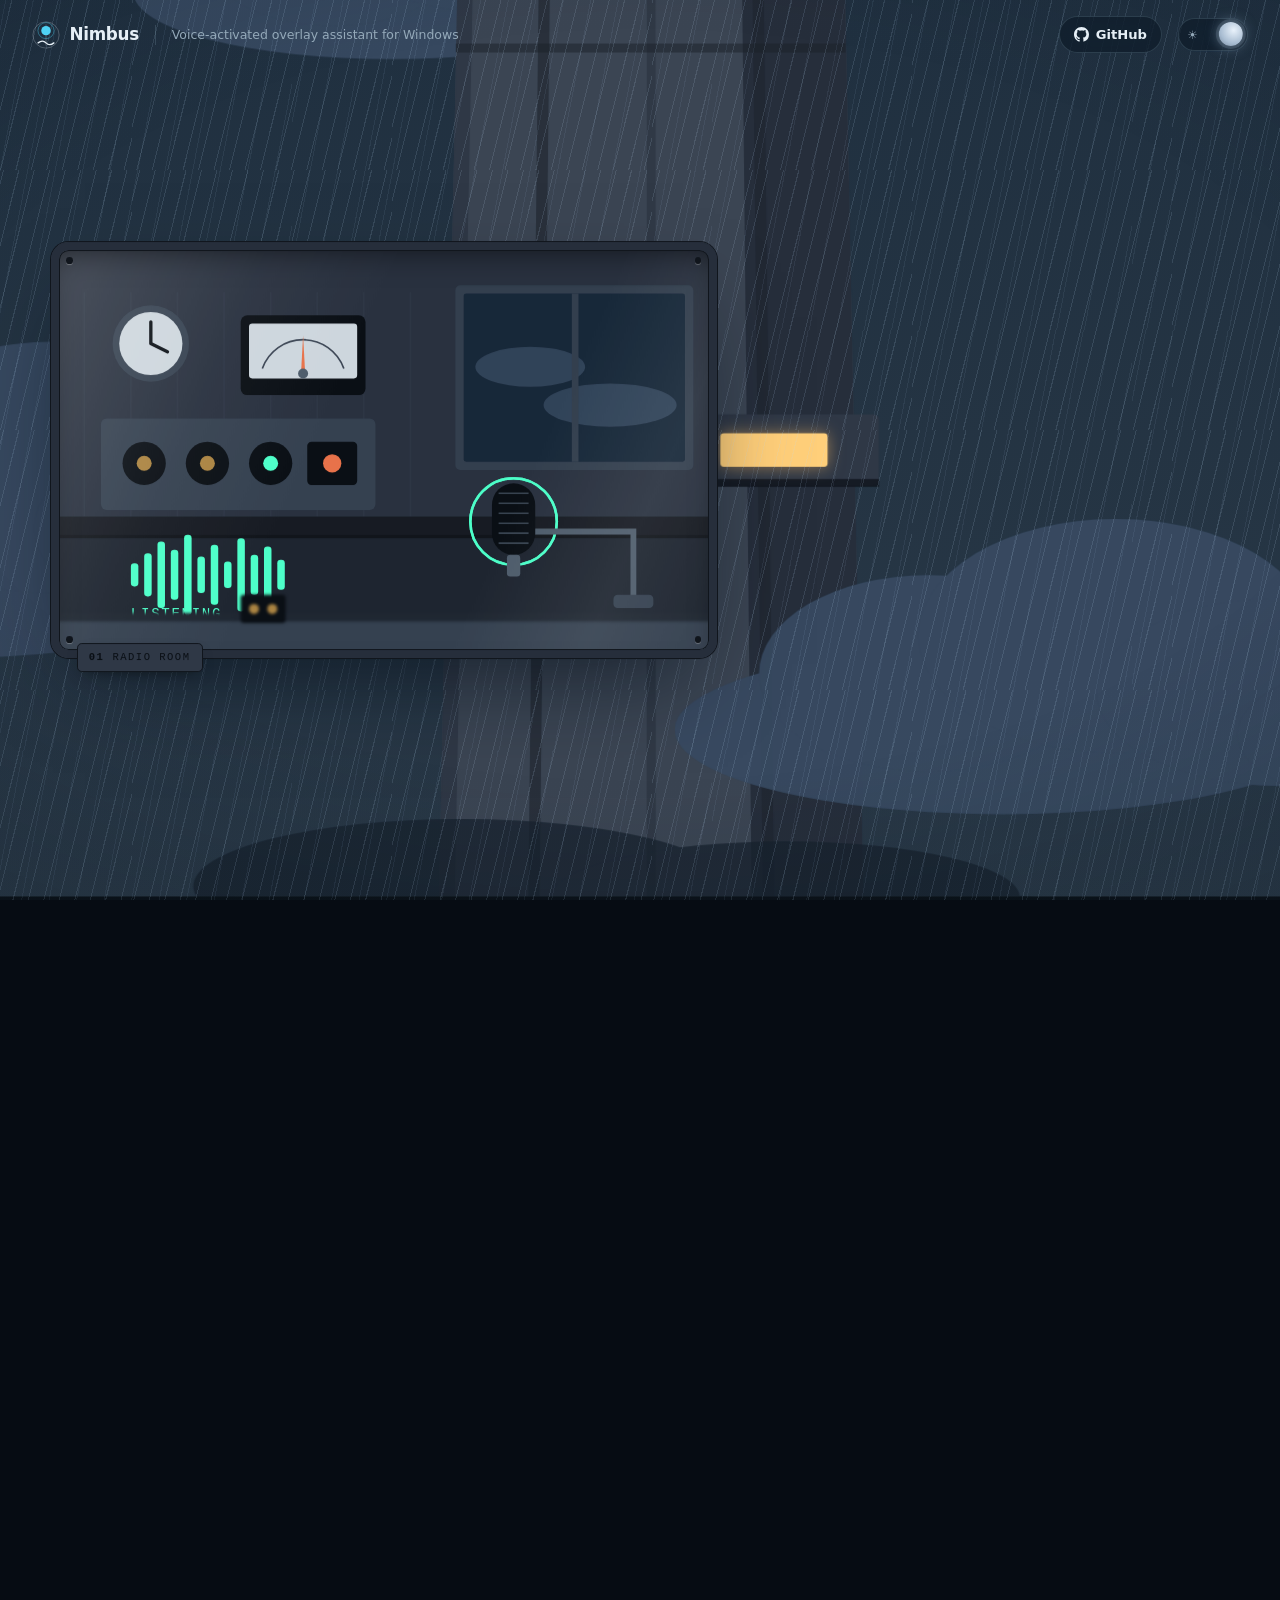
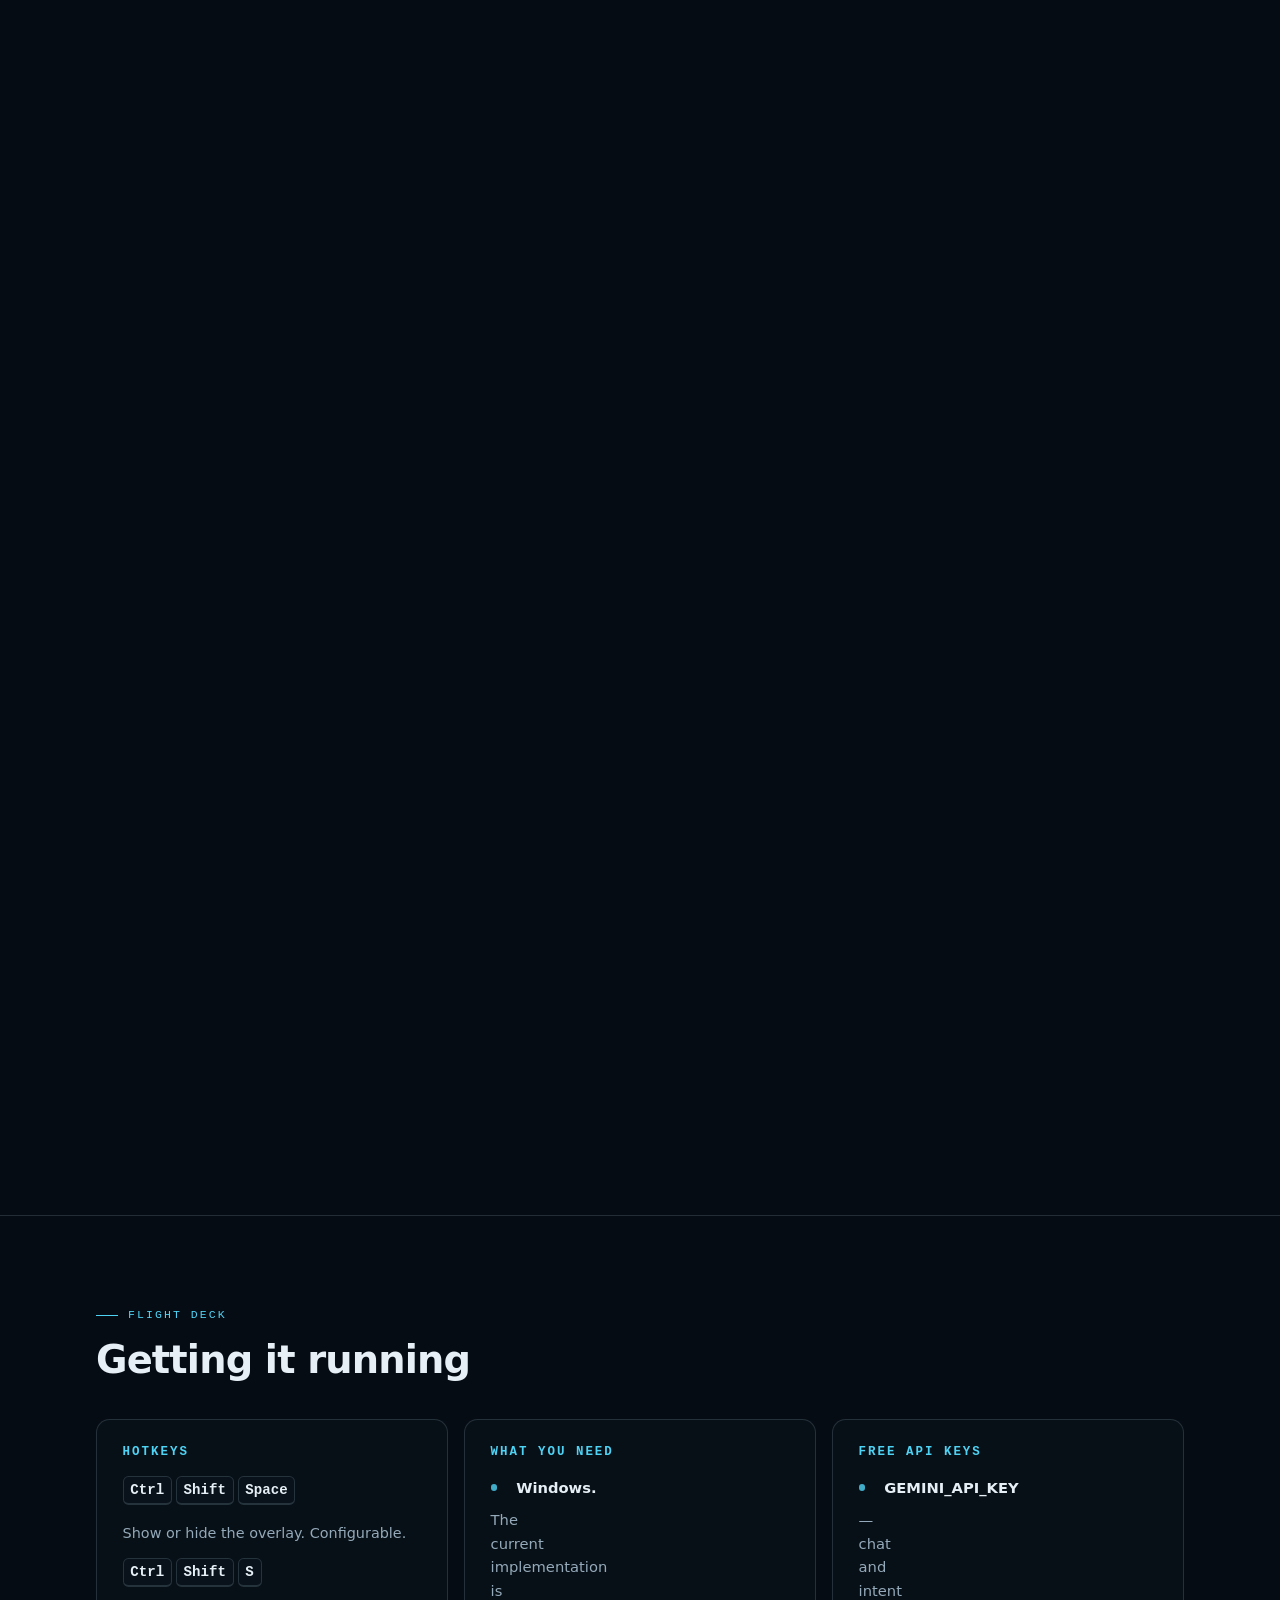
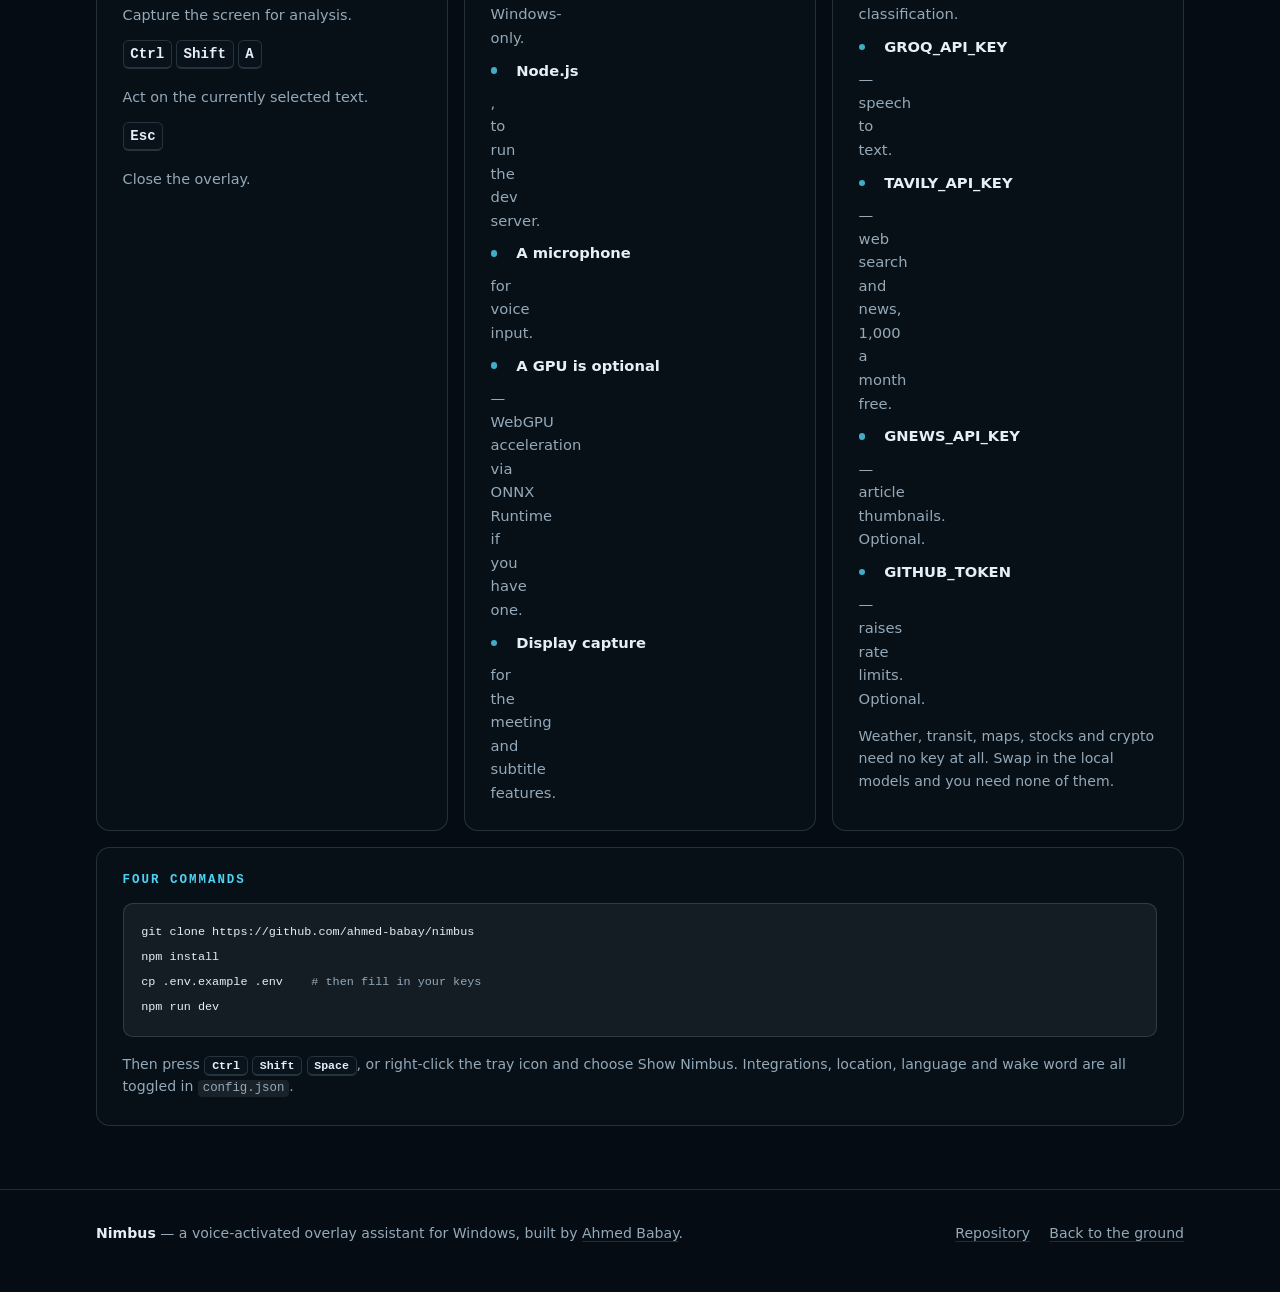
==== commit e9eba215: "Fix flattened 3D context and stroked SVG shapes" ====
--- a/_shot.html
+++ b/_shot.html
@@ -1302,26 +1302,34 @@
 
 <script src="assets/js/floors.js"></script>
 <script src="assets/js/instruments.js"></script>
-<script src="assets/js/app.js"></script>
+
 <script>
 (function(){
-  var m=/[?&]at=([0-9.]+)/.exec(location.search);
-  if(!m) return;
-  var at=parseFloat(m[1]);
-  history.scrollRestoration="manual";
-  document.documentElement.style.scrollBehavior="auto";
-  function go(){
-    var a=document.getElementById("ascent");
-    var span=a.offsetHeight-window.innerHeight;
-    window.scrollTo(0, a.offsetTop + at*span);
-    window.dispatchEvent(new Event("scroll"));
-    var d=document.getElementById("dbg")||document.createElement("div");
-    d.id="dbg";
-    d.style.cssText="position:fixed;left:8px;bottom:8px;z-index:9999;background:#000;color:#0f0;font:11px monospace;padding:4px 7px";
-    d.textContent="y="+Math.round(window.scrollY)+" ascentTop="+a.offsetTop+" ascentH="+a.offsetHeight+" vh="+window.innerHeight+" doc="+document.documentElement.scrollHeight;
-    document.body.appendChild(d);
+  var m=/[?&]floor=([a-z]+)/.exec(location.search);
+  var id=m?m[1]:"radio";
+  var F=window.NIMBUS_FLOORS;
+  var n=0; for(var i=0;i<F.length;i++) if(F[i].id===id) n=i;
+  var c=F[n].cam;
+  document.getElementById("camera").setAttribute("viewBox",c.x+" "+c.y+" "+c.w+" "+c.h);
+  var B=window.NIMBUS_BANDS, bands=document.querySelectorAll("#camera .band");
+  for(var k=0;k<bands.length;k++){
+    bands[k].setAttribute("transform","translate(0 "+((c.y-B[k].ref)*B[k].par).toFixed(1)+")");
   }
-  window.addEventListener("load",function(){ go(); setTimeout(go,80); setTimeout(go,400); });
+  var cut=document.getElementById("cutaway");
+  var inner = n>0 && n<F.length-1;
+  cut.style.setProperty("--frame-op", inner?"1":"0");
+  cut.style.setProperty("--frame-scale","1");
+  document.querySelectorAll(".diorama").forEach(function(d){
+    d.classList.toggle("is-active", d.getAttribute("data-floor")===id);
+  });
+  document.querySelectorAll(".win").forEach(function(w){
+    w.classList.toggle("is-lit", w.getAttribute("data-win")===id);
+  });
+  document.getElementById("plateNo").textContent=F[n].no||"--";
+  document.getElementById("plateName").textContent=F[n].name;
+  document.querySelectorAll(".reveal").forEach(function(e){ e.classList.add("is-in"); });
+  var s=document.getElementById("script"); if(s) s.style.visibility="hidden";
+  var inst=window.NimbusInstruments.init(); inst.start(id);
 })();
 </script>
 </body>
--- a/assets/css/scene.css
+++ b/assets/css/scene.css
@@ -76,6 +76,8 @@
 .t-face, .t-side, .t-rib, .t-edge, .t-band {
   transition: fill .6s var(--ease);
 }
+
+.st-tedge { stroke: var(--t-edge); fill: none; transition: stroke .6s var(--ease); }
 
 .glass   { fill: var(--glass); transition: fill .6s var(--ease); }
 .glass-2 { fill: var(--glass-2); transition: fill .6s var(--ease); }
@@ -279,13 +281,18 @@
 .dioramas {
   position: absolute; inset: 0;
   z-index: 3;
+}
+
+/* The perspective lives here, not on .dioramas. A plain element
+   between the perspective holder and the transformed layers would
+   flatten the 3D context, and translateZ would quietly do nothing
+   while the counter-scale still applied - which magnifies the far
+   layers and shrinks the foreground. */
+.diorama {
+  position: absolute; inset: 0;
+  margin: 0;
   perspective: 1000px;
   perspective-origin: 50% 50%;
-}
-
-.diorama {
-  position: absolute; inset: 0;
-  margin: 0;
   opacity: 0;
   visibility: hidden;
   transition: opacity .5s var(--ease), visibility .5s;
--- a/assets/css/rooms.css
+++ b/assets/css/rooms.css
@@ -33,7 +33,8 @@
 .st-ink    { stroke: var(--r-ink); fill: none; }
 .st-accent { stroke: var(--r-accent); fill: none; }
 .st-dark   { stroke: var(--r-dark); fill: none; }
-.st-line, .st-metal, .st-brass, .st-ink, .st-accent, .st-dark {
+.st-metal2 { stroke: var(--r-metal2); fill: none; }
+.st-line, .st-metal, .st-brass, .st-ink, .st-accent, .st-dark, .st-metal2 {
   transition: stroke .6s var(--ease);
 }
 
@@ -42,11 +43,13 @@
 .r-sky-2 { fill: var(--sky-3); transition: fill .6s var(--ease); }
 .r-cloud { fill: var(--cloud-a); opacity: calc(var(--cloud-op) * .9); transition: fill .6s var(--ease); }
 
-/* pooled lamplight, much stronger at night */
-.lamplight {
-  fill: var(--r-lamp);
-  transition: fill .6s var(--ease);
-}
+/* Pooled lamplight. A flat ellipse reads as a smudge, so this is a
+   shared radial gradient (defined once in the markup) that actually
+   falls off at the edges. Much stronger at night. */
+.lamp-0 { stop-color: var(--r-lamp); }
+.lamp-1 { stop-color: var(--r-lamp); stop-opacity: .4; }
+.lamp-2 { stop-color: var(--r-lamp); stop-opacity: 0; }
+.lamplight { fill: url(#lampGrad); }
 
 /* ---------------------------------------------------------- 01 radio room */
 .wave rect {
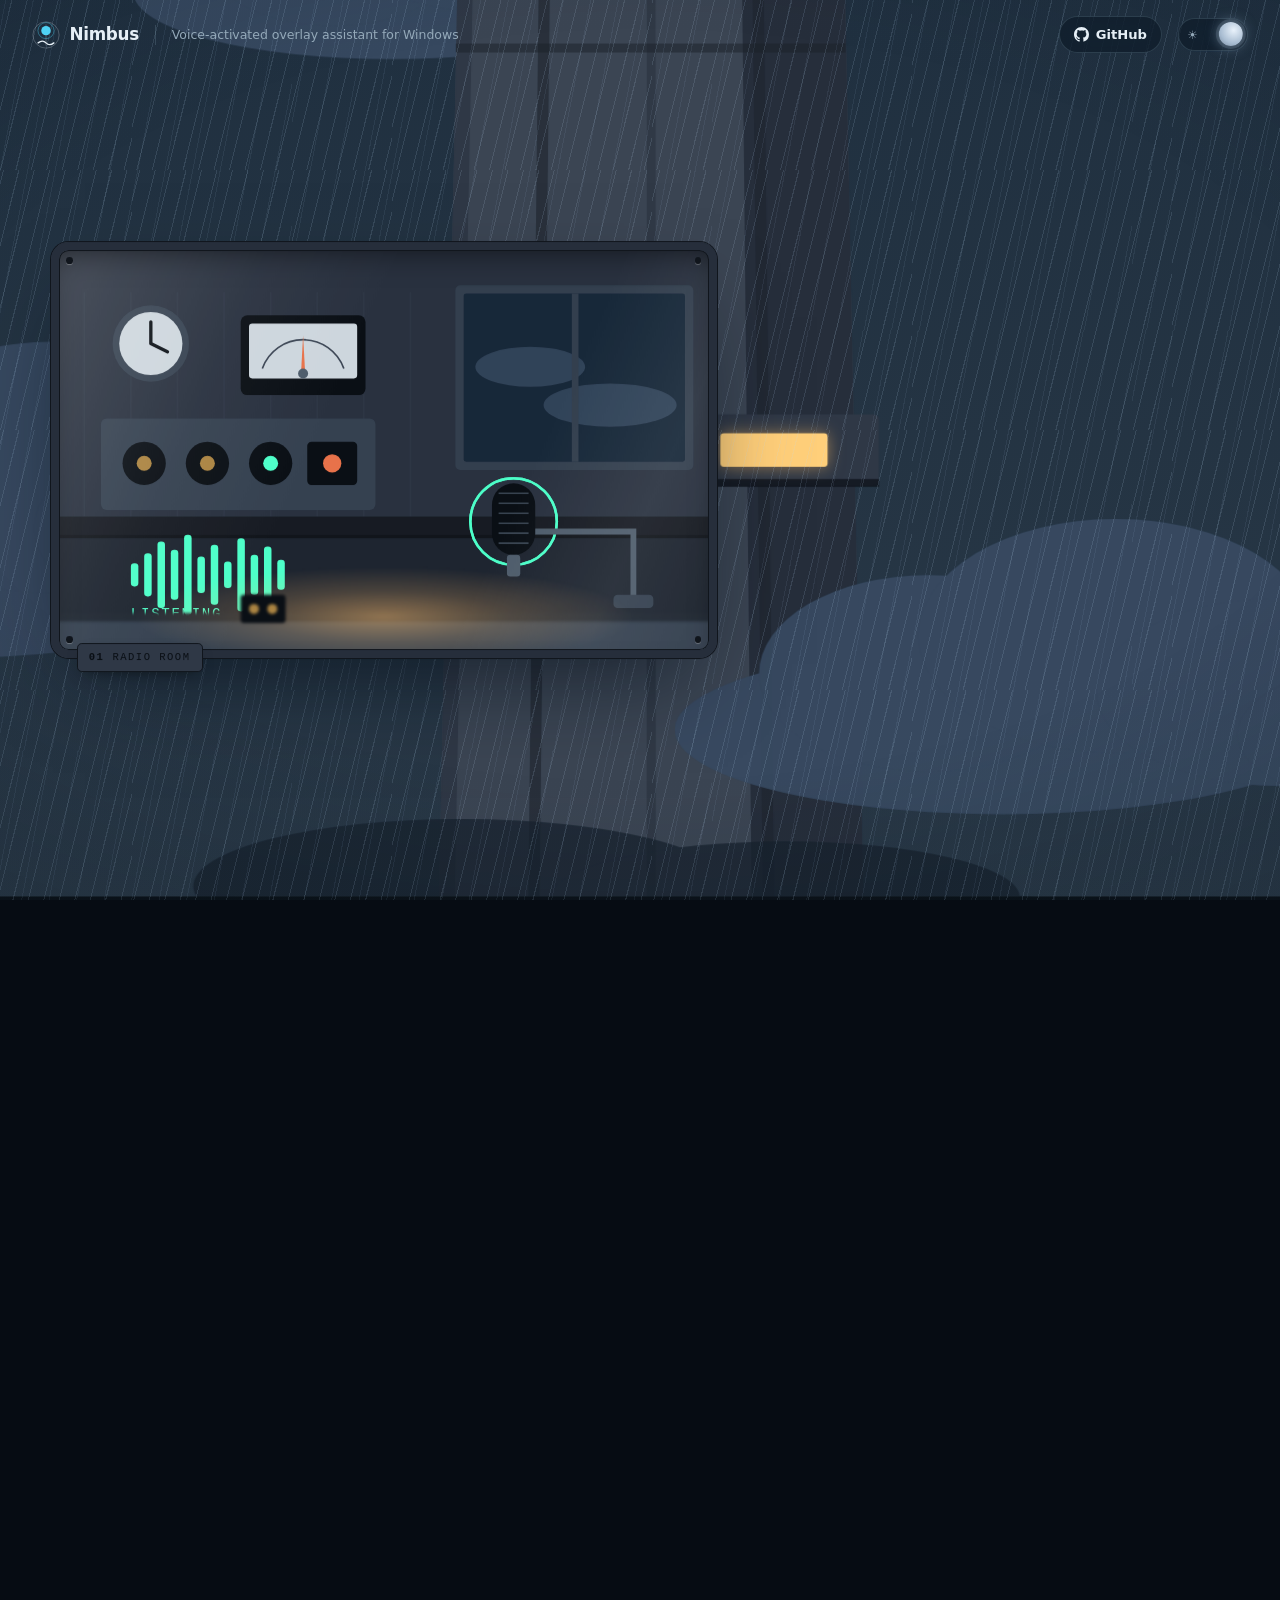
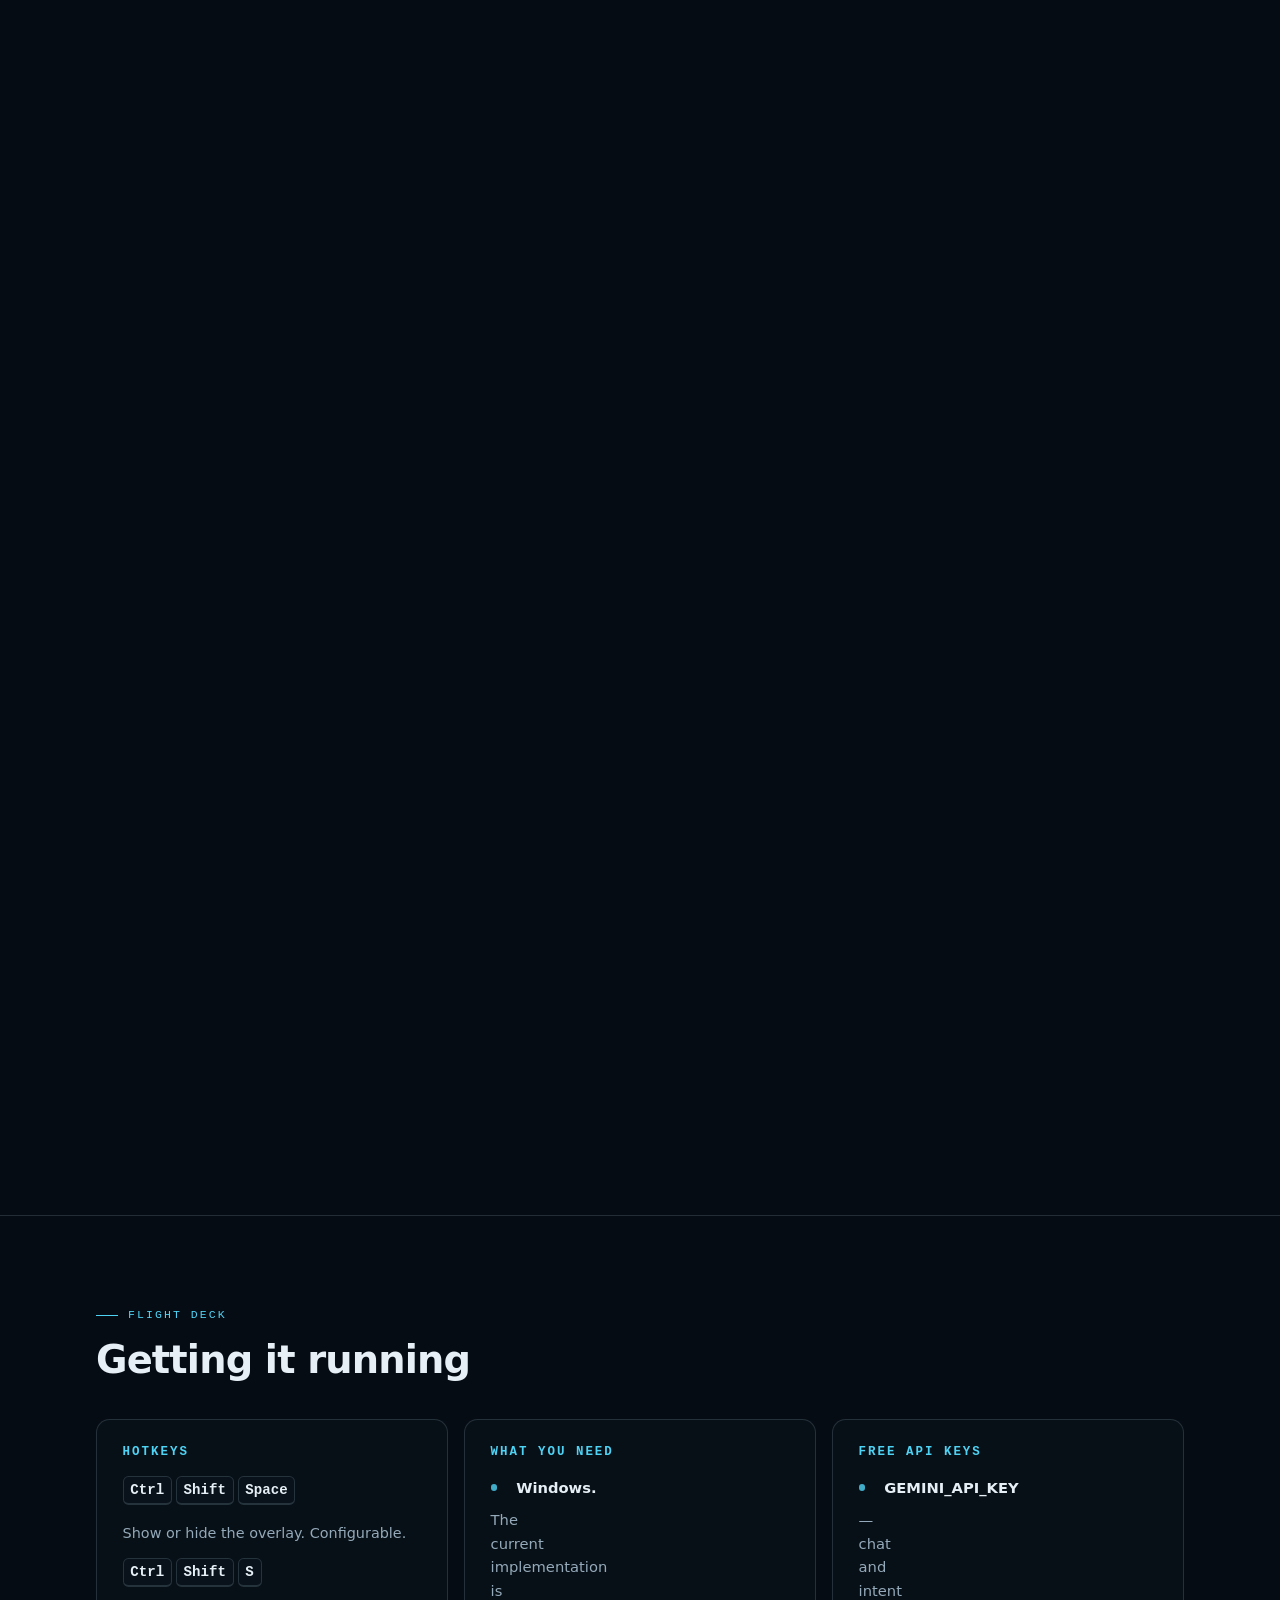
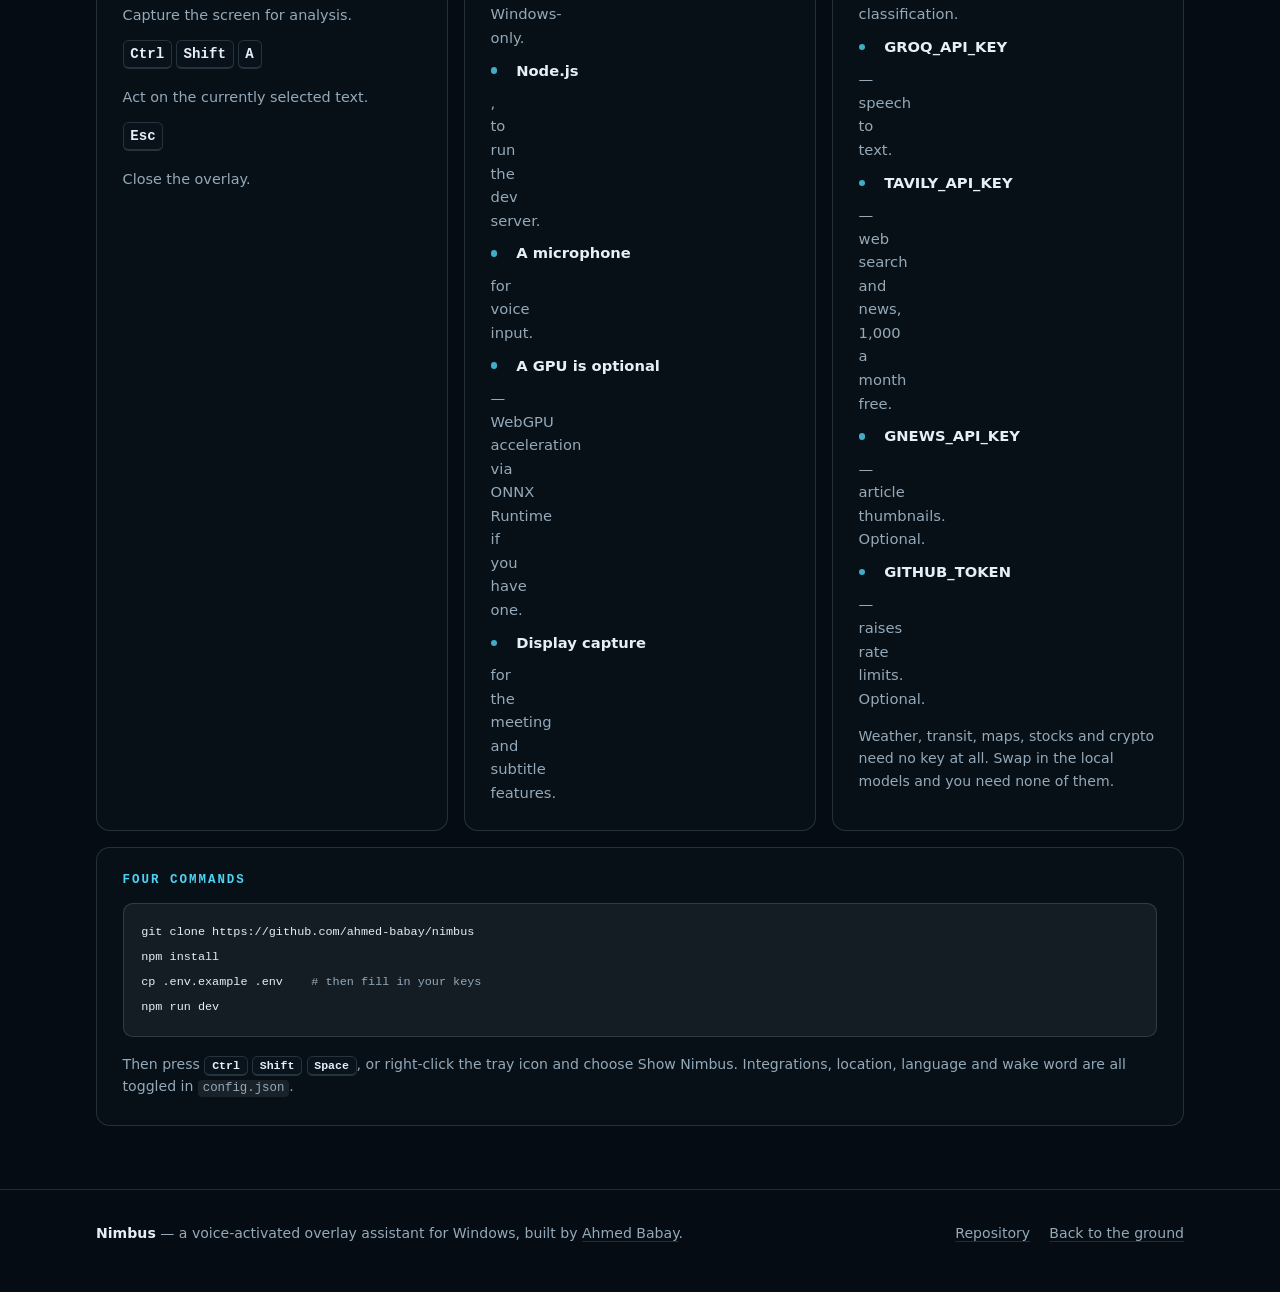
==== commit 901172d2: "Soften beacon beams and lift weather instruments" ====
--- a/_shot.html
+++ b/_shot.html
@@ -221,7 +221,7 @@
           <rect class="win" data-win="weather" x="562" y="4245" width="77" height="30" rx="3"/>
           <rect class="win" data-win="weather" x="652" y="4245" width="77" height="30" rx="3"/>
           <!-- weather mast -->
-          <path class="t-edge" d="M775 4258 L830 4258 M828 4232 L828 4284" stroke="currentColor" stroke-width="4" fill="none" opacity=".7"/>
+          <path class="st-tedge" d="M775 4258 L830 4258 M828 4232 L828 4284" stroke-width="4" opacity=".7"/>
         </g>
 
         <!-- floor 04 - wire room -->
@@ -267,24 +267,24 @@
         <path class="t-face" d="M522 566 L438 428 L762 428 L678 566 Z"/>
         <path class="glass"  d="M534 552 L460 442 L740 442 L666 552 Z"/>
         <path class="glass-2" d="M534 552 L460 442 L520 442 L560 552 Z" opacity=".55"/>
-        <path class="t-edge" d="M600 442 L600 552 M520 442 L544 552 M680 442 L656 552"
-              stroke="currentColor" stroke-width="4" fill="none" opacity=".55"/>
+        <path class="st-tedge" d="M600 442 L600 552 M520 442 L544 552 M680 442 L656 552"
+              stroke-width="4" opacity=".55"/>
 
         <rect class="t-band" x="422" y="404" width="356" height="26" rx="8"/>
         <rect class="t-edge" x="416" y="396" width="368" height="10" rx="5"/>
 
         <!-- roof railing -->
-        <path class="t-edge" d="M432 396 L432 376 M478 396 L478 376 M524 396 L524 376
+        <path class="st-tedge" d="M432 396 L432 376 M478 396 L478 376 M524 396 L524 376
                                 M570 396 L570 376 M616 396 L616 376 M662 396 L662 376
                                 M708 396 L708 376 M754 396 L754 376 M426 378 L758 378"
-              stroke="currentColor" stroke-width="3.4" fill="none" opacity=".8"/>
+              stroke-width="3.4" opacity=".8"/>
 
         <!-- mast and aerials -->
         <rect class="t-edge" x="594" y="292" width="12" height="112" rx="3"/>
-        <path class="t-edge" d="M560 348 L640 348 M572 322 L628 322"
-              stroke="currentColor" stroke-width="3.4" fill="none" opacity=".85"/>
-        <path class="t-edge" d="M600 292 L560 236 M600 292 L648 244"
-              stroke="currentColor" stroke-width="2.6" fill="none" opacity=".5"/>
+        <path class="st-tedge" d="M560 348 L640 348 M572 322 L628 322"
+              stroke-width="3.4" opacity=".85"/>
+        <path class="st-tedge" d="M600 292 L560 236 M600 292 L648 244"
+              stroke-width="2.6" opacity=".5"/>
 
         <!-- ---------------- the beacon ---------------- -->
         <g transform="translate(600 276)">
@@ -334,6 +334,16 @@
       <div class="cutaway__body">
         <div class="dioramas" id="dioramas">
 
+          <svg width="0" height="0" aria-hidden="true" focusable="false" style="position:absolute">
+            <defs>
+              <radialGradient id="lampGrad">
+                <stop offset="0" class="lamp-0"/>
+                <stop offset=".5" class="lamp-1"/>
+                <stop offset="1" class="lamp-2"/>
+              </radialGradient>
+            </defs>
+          </svg>
+
           <!-- ---------- 01 RADIO ROOM ---------- -->
           <figure class="diorama" data-floor="radio">
             <div class="diorama__world">
@@ -522,7 +532,7 @@
                   <rect class="r-sky-2" x="60" y="228" width="300" height="62"/>
                   <ellipse class="r-cloud" cx="150" cy="112" rx="70" ry="26"/>
                   <ellipse class="r-cloud" cx="286" cy="160" rx="86" ry="28"/>
-                  <rect class="r-metal2" x="52" y="32" width="316" height="266" rx="8" fill="none" stroke="currentColor" stroke-width="12"/>
+                  <rect class="st-metal2" x="52" y="32" width="316" height="266" rx="8" stroke-width="12"/>
                   <path class="r-metal2" d="M206 40 L214 40 L214 290 L206 290 Z"/>
                   <rect class="r-wall2" x="0" y="360" width="800" height="140"/>
                   <rect class="r-shadow" x="0" y="352" width="800" height="14"/>
@@ -825,7 +835,7 @@
                   </g>
                   <rect class="r-sky-1" x="34" y="46" width="180" height="140" rx="5"/>
                   <ellipse class="r-cloud" cx="110" cy="106" rx="56" ry="20"/>
-                  <rect class="r-metal2" x="26" y="38" width="196" height="156" rx="7" fill="none" stroke="currentColor" stroke-width="10"/>
+                  <rect class="st-metal2" x="26" y="38" width="196" height="156" rx="7" stroke-width="10"/>
                   <rect class="r-shadow" x="0" y="360" width="800" height="14"/>
                 </svg>
               </div>
@@ -1328,7 +1338,8 @@
   document.getElementById("plateNo").textContent=F[n].no||"--";
   document.getElementById("plateName").textContent=F[n].name;
   document.querySelectorAll(".reveal").forEach(function(e){ e.classList.add("is-in"); });
-  var s=document.getElementById("script"); if(s) s.style.visibility="hidden";
+  var s=document.getElementById("script");
+  if(s && !/[?&]copy=1/.test(location.search)) s.style.visibility="hidden";
   var inst=window.NimbusInstruments.init(); inst.start(id);
 })();
 </script>
--- a/assets/css/scene.css
+++ b/assets/css/scene.css
@@ -108,8 +108,8 @@
 .sweep {
   transform-box: fill-box;
   transform-origin: 0% 50%;
-  fill: var(--beacon-glow);
-  opacity: calc(var(--beacon-sweep) * .5);
+  fill: url(#beamGrad);
+  opacity: calc(var(--beacon-sweep) * .8);
   animation: sweep 7s linear infinite;
   transition: opacity .6s var(--ease);
 }
--- a/assets/css/rooms.css
+++ b/assets/css/rooms.css
@@ -94,8 +94,8 @@
 /* split-flap departure board */
 .flapboard {
   position: absolute;
-  left: 8%; top: 20%;
-  width: 56%;
+  left: 5%; top: 16%;
+  width: 48%;
   padding: .5rem;
   border-radius: .3rem;
   background: #12161c;
